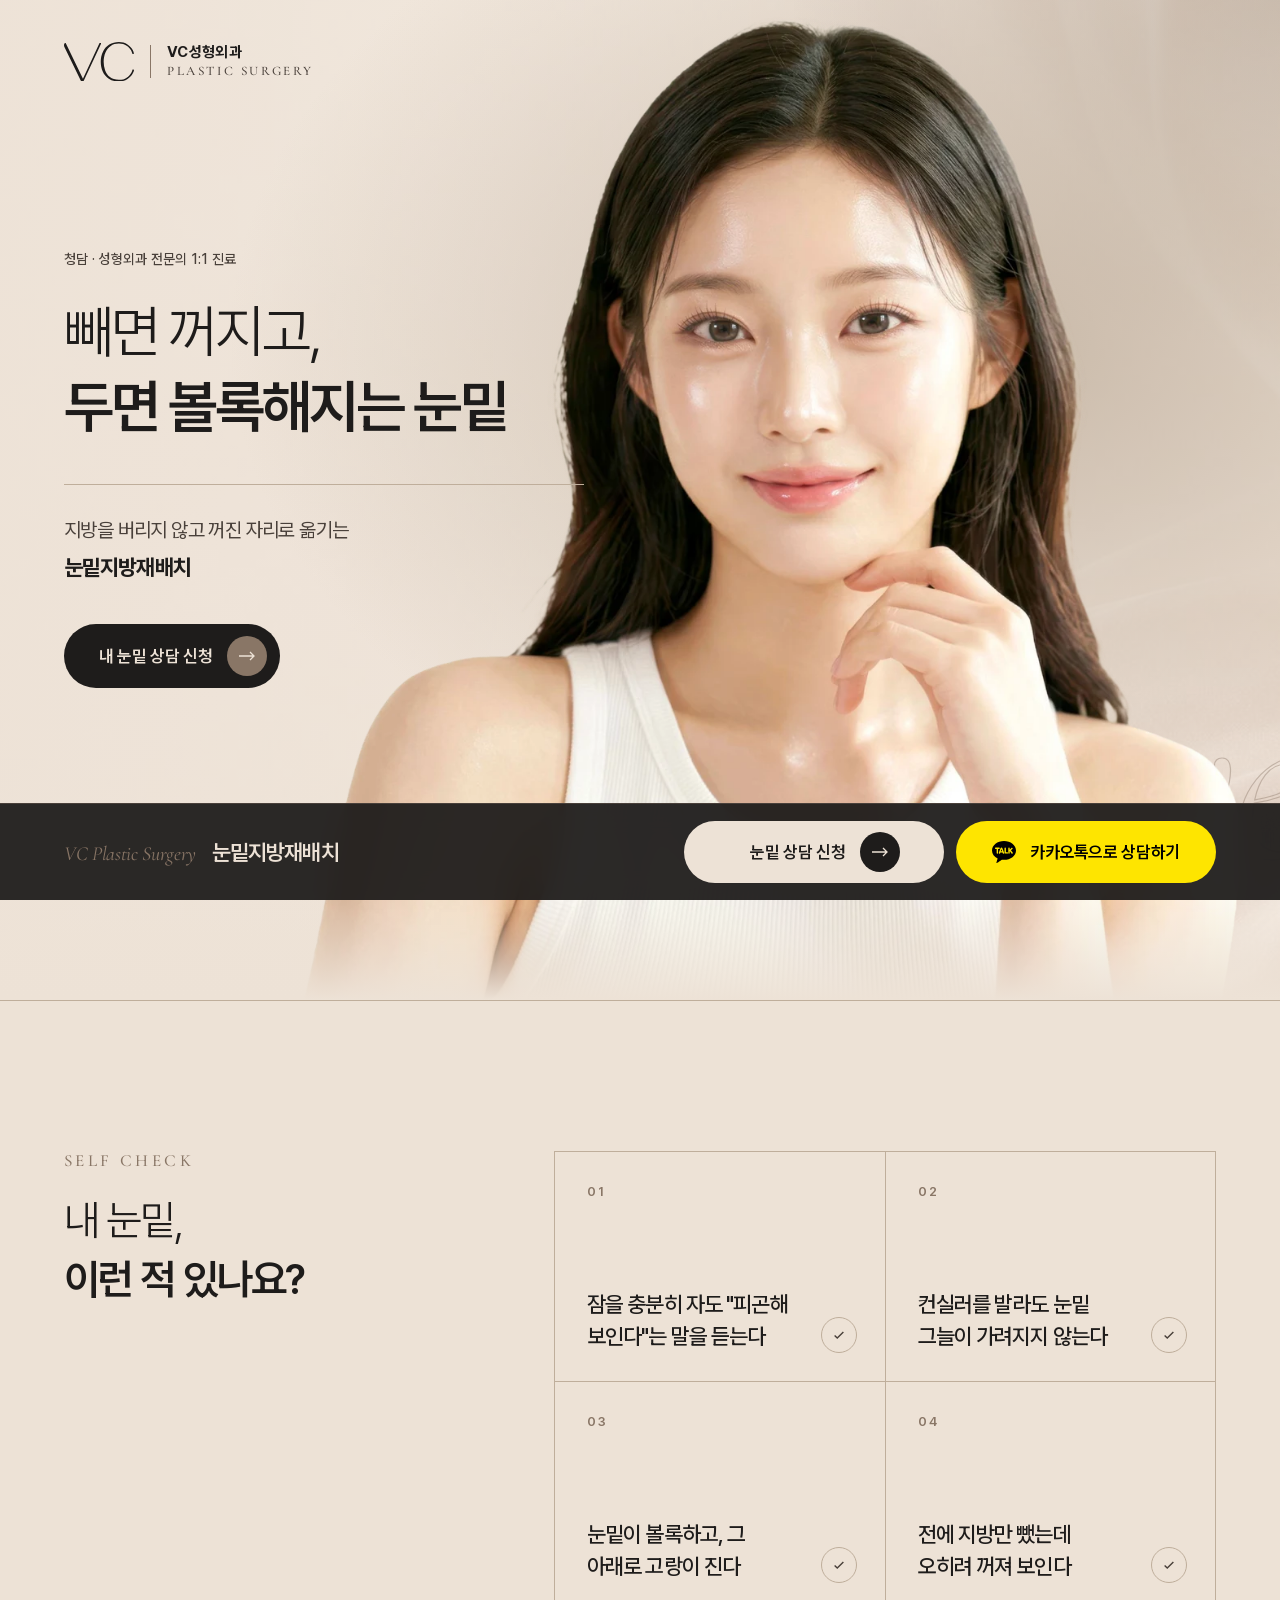
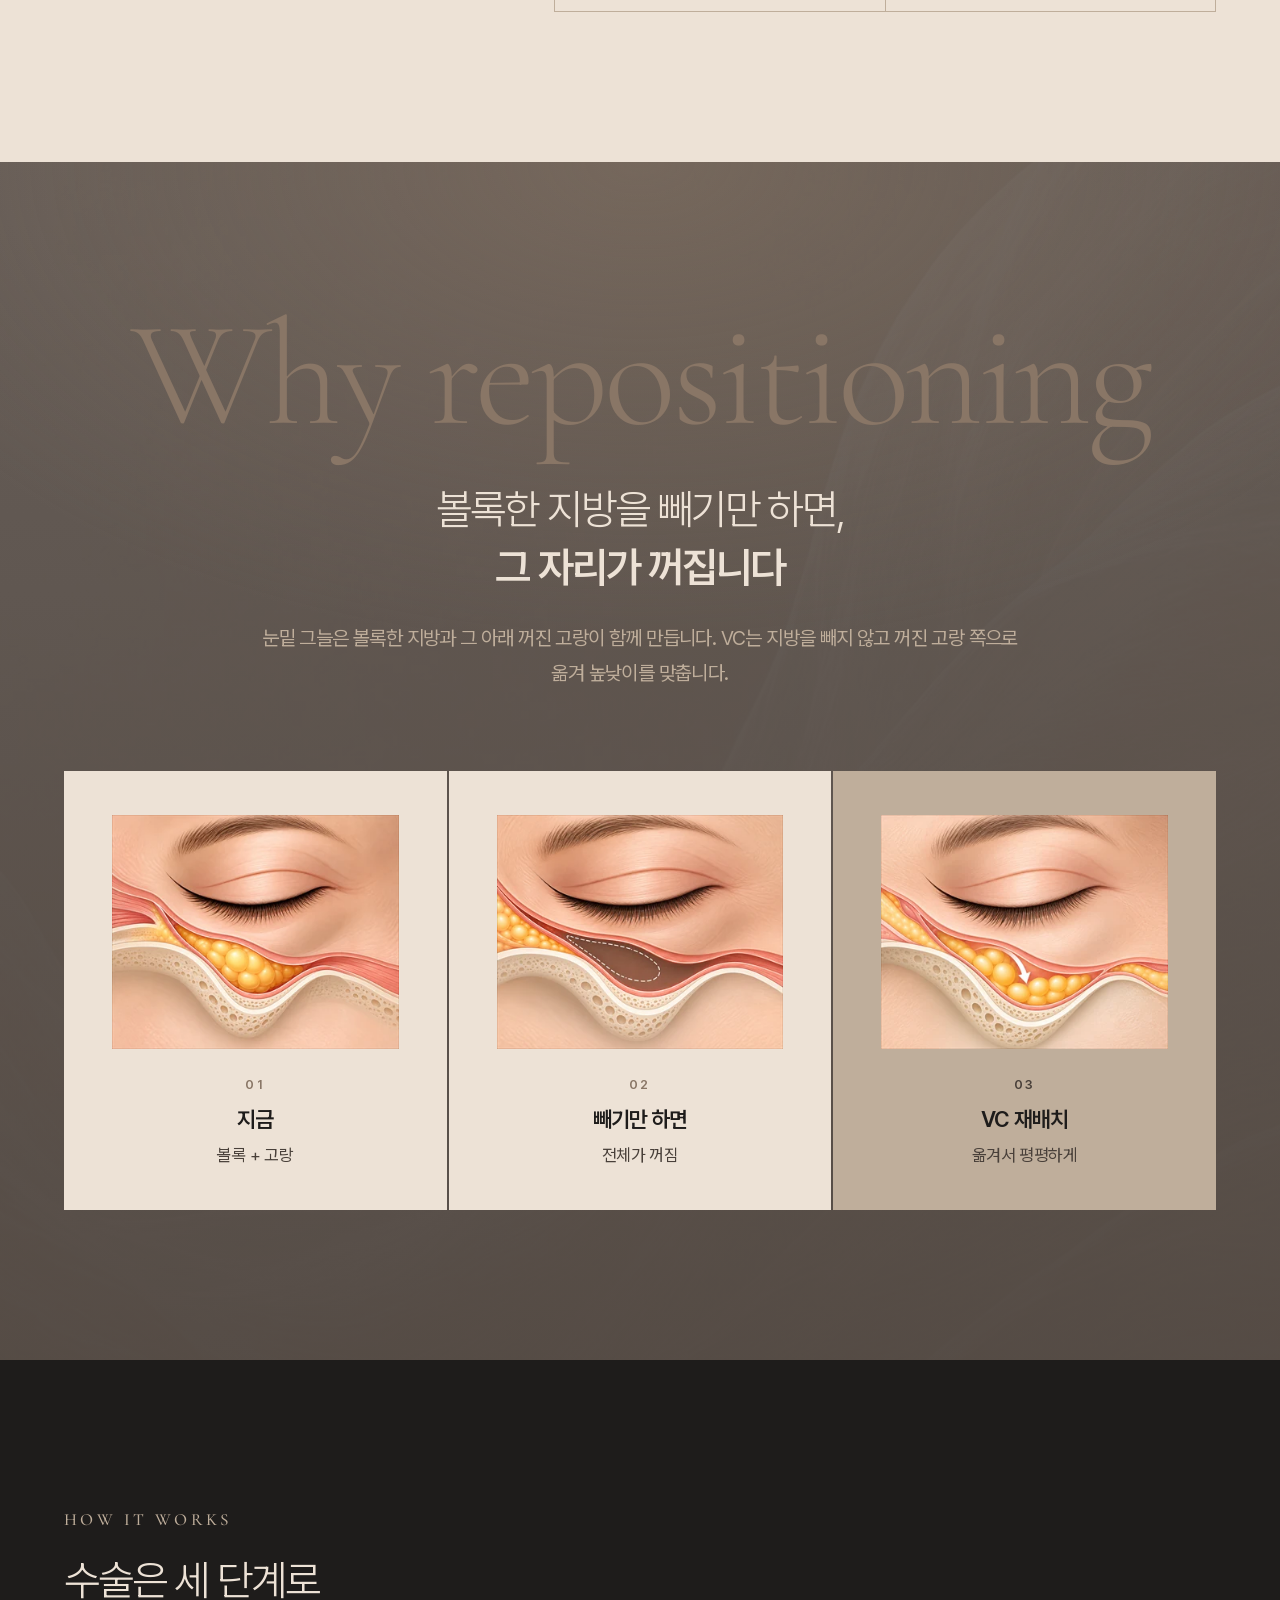
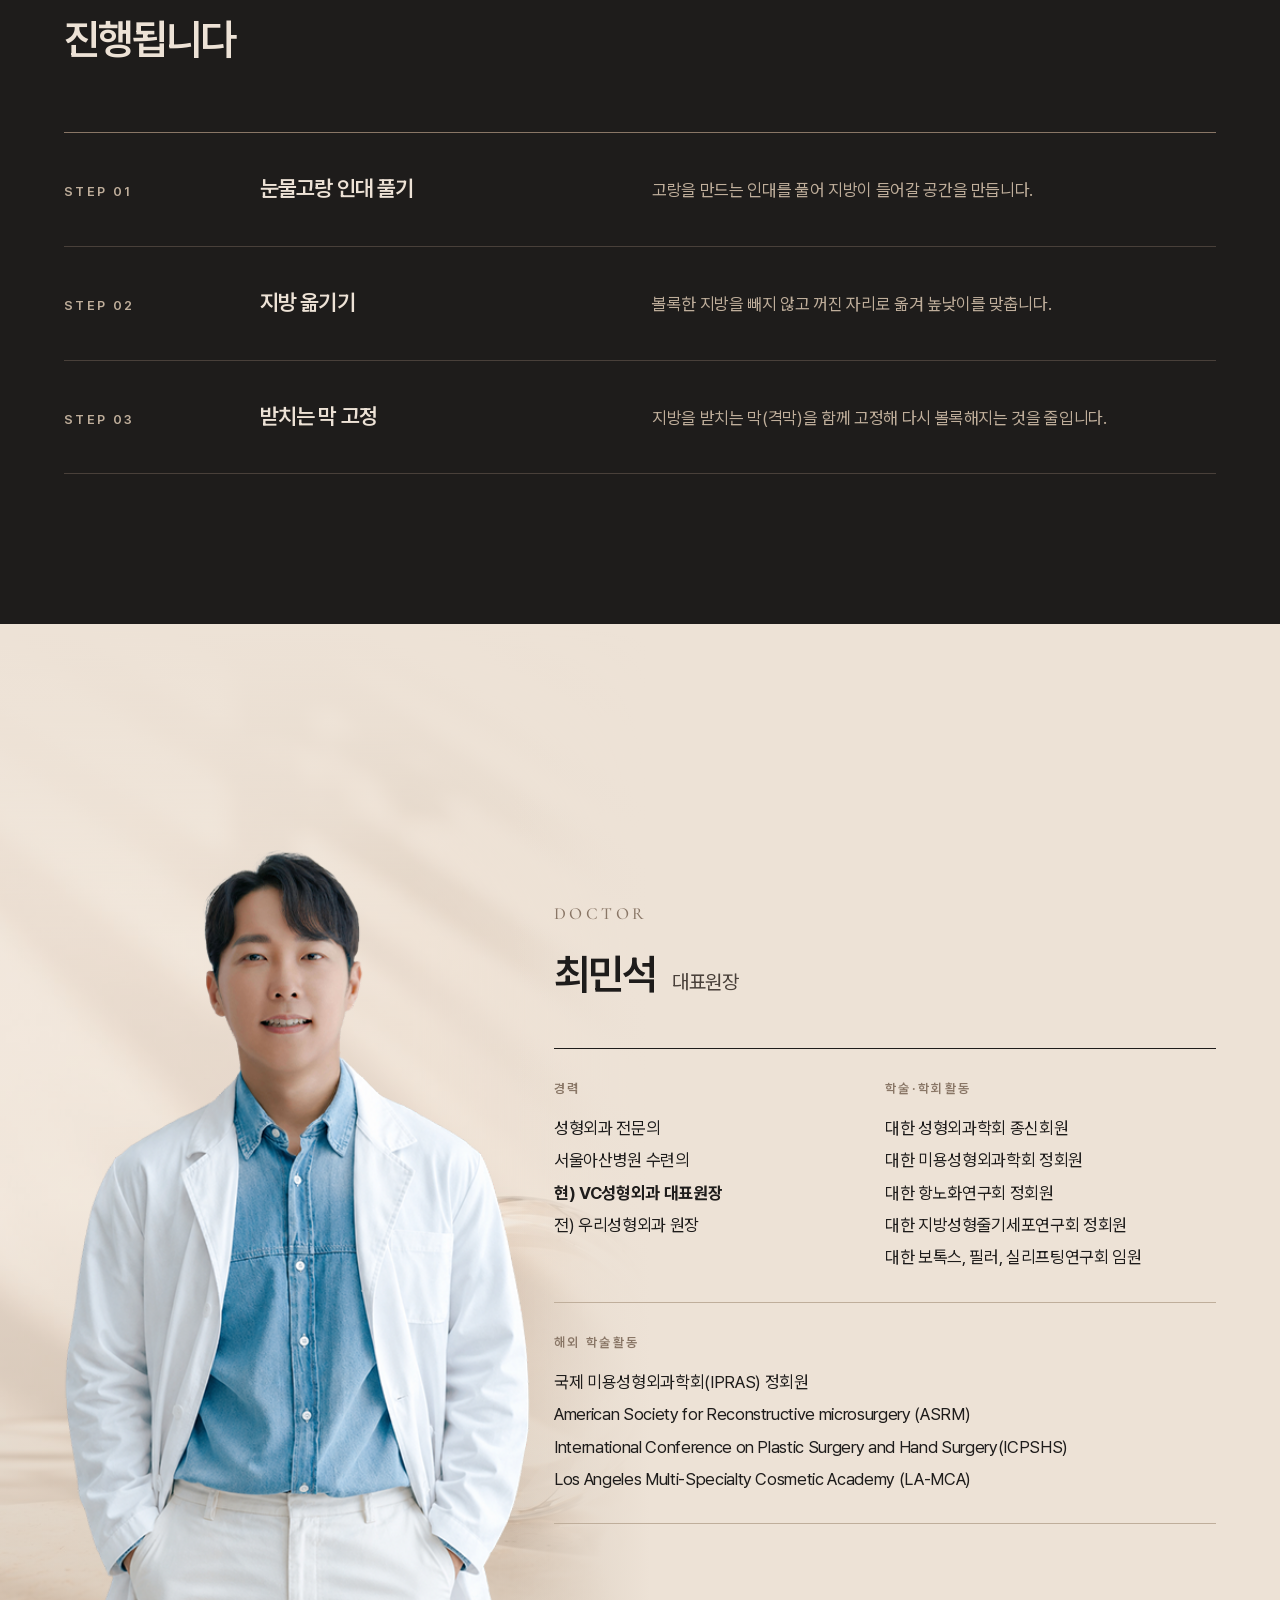
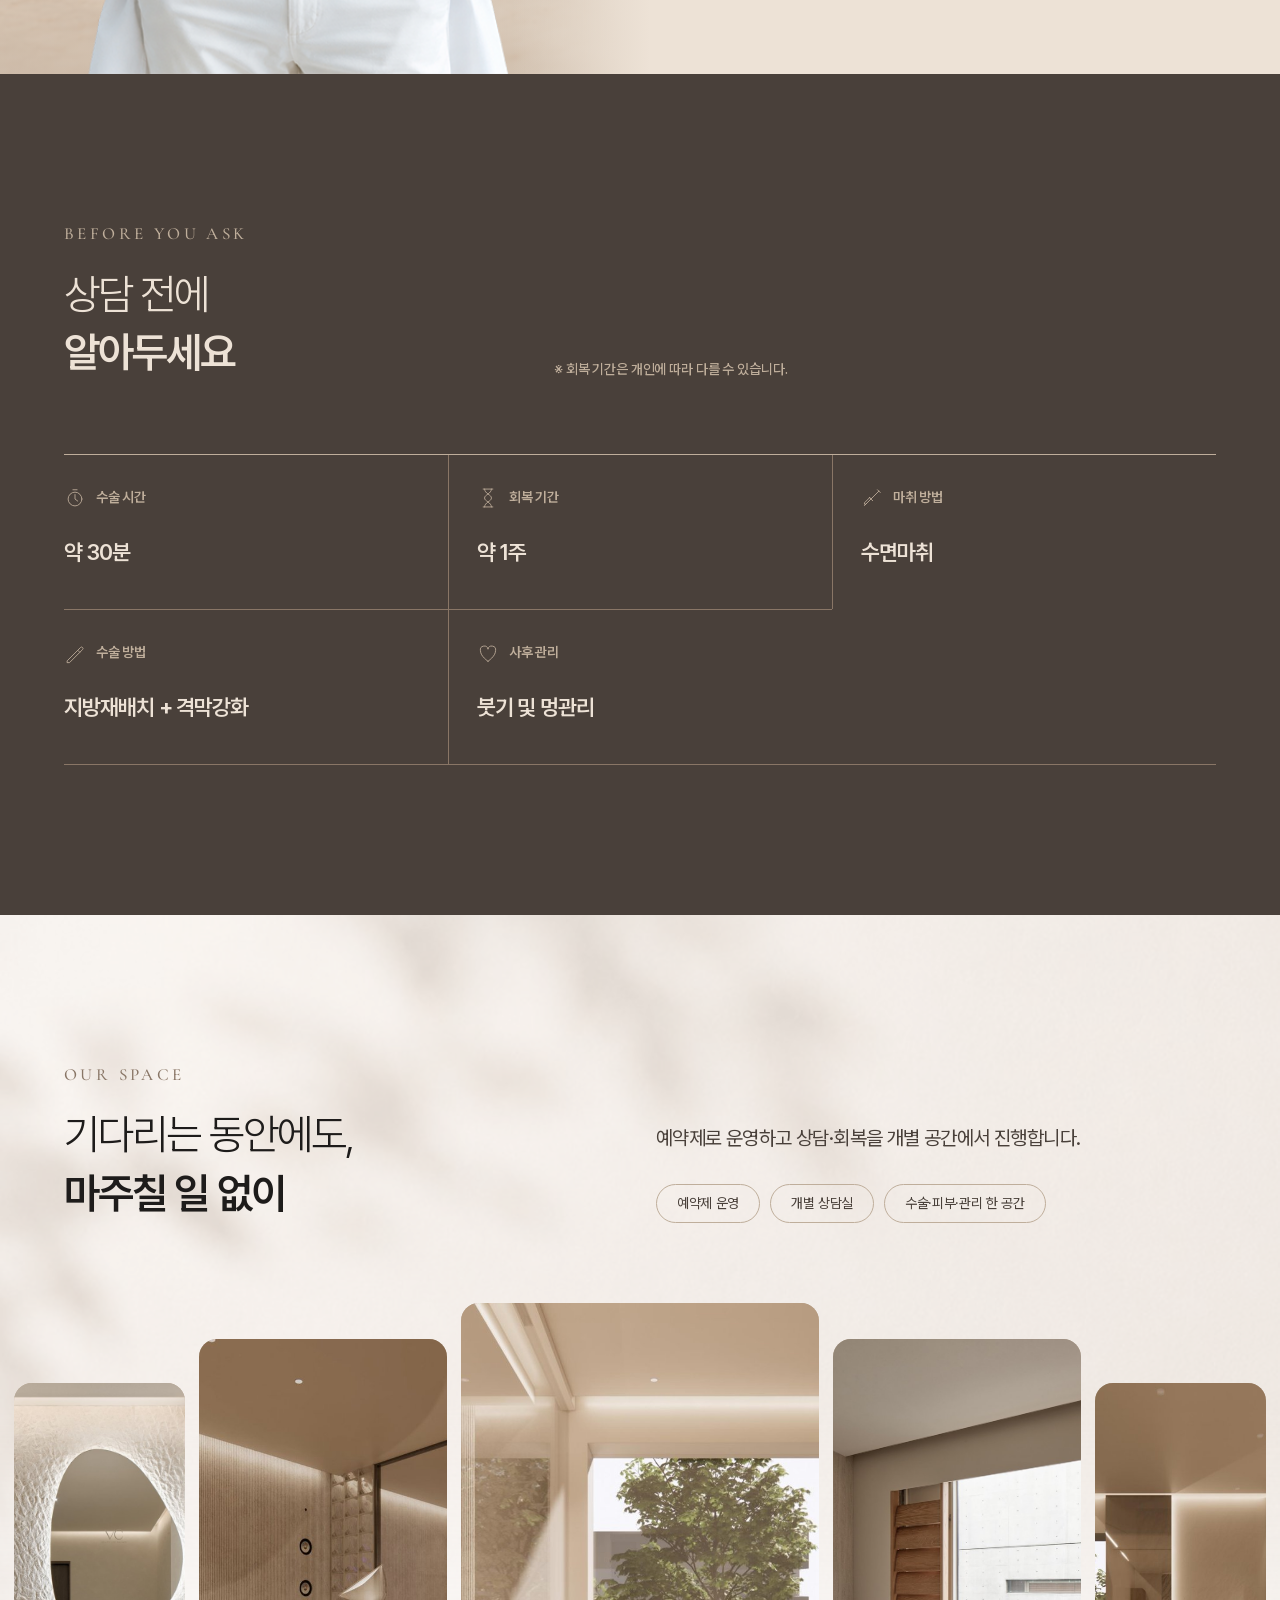
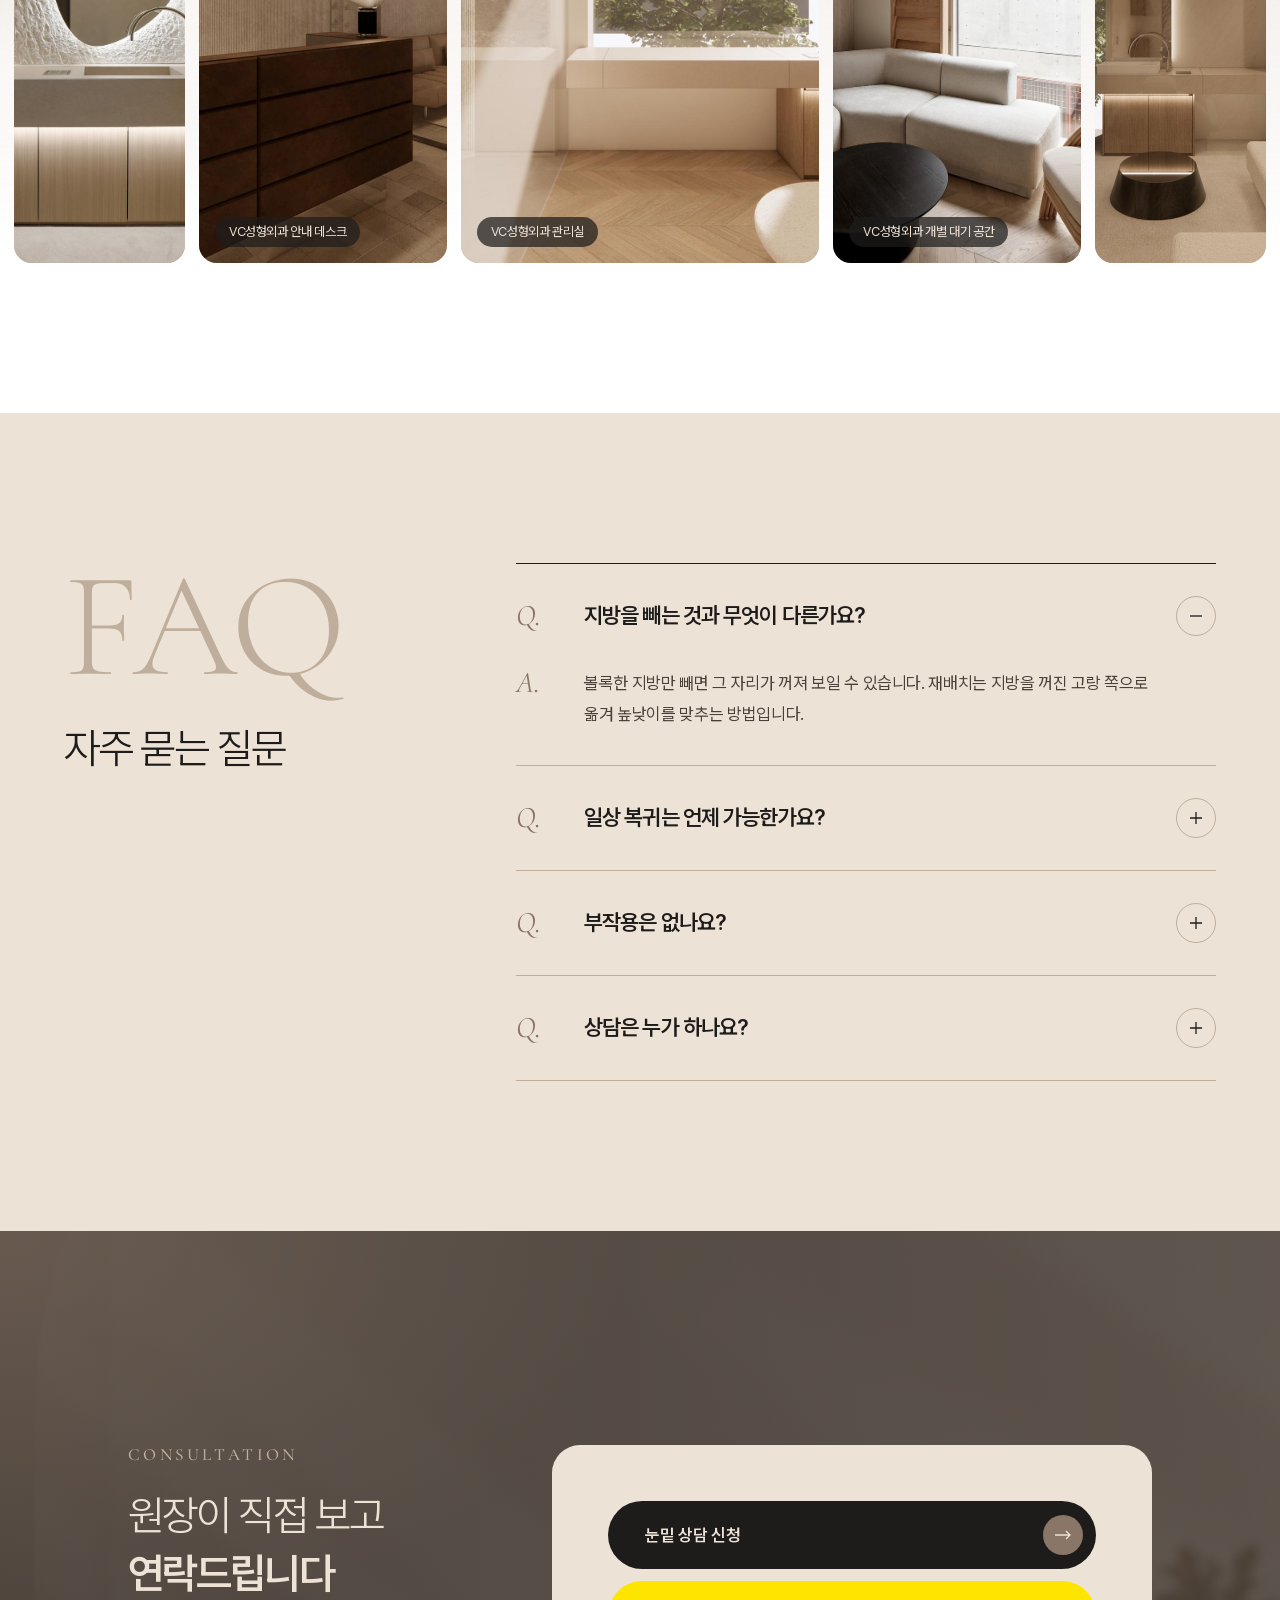
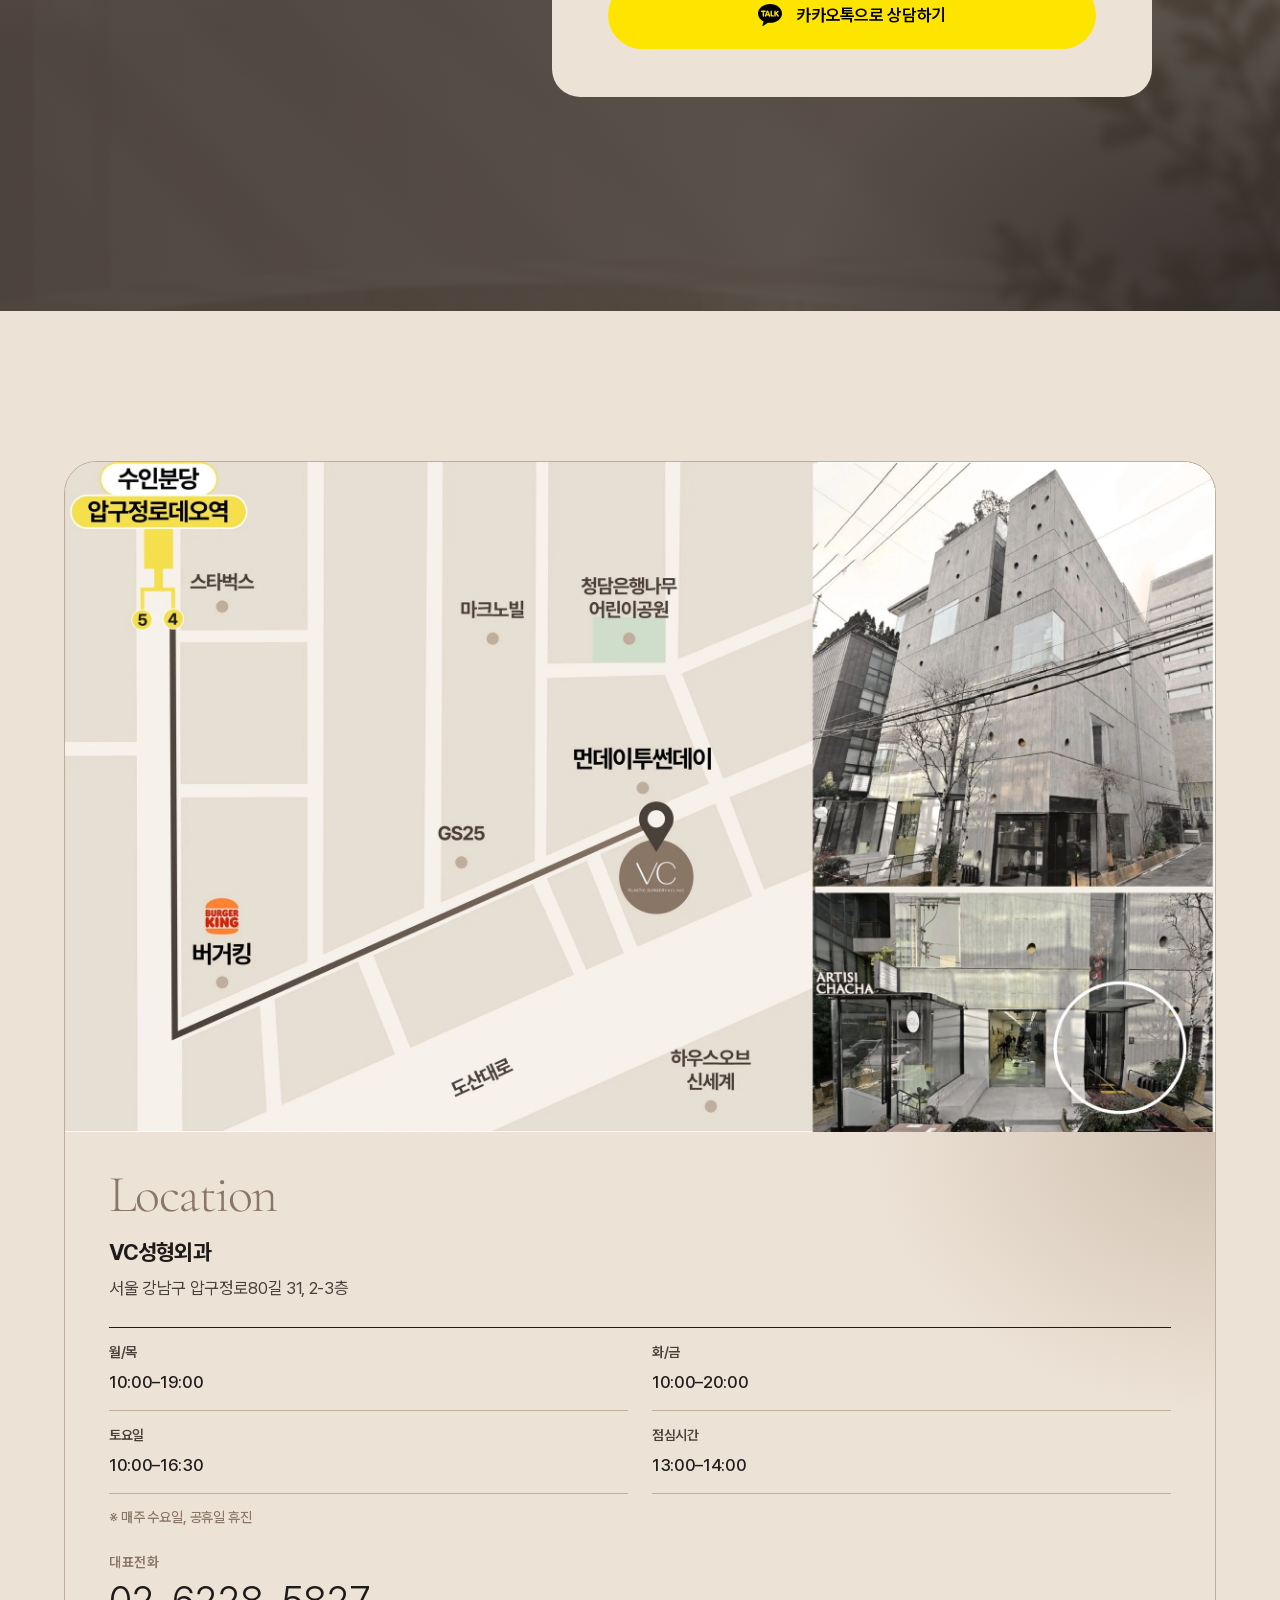
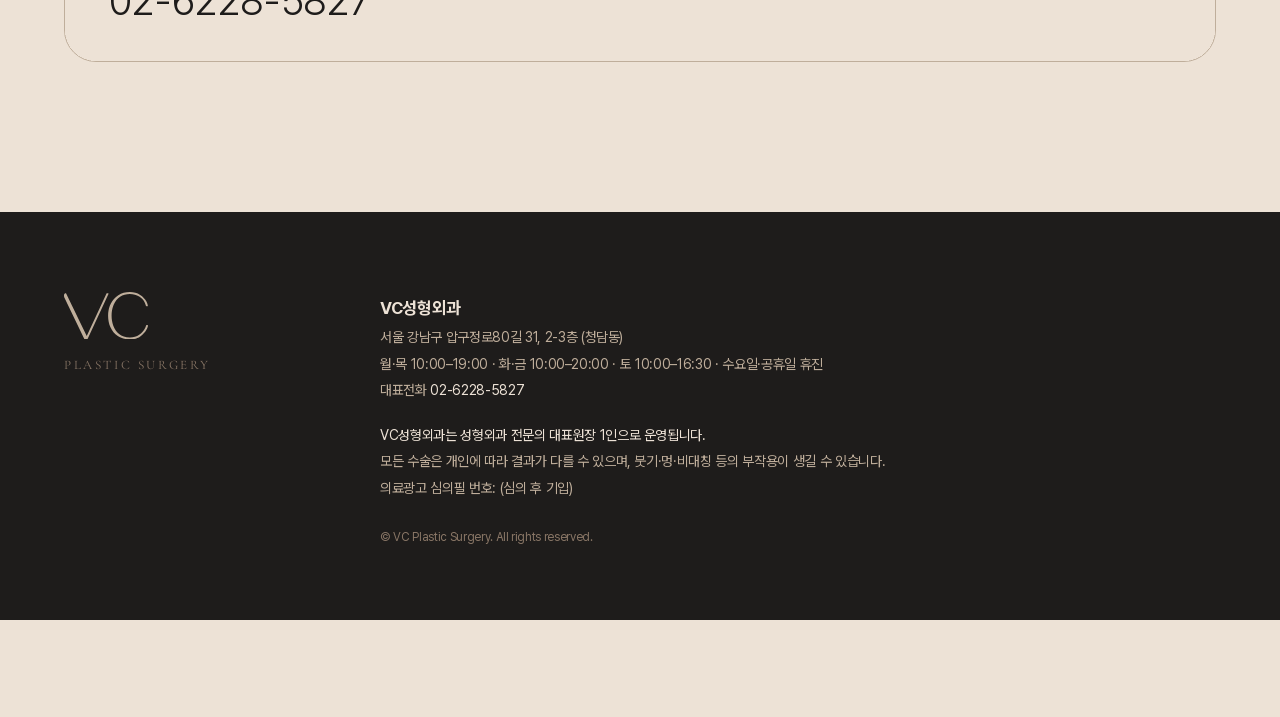
==== eye/index.html @ 8ec16e5f "Add files via upload" ====
<!doctype html>
<html lang="ko">
<head>
<meta charset="utf-8">
<meta name="viewport" content="width=device-width,initial-scale=1,viewport-fit=cover">
<title>VC성형외과 눈밑지방재배치</title>
<meta name="description" content="빼면 꺼지고, 두면 볼록해지는 눈밑. 지방을 버리지 않고 꺼진 자리로 옮기는 눈밑지방재배치 — 청담 · 성형외과 전문의 1:1 진료.">
<meta property="og:type" content="website">
<meta property="og:title" content="VC성형외과 눈밑지방재배치">
<meta property="og:description" content="빼면 꺼지고, 두면 볼록해지는 눈밑. 지방을 버리지 않고 꺼진 자리로 옮기는 눈밑지방재배치 — 청담 · 성형외과 전문의 1:1 진료.">
<meta name="theme-color" content="#EDE2D6">
<link rel="icon" href="../assets/img/favicon.svg" type="image/svg+xml">
<link rel="preload" href="../assets/fonts/PretendardVariable-subset.woff2" as="font" type="font/woff2" crossorigin>
<link rel="stylesheet" href="../assets/css/landing.css">
</head>
<body>
<div class="lf" data-proc="eye">

<section class="hero h-eye" id="eye-top" data-anchor="top">
<img decoding="async" class="bgi" src="../assets/img/bg-hero-veil.jpg" alt="" aria-hidden="true">
<div class="hero-glow" aria-hidden="true"></div>
<p class="hero-wm deco" aria-hidden="true">Under-eye</p>
<div class="hero-media">
<img decoding="async" class="hero-img" src="../assets/img/hero-eye.webp" alt="눈밑이 매끈한 여성 모델 사진">
<div class="hero-fade" aria-hidden="true"></div>
</div>
<div class="in">
<div class="top"><a class="logo" href="#eye-top"><svg class="vcm" viewBox="0 0 246.95 139.24" role="img" aria-label="VC"><g fill="currentColor"><path d="M130.55,4.26c-.35-.54-.94-.87-1.59-.87h-2.28c-.73,0-1.4.43-1.71,1.09l-58.13,125.22L6.28,4.45c-.31-.65-.98-1.06-1.7-1.06-.93,0-2.64.37-3.7,2.82-.58,1.35-.88,2.99-.88,4.87,0,2.01.34,3.79,1.02,5.31l58.35,120.77c.31.65.98,1.06,1.7,1.06h6.85c.73,0,1.4-.43,1.71-1.09L130.67,6.06c.27-.59.23-1.26-.12-1.81Z"></path><path d="M245.06,96.93h-1.97c-.89,0-1.67.64-1.85,1.52-.45,2.28-.88,4.44-4.3,10.61-3.34,6.02-8.69,11.69-15.93,16.87-7.14,5.11-16.33,7.7-27.32,7.7-13.17,0-23.85-3.31-31.76-9.84-7.98-6.59-13.69-14.81-16.98-24.42-3.34-9.74-5.03-19.75-5.03-29.74,0-12.15,2.17-23.19,6.45-32.83,4.24-9.57,10.46-17.24,18.49-22.82,7.99-5.55,17.69-8.36,28.82-8.36s19.1,2.39,27.39,7.75c7.05,4.55,12.52,10.35,15.83,16.77,1.74,3.38,3.26,7.9,3.86,10.6.19.86.96,1.48,1.84,1.48h1.97c1.04,0,1.88-.84,1.88-1.88,0-3.11-2.78-9.54-4.53-12.86-3.92-7.42-10.08-13.94-17.83-18.85-9.41-5.96-18.79-8.62-30.41-8.62-12.93,0-24.36,3.09-33.96,9.18-9.6,6.08-17.1,14.53-22.29,25.1-5.17,10.51-7.79,22.41-7.79,35.35,0,12.18,2.34,23.68,6.97,34.17,4.66,10.59,11.89,19.23,21.49,25.7,9.61,6.48,21.58,9.76,35.58,9.76,12.19,0,22.45-2.92,30.5-8.68,7.95-5.69,13.91-12,17.71-18.74,3.72-6.6,5.04-10.01,5.04-13.01,0-1.04-.84-1.88-1.88-1.88Z"></path></g></svg><span class="logo-t"><span class="logo-k">VC성형외과</span><span class="logo-e">PLASTIC SURGERY</span></span></a></div>
<div class="hero-tx">
<p class="hero-pre">청담 · 성형외과 전문의 1:1 진료</p>
<h1 class="h1">빼면 꺼지고, <span class="t2">두면 볼록해지는 눈밑</span></h1>
<p class="hero-sub"><span class="r-sub">지방을 버리지 않고 꺼진 자리로 옮기는</span><b class="hs-n">눈밑지방재배치</b></p>
<div class="cta"><a class="btn b-ink" href="https://vcps.kr/contact">내 눈밑 상담 신청<span class="arw" aria-hidden="true"><svg viewBox="0 0 16 10" fill="none" stroke="currentColor" stroke-width="1.3"><path d="M0 5h15M11 1l4 4-4 4"></path></svg></span></a></div>
</div>
</div>
</section>



<section class="sec rule" id="eye-check" data-anchor="check">
<div class="in g12">
<div class="c-l"><p class="r-label">Self check</p><h2 class="r-h2">내 눈밑, <span class="t2">이런 적 있나요?</span></h2></div>
<div class="c-r">
<div class="chks" role="group" aria-label="자가 체크">

<button type="button" class="chk" aria-pressed="false">
<span class="r-num">01</span>
<span class="chk-t r-card">잠을 충분히 자도 &quot;피곤해 보인다&quot;는 말을 듣는다</span>
<span class="chk-i" aria-hidden="true"><svg viewBox="0 0 16 16" fill="none" stroke="#49403A" stroke-width="1.6"><path d="M3 8.5l3 3 7-7"></path></svg></span>
</button>

<button type="button" class="chk" aria-pressed="false">
<span class="r-num">02</span>
<span class="chk-t r-card">컨실러를 발라도 눈밑 그늘이 가려지지 않는다</span>
<span class="chk-i" aria-hidden="true"><svg viewBox="0 0 16 16" fill="none" stroke="#49403A" stroke-width="1.6"><path d="M3 8.5l3 3 7-7"></path></svg></span>
</button>

<button type="button" class="chk" aria-pressed="false">
<span class="r-num">03</span>
<span class="chk-t r-card">눈밑이 볼록하고, 그 아래로 고랑이 진다</span>
<span class="chk-i" aria-hidden="true"><svg viewBox="0 0 16 16" fill="none" stroke="#49403A" stroke-width="1.6"><path d="M3 8.5l3 3 7-7"></path></svg></span>
</button>

<button type="button" class="chk" aria-pressed="false">
<span class="r-num">04</span>
<span class="chk-t r-card">전에 지방만 뺐는데 오히려 꺼져 보인다</span>
<span class="chk-i" aria-hidden="true"><svg viewBox="0 0 16 16" fill="none" stroke="#49403A" stroke-width="1.6"><path d="M3 8.5l3 3 7-7"></path></svg></span>
</button>

</div>
<div data-if="checkCta" hidden class="chk-cta"><a class="btn b-ink" href="https://vcps.kr/contact">내 눈밑 상담 신청<span class="arw" aria-hidden="true"><svg viewBox="0 0 16 10" fill="none" stroke="currentColor" stroke-width="1.3"><path d="M0 5h15M11 1l4 4-4 4"></path></svg></span></a></div>
</div>
</div>
</section>

<section class="why-s on-dk ctr" id="eye-principle" data-anchor="principle">
<img loading="lazy" decoding="async" class="bgi" src="../assets/img/bg-why-silk.jpg" alt="" aria-hidden="true">
<div class="in">
<p class="giant deco">Why repositioning</p>
<h2 class="r-h2">볼록한 지방을 빼기만 하면, <span class="t2">그 자리가 꺼집니다</span></h2>
<p class="r-sub">눈밑 그늘은 볼록한 지방과 그 아래 꺼진 고랑이 함께 만듭니다. VC는 지방을 빼지 않고 꺼진 고랑 쪽으로 옮겨 높낮이를 맞춥니다.</p>
<div class="why">
<div class="wy"><img loading="lazy" decoding="async" class="wy-img" src="../assets/img/eye-diagram-01.webp" alt="설명 그림 01 지금 — 볼록한 눈밑 지방과 그 아래 꺼진 고랑" width="356" height="290"><div class="wy-tx"><span class="r-num">01</span><p class="r-card">지금</p><p class="r-body">볼록 + 고랑</p></div></div>
<div class="wy"><img loading="lazy" decoding="async" class="wy-img" src="../assets/img/eye-diagram-02.webp" alt="설명 그림 02 빼기만 하면 — 지방을 뺀 자리가 꺼진 모습" width="356" height="290"><div class="wy-tx"><span class="r-num">02</span><p class="r-card">빼기만 하면</p><p class="r-body">전체가 꺼짐</p></div></div>
<div class="wy on"><img loading="lazy" decoding="async" class="wy-img" src="../assets/img/eye-diagram-03.webp" alt="설명 그림 03 VC 재배치 — 지방을 꺼진 고랑 쪽으로 옮겨 평평하게" width="356" height="290"><div class="wy-tx"><span class="r-num">03</span><p class="r-card">VC 재배치</p><p class="r-body">옮겨서 평평하게</p></div></div>
</div>
</div>
</section>

<section class="sec bg-ink on-dk" id="eye-steps" data-anchor="steps">
<div class="in g12">
<div class="c-l"><p class="r-label">How it works</p><h2 class="r-h2">수술은 세 단계로 <span class="t2">진행됩니다</span></h2></div>
</div>
<div class="in">
<ol class="steps">

<li class="stp"><p class="stp-no r-num">STEP 01</p><h3 class="stp-t r-card">눈물고랑 인대 풀기</h3><p class="stp-d r-body">고랑을 만드는 인대를 풀어 지방이 들어갈 공간을 만듭니다.</p></li>

<li class="stp"><p class="stp-no r-num">STEP 02</p><h3 class="stp-t r-card">지방 옮기기</h3><p class="stp-d r-body">볼록한 지방을 빼지 않고 꺼진 자리로 옮겨 높낮이를 맞춥니다.</p></li>

<li class="stp"><p class="stp-no r-num">STEP 03</p><h3 class="stp-t r-card">받치는 막 고정</h3><p class="stp-d r-body">지방을 받치는 막(격막)을 함께 고정해 다시 볼록해지는 것을 줄입니다.</p></li>

</ol>
</div>
</section>

<section class="doc" id="eye-doctor" data-anchor="doctor">
<img loading="lazy" decoding="async" class="bgi" src="../assets/img/bg-doctor-wall.jpg" alt="" aria-hidden="true">
<div class="in g12">
<div class="doc-ph"><img loading="lazy" decoding="async" src="../assets/img/doctor.png" alt="최민석 대표원장"></div>
<div class="doc-tx">
<p class="r-label">Doctor</p>
<h2 class="doc-name"><span class="doc-nm">최민석</span><span class="r-sub">대표원장</span></h2>
<div class="cvg">

<div class="cvb">
<h3 class="cv-h r-num">경력</h3>
<ul class="cv">
<li><span class="">성형외과 전문의</span></li><li><span class="">서울아산병원 수련의</span></li><li><span class="cv-b">현) VC성형외과 대표원장</span></li><li><span class="">전) 우리성형외과 원장</span></li>
</ul>
</div>

<div class="cvb">
<h3 class="cv-h r-num">학술·학회활동</h3>
<ul class="cv">
<li><span class="">대한 성형외과학회 종신회원</span></li><li><span class="">대한 미용성형외과학회 정회원</span></li><li><span class="">대한 항노화연구회 정회원</span></li><li><span class="">대한 지방성형줄기세포연구회 정회원</span></li><li><span class="">대한 보톡스, 필러, 실리프팅연구회 임원</span></li>
</ul>
</div>

<div class="cvb cvb-w">
<h3 class="cv-h r-num">해외 학술활동</h3>
<ul class="cv">
<li><span class="">국제 미용성형외과학회(IPRAS) 정회원</span></li><li><span class="">American Society for Reconstructive microsurgery (ASRM)</span></li><li><span class="">International Conference on Plastic Surgery and Hand Surgery(ICPSHS)</span></li><li><span class="">Los Angeles Multi-Specialty Cosmetic Academy (LA-MCA)</span></li>
</ul>
</div>

</div>
</div>
</div>
</section>

<section class="sec info-s on-dk" id="eye-info" data-anchor="info">
<div class="in g12">
<div class="c-l"><p class="r-label">Before you ask</p><h2 class="r-h2">상담 전에 <span class="t2">알아두세요</span></h2></div>
<div class="c-r" style="align-self: end"><p class="r-cau">※ 회복 기간은 개인에 따라 다를 수 있습니다.</p></div>
</div>
<div class="in">
<div class="spec">
<div class="sp-c"><p class="sp-k"><svg viewBox="0 0 64 64" fill="none" stroke="#BFAE9B" stroke-width="2.5" stroke-linecap="round" aria-hidden="true"><circle cx="32" cy="35" r="20"></circle><path d="M32 22v13l8 6M26 8h12"></path></svg>수술 시간</p><p class="sp-v">약 30분</p></div>
<div class="sp-c"><p class="sp-k"><svg viewBox="0 0 64 64" fill="none" stroke="#BFAE9B" stroke-width="2.5" stroke-linecap="round" aria-hidden="true"><path d="M18 6h28M18 58h28M22 6c0 14 20 16 20 26S22 44 22 58M42 6c0 14-20 16-20 26s20 12 20 26"></path></svg>회복 기간</p><p class="sp-v">약 1주</p></div>
<div class="sp-c"><p class="sp-k"><svg viewBox="0 0 64 64" fill="none" stroke="#BFAE9B" stroke-width="2.5" stroke-linecap="round" aria-hidden="true"><path d="M48 8l8 8M52 12L28 36M24 30l10 10M30 34L14 50l-4 0 0-4 16-16M10 54l6-6"></path></svg>마취 방법</p><p class="sp-v">수면마취</p></div>
<div class="sp-c"><p class="sp-k"><svg viewBox="0 0 64 64" fill="none" stroke="#BFAE9B" stroke-width="2.5" stroke-linecap="round" aria-hidden="true"><path d="M10 54L40 24l6 6-30 30H10z"></path><path d="M40 24l8-8a4 4 0 0 1 6 6l-8 8"></path></svg>수술 방법</p><p class="sp-v">지방재배치 + 격막강화</p></div>
<div class="sp-c"><p class="sp-k"><svg viewBox="0 0 64 64" fill="none" stroke="#BFAE9B" stroke-width="2.5" stroke-linecap="round" aria-hidden="true"><path d="M32 56S10 42 10 25a11 11 0 0 1 22-4 11 11 0 0 1 22 4c0 17-22 31-22 31z"></path></svg>사후 관리</p><p class="sp-v">붓기 및 멍관리</p></div>
</div>
</div>
</section>

<section class="sp-s" id="eye-space" data-anchor="space">
<img loading="lazy" decoding="async" class="bgi sp-bg" src="../assets/img/bg-space-leaf.jpg" alt="" aria-hidden="true">
<div class="in hrow">
<div><p class="r-label">Our space</p><h2 class="r-h2">기다리는 동안에도, <span class="t2">마주칠 일 없이</span></h2></div>
<div>
<p class="r-sub">예약제로 운영하고 상담·회복을 개별 공간에서 진행합니다.</p>
<ul class="sp-list"><li>예약제 운영</li><li>개별 상담실</li><li>수술·피부·관리 한 공간</li></ul>
</div>
</div>
<div class="strip">
<figure><img loading="lazy" decoding="async" src="../assets/img/space-interior-1.jpg" alt="VC성형외과 내부 공간"></figure>
<figure><img loading="lazy" decoding="async" src="../assets/img/space-desk.jpg" alt="VC성형외과 안내 데스크"><figcaption>VC성형외과 안내 데스크</figcaption></figure>
<figure><img loading="lazy" decoding="async" src="../assets/img/space-care-room.jpg" alt="VC성형외과 관리실"><figcaption>VC성형외과 관리실</figcaption></figure>
<figure><img loading="lazy" decoding="async" src="../assets/img/space-waiting.jpg" alt="VC성형외과 개별 대기 공간"><figcaption>VC성형외과 개별 대기 공간</figcaption></figure>
<figure><img loading="lazy" decoding="async" src="../assets/img/space-interior-2.jpg" alt="VC성형외과 내부 공간"></figure>
</div>
</section>



<section class="sec" id="eye-faq" data-anchor="faq">
<div class="in faq-g">
<div><p class="faq-d deco" aria-hidden="true">FAQ</p><h2 class="r-h2">자주 묻는 질문</h2></div>
<div class="faqs">

<div class="fqi">
<h3 style="margin: 0; font-size: inherit"><button type="button" class="fq" aria-expanded="true" aria-controls="eye-faq-0"><span class="qa" aria-hidden="true">Q.</span><span class="r-card">지방을 빼는 것과 무엇이 다른가요?</span><span class="pm" aria-hidden="true">
<svg data-if="f.open:0" viewBox="0 0 16 16" fill="none" stroke="#1E1C1B" stroke-width="1.3"><path d="M2 8h12"></path></svg>
<svg data-if="f.closed:0" hidden viewBox="0 0 16 16" fill="none" stroke="#1E1C1B" stroke-width="1.3"><path d="M2 8h12M8 2v12"></path></svg>
</span></button></h3>
<div data-if="f.open:0" class="fa" id="eye-faq-0"><span class="qa" aria-hidden="true">A.</span><p class="r-body">볼록한 지방만 빼면 그 자리가 꺼져 보일 수 있습니다. 재배치는 지방을 꺼진 고랑 쪽으로 옮겨 높낮이를 맞추는 방법입니다.</p></div>
</div>

<div class="fqi">
<h3 style="margin: 0; font-size: inherit"><button type="button" class="fq" aria-expanded="false" aria-controls="eye-faq-1"><span class="qa" aria-hidden="true">Q.</span><span class="r-card">일상 복귀는 언제 가능한가요?</span><span class="pm" aria-hidden="true">
<svg data-if="f.open:1" hidden viewBox="0 0 16 16" fill="none" stroke="#1E1C1B" stroke-width="1.3"><path d="M2 8h12"></path></svg>
<svg data-if="f.closed:1" viewBox="0 0 16 16" fill="none" stroke="#1E1C1B" stroke-width="1.3"><path d="M2 8h12M8 2v12"></path></svg>
</span></button></h3>
<div data-if="f.open:1" hidden class="fa" id="eye-faq-1"><span class="qa" aria-hidden="true">A.</span><p class="r-body">회복 기간은 보통 1주 안팎이며 개인에 따라 다릅니다. 중요한 일정이 있다면 상담 때 날짜를 알려주세요.</p></div>
</div>

<div class="fqi">
<h3 style="margin: 0; font-size: inherit"><button type="button" class="fq" aria-expanded="false" aria-controls="eye-faq-2"><span class="qa" aria-hidden="true">Q.</span><span class="r-card">부작용은 없나요?</span><span class="pm" aria-hidden="true">
<svg data-if="f.open:2" hidden viewBox="0 0 16 16" fill="none" stroke="#1E1C1B" stroke-width="1.3"><path d="M2 8h12"></path></svg>
<svg data-if="f.closed:2" viewBox="0 0 16 16" fill="none" stroke="#1E1C1B" stroke-width="1.3"><path d="M2 8h12M8 2v12"></path></svg>
</span></button></h3>
<div data-if="f.open:2" hidden class="fa" id="eye-faq-2"><span class="qa" aria-hidden="true">A.</span><p class="r-body">붓기와 멍이 생길 수 있고, 드물게 비대칭 등이 나타날 수 있습니다. 상담 때 원장이 직접 자세히 안내드립니다.</p></div>
</div>

<div class="fqi">
<h3 style="margin: 0; font-size: inherit"><button type="button" class="fq" aria-expanded="false" aria-controls="eye-faq-3"><span class="qa" aria-hidden="true">Q.</span><span class="r-card">상담은 누가 하나요?</span><span class="pm" aria-hidden="true">
<svg data-if="f.open:3" hidden viewBox="0 0 16 16" fill="none" stroke="#1E1C1B" stroke-width="1.3"><path d="M2 8h12"></path></svg>
<svg data-if="f.closed:3" viewBox="0 0 16 16" fill="none" stroke="#1E1C1B" stroke-width="1.3"><path d="M2 8h12M8 2v12"></path></svg>
</span></button></h3>
<div data-if="f.open:3" hidden class="fa" id="eye-faq-3"><span class="qa" aria-hidden="true">A.</span><p class="r-body">성형외과 전문의 대표원장이 상담부터 수술, 경과 확인까지 직접 진행합니다.</p></div>
</div>

</div>
</div>
</section>

<section class="form-s" id="eye-consult" data-anchor="consult">
<img loading="lazy" decoding="async" class="bgi" src="../assets/img/bg-consult-arch.jpg" alt="" aria-hidden="true">
<div class="in">
<div class="fcard on-dk">
<div class="fcard-g">
<div>
<p class="r-label">Consultation</p>
<h2 class="r-h2">원장이 직접 보고 <span class="t2">연락드립니다</span></h2>
</div>
<div class="fpanel">
<div class="form form-links">
<a class="btn b-ink submit" href="https://vcps.kr/contact">눈밑 상담 신청<span class="arw" aria-hidden="true"><svg viewBox="0 0 16 10" fill="none" stroke="currentColor" stroke-width="1.3"><path d="M0 5h15M11 1l4 4-4 4"></path></svg></span></a>
<a class="btn b-kakao f-kakao" href="https://pf.kakao.com/_YVGfX" target="_blank" rel="noopener noreferrer"><svg class="kk" viewBox="0 0 208 191.94" aria-hidden="true"><g fill="#000000"><polygon points="76.01 89.49 87.99 89.49 87.99 89.49 82 72.47 76.01 89.49"></polygon><path d="M104,0C46.56,0,0,36.71,0,82c0,29.28,19.47,55,48.75,69.48-1.59,5.49-10.24,35.34-10.58,37.69,0,0-.21,1.76.93,2.43a3.14,3.14,0,0,0,2.48.15c3.28-.46,38-24.81,44-29A131.56,131.56,0,0,0,104,164c57.44,0,104-36.71,104-82S161.44,0,104,0ZM52.53,69.27c-.13,11.6.1,23.8-.09,35.22-.06,3.65-2.16,4.74-5,5.78a1.88,1.88,0,0,1-1,.07c-3.25-.64-5.84-1.8-5.92-5.84-.23-11.41.07-23.63-.09-35.23-2.75-.11-6.67.11-9.22,0-3.54-.23-6-2.48-5.85-5.83s1.94-5.76,5.91-5.82c9.38-.14,21-.14,30.38,0,4,.06,5.78,2.48,5.9,5.82s-2.3,5.6-5.83,5.83C59.2,69.38,55.29,69.16,52.53,69.27Zm50.4,40.45a9.24,9.24,0,0,1-3.82.83c-2.5,0-4.41-1-5-2.65l-3-7.78H72.85l-3,7.78c-.58,1.63-2.49,2.65-5,2.65a9.16,9.16,0,0,1-3.81-.83c-1.66-.76-3.25-2.86-1.43-8.52L74,63.42a9,9,0,0,1,8-5.92,9.07,9.07,0,0,1,8,5.93l14.34,37.76C106.17,106.86,104.58,109,102.93,109.72Zm30.32,0H114a5.64,5.64,0,0,1-5.75-5.5V63.5a6.13,6.13,0,0,1,12.25,0V98.75h12.75a5.51,5.51,0,1,1,0,11Zm47-4.52A6,6,0,0,1,169.49,108L155.42,89.37l-2.08,2.08v13.09a6,6,0,0,1-12,0v-41a6,6,0,0,1,12,0V76.4l16.74-16.74a4.64,4.64,0,0,1,3.33-1.34,6.08,6.08,0,0,1,5.9,5.58A4.7,4.7,0,0,1,178,67.55L164.3,81.22l14.77,19.57A6,6,0,0,1,180.22,105.23Z"></path></g></svg>카카오톡으로 상담하기</a>
</div>
</div>
</div>
</div>
</div>
</section>

<section class="loc-s" id="eye-location" data-anchor="location">
<div class="in">
<div class="loc-g">
<div class="map"><img loading="lazy" decoding="async" src="../assets/img/map.webp" alt="VC성형외과 위치 지도 — 압구정로데오역 4번 출구에서 도보, 서울 강남구 압구정로80길 31"></div>
<div class="loc-tx">
<p class="loc-d deco" aria-hidden="true">Location</p>
<h2 class="loc-nm">VC성형외과</h2>
<p class="addr r-body">서울 강남구 압구정로80길 31, 2-3층</p>
<dl class="hrs">
<div class="hr"><dt class="hr-l">월/목</dt><dd>10:00–19:00</dd></div>
<div class="hr"><dt class="hr-l">화/금</dt><dd>10:00–20:00</dd></div>
<div class="hr"><dt class="hr-l">토요일</dt><dd>10:00–16:30</dd></div>
<div class="hr"><dt class="hr-l">점심시간</dt><dd>13:00–14:00</dd></div>
</dl>
<p class="closed r-cau">※ 매주 수요일, 공휴일 휴진</p>
<div class="telw"><p class="tel-l">대표전화</p><a class="tel" href="tel:02-6228-5827">02-6228-5827</a></div>
</div>
</div>
</div>
</section>

<footer class="foot">
<div class="in foot-g">
<div><svg class="vcm" viewBox="0 0 246.95 139.24" role="img" aria-label="VC"><g fill="currentColor"><path d="M130.55,4.26c-.35-.54-.94-.87-1.59-.87h-2.28c-.73,0-1.4.43-1.71,1.09l-58.13,125.22L6.28,4.45c-.31-.65-.98-1.06-1.7-1.06-.93,0-2.64.37-3.7,2.82-.58,1.35-.88,2.99-.88,4.87,0,2.01.34,3.79,1.02,5.31l58.35,120.77c.31.65.98,1.06,1.7,1.06h6.85c.73,0,1.4-.43,1.71-1.09L130.67,6.06c.27-.59.23-1.26-.12-1.81Z"></path><path d="M245.06,96.93h-1.97c-.89,0-1.67.64-1.85,1.52-.45,2.28-.88,4.44-4.3,10.61-3.34,6.02-8.69,11.69-15.93,16.87-7.14,5.11-16.33,7.7-27.32,7.7-13.17,0-23.85-3.31-31.76-9.84-7.98-6.59-13.69-14.81-16.98-24.42-3.34-9.74-5.03-19.75-5.03-29.74,0-12.15,2.17-23.19,6.45-32.83,4.24-9.57,10.46-17.24,18.49-22.82,7.99-5.55,17.69-8.36,28.82-8.36s19.1,2.39,27.39,7.75c7.05,4.55,12.52,10.35,15.83,16.77,1.74,3.38,3.26,7.9,3.86,10.6.19.86.96,1.48,1.84,1.48h1.97c1.04,0,1.88-.84,1.88-1.88,0-3.11-2.78-9.54-4.53-12.86-3.92-7.42-10.08-13.94-17.83-18.85-9.41-5.96-18.79-8.62-30.41-8.62-12.93,0-24.36,3.09-33.96,9.18-9.6,6.08-17.1,14.53-22.29,25.1-5.17,10.51-7.79,22.41-7.79,35.35,0,12.18,2.34,23.68,6.97,34.17,4.66,10.59,11.89,19.23,21.49,25.7,9.61,6.48,21.58,9.76,35.58,9.76,12.19,0,22.45-2.92,30.5-8.68,7.95-5.69,13.91-12,17.71-18.74,3.72-6.6,5.04-10.01,5.04-13.01,0-1.04-.84-1.88-1.88-1.88Z"></path></g></svg><p class="foot-e">PLASTIC SURGERY</p></div>
<div>
<p><b class="foot-nm">VC성형외과</b><br>서울 강남구 압구정로80길 31, 2-3층 (청담동)<br>월·목 10:00–19:00 · 화·금 10:00–20:00 · 토 10:00–16:30 · 수요일·공휴일 휴진<br>대표전화 <a href="tel:02-6228-5827">02-6228-5827</a></p>
<p style="margin-top: 18px"><span class="foot-one">VC성형외과는 성형외과 전문의 대표원장 1인으로 운영됩니다.</span><br>모든 수술은 개인에 따라 결과가 다를 수 있으며, 붓기·멍·비대칭 등의 부작용이 생길 수 있습니다.<br>의료광고 심의필 번호: (심의 후 기입)</p>
<p class="copy">© VC Plastic Surgery. All rights reserved.</p>
</div>
</div>
</footer>

<div class="bar">
<div class="in bar-in">
<p class="bar-nm"><span class="bar-e">VC Plastic Surgery</span><span class="bar-k">눈밑지방재배치</span></p>
<a class="btn b-cr" href="https://vcps.kr/contact">눈밑 상담 신청<span class="arw" aria-hidden="true"><svg viewBox="0 0 16 10" fill="none" stroke="currentColor" stroke-width="1.3"><path d="M0 5h15M11 1l4 4-4 4"></path></svg></span></a>
<a class="btn b-kakao" href="https://pf.kakao.com/_YVGfX" target="_blank" rel="noopener noreferrer"><svg class="kk" viewBox="0 0 208 191.94" aria-hidden="true"><g fill="#000000"><polygon points="76.01 89.49 87.99 89.49 87.99 89.49 82 72.47 76.01 89.49"></polygon><path d="M104,0C46.56,0,0,36.71,0,82c0,29.28,19.47,55,48.75,69.48-1.59,5.49-10.24,35.34-10.58,37.69,0,0-.21,1.76.93,2.43a3.14,3.14,0,0,0,2.48.15c3.28-.46,38-24.81,44-29A131.56,131.56,0,0,0,104,164c57.44,0,104-36.71,104-82S161.44,0,104,0ZM52.53,69.27c-.13,11.6.1,23.8-.09,35.22-.06,3.65-2.16,4.74-5,5.78a1.88,1.88,0,0,1-1,.07c-3.25-.64-5.84-1.8-5.92-5.84-.23-11.41.07-23.63-.09-35.23-2.75-.11-6.67.11-9.22,0-3.54-.23-6-2.48-5.85-5.83s1.94-5.76,5.91-5.82c9.38-.14,21-.14,30.38,0,4,.06,5.78,2.48,5.9,5.82s-2.3,5.6-5.83,5.83C59.2,69.38,55.29,69.16,52.53,69.27Zm50.4,40.45a9.24,9.24,0,0,1-3.82.83c-2.5,0-4.41-1-5-2.65l-3-7.78H72.85l-3,7.78c-.58,1.63-2.49,2.65-5,2.65a9.16,9.16,0,0,1-3.81-.83c-1.66-.76-3.25-2.86-1.43-8.52L74,63.42a9,9,0,0,1,8-5.92,9.07,9.07,0,0,1,8,5.93l14.34,37.76C106.17,106.86,104.58,109,102.93,109.72Zm30.32,0H114a5.64,5.64,0,0,1-5.75-5.5V63.5a6.13,6.13,0,0,1,12.25,0V98.75h12.75a5.51,5.51,0,1,1,0,11Zm47-4.52A6,6,0,0,1,169.49,108L155.42,89.37l-2.08,2.08v13.09a6,6,0,0,1-12,0v-41a6,6,0,0,1,12,0V76.4l16.74-16.74a4.64,4.64,0,0,1,3.33-1.34,6.08,6.08,0,0,1,5.9,5.58A4.7,4.7,0,0,1,178,67.55L164.3,81.22l14.77,19.57A6,6,0,0,1,180.22,105.23Z"></path></g></svg><span class="k-l">카카오톡으로 상담하기</span><span class="k-s">카카오톡 상담</span></a>
</div>
</div>

</div>
<script src="../assets/js/landing.js"></script>
</body>
</html>
---- assets/css/landing.css ----
/* VC성형외과 시술 랜딩 — 확정 시안(디자인 캔버스 LandingFinal)에서 생성. 색상: #1E1C1B #49403A #897666 #BFAE9B #EDE2D6 (+ 카카오 공식 #FEE500) */
@font-face{font-family:'Pretendard';font-weight:45 920;font-style:normal;font-display:swap;src:url(../fonts/PretendardVariable-subset.woff2) format('woff2-variations'),url(../fonts/PretendardVariable-subset.woff2) format('woff2')}
@font-face{font-family:'Cormorant Garamond';font-style:normal;font-weight:300;font-display:swap;src:url(../fonts/cormorant-garamond-latin-300-normal.woff2) format('woff2')}
@font-face{font-family:'Cormorant Garamond';font-style:normal;font-weight:400;font-display:swap;src:url(../fonts/cormorant-garamond-latin-400-normal.woff2) format('woff2')}
@font-face{font-family:'Cormorant Garamond';font-style:normal;font-weight:500;font-display:swap;src:url(../fonts/cormorant-garamond-latin-500-normal.woff2) format('woff2')}
@font-face{font-family:'Cormorant Garamond';font-style:italic;font-weight:300;font-display:swap;src:url(../fonts/cormorant-garamond-latin-300-italic.woff2) format('woff2')}
@font-face{font-family:'Cormorant Garamond';font-style:italic;font-weight:400;font-display:swap;src:url(../fonts/cormorant-garamond-latin-400-italic.woff2) format('woff2')}
html{-webkit-text-size-adjust:100%}
[hidden]{display:none!important}
@media (prefers-reduced-motion:no-preference){html{scroll-behavior:smooth}}
.lf .submit[disabled]{opacity:.6;cursor:progress}
.lf .hp{position:absolute!important;left:-9999px!important;width:1px;height:1px;overflow:hidden}


body{margin:0;background:#EDE2D6}
.lf{
--ink:#1E1C1B;--br:#49403A;--tp:#897666;--sd:#BFAE9B;--cr:#EDE2D6;
--kr:'Pretendard',-apple-system,'Apple SD Gothic Neo','Malgun Gothic',sans-serif;
--en:'Cormorant Garamond','Pretendard',serif;
/* type roles — PC */
--hero-fs:68px;--hero-lh:1.3;--hero-ls:-.055em;
--h2-fs:46px;--h2-lh:1.4;--h2-ls:-.045em;
--lb-fs:17px;--lb-ls:.2em;
--sub-fs:20px;--sub-lh:1.75;
--card-fs:22px;--card-lh:1.45;
--body-fs:17px;--body-lh:1.8;
--aux-fs:14px;--aux-lh:1.6;
--cau-fs:14px;--cau-lh:1.7;
--btn-fs:17px;
--form-fs:14px;
--sec-pad:150px;--gut:100px;--deco-fs:150px;
/* line roles: strong = list top rule, hair = dividers & card borders, field = input underline, ring = chip/icon outline, dark = dividers on dark bg */
--ln-strong:1px solid #1E1C1B;--ln-hair:1px solid #BFAE9B;--ln-field:1px solid #897666;--ln-ring:1px solid #BFAE9B;--ln-dark:1px solid #49403A;--ln-dark-strong:1px solid #897666;--ln-onbr:1px solid #897666;--ln-onbr-strong:1px solid #BFAE9B;
container-type:inline-size;position:relative;overflow-x:clip;font-family:var(--kr);color:var(--ink);background:var(--cr);font-size:var(--body-fs);line-height:var(--body-lh);word-break:keep-all;overflow-wrap:break-word;-webkit-font-smoothing:antialiased;letter-spacing:-.02em}
.lf *{box-sizing:border-box}
:where(.lf) :where(p,h1,h2,h3,ul,ol,figure,dl,dd){margin:0}
:where(.lf) :where(ul,ol){padding:0;list-style:none}
.lf a{color:inherit}
.lf .in{position:relative;z-index:2;width:100%;max-width:1560px;margin:0 auto;padding:0 var(--gut)}
.lf .sec{position:relative;overflow:hidden;padding:var(--sec-pad) 0}
.lf .g12{display:grid;grid-template-columns:repeat(12,minmax(0,1fr));column-gap:24px}
.lf .c-l{grid-column:1 / span 5}
.lf .c-r{grid-column:6 / span 7}
.lf .ctr{text-align:center}
.lf .bg-w{background:#FFFFFF}
.lf .bg-ink{background:var(--ink);color:var(--cr)}
.lf .on-dk .steps{border-top:var(--ln-dark-strong)}
.lf .on-dk .stp{border-bottom:var(--ln-dark)}
.lf .bgi{position:absolute;inset:0;width:100%;height:100%;object-fit:cover;z-index:0;pointer-events:none}


.lf .r-label{font-family:var(--en);font-weight:500;font-size:var(--lb-fs);line-height:1.2;letter-spacing:var(--lb-ls);text-transform:uppercase;color:var(--tp)}
.lf .on-dk .r-label{color:var(--sd)}
.lf .r-sub,.lf .r-body,.lf .r-card,.lf .r-cau,.lf .r-aux,.lf .cv li{text-wrap:pretty}
.lf .r-h2{margin-top:20px;font-family:var(--kr);font-weight:300;font-size:var(--h2-fs);line-height:var(--h2-lh);letter-spacing:var(--h2-ls);color:var(--ink);text-wrap:balance}
.lf .t2{display:block;font-weight:600}
.lf .on-dk .r-h2{color:var(--cr)}
.lf .r-sub{font-size:var(--sub-fs);line-height:var(--sub-lh);font-weight:400;letter-spacing:-.03em;color:var(--br)}
.lf .on-dk .r-sub{color:var(--sd)}
.lf .r-card{font-size:var(--card-fs);line-height:var(--card-lh);font-weight:600;letter-spacing:-.04em;color:var(--ink)}
.lf .on-dk .r-card{color:var(--cr)}
.lf .r-body{font-size:var(--body-fs);line-height:var(--body-lh);font-weight:400;color:var(--br)}
.lf .on-dk .r-body{color:var(--sd)}
.lf .r-aux{font-size:var(--aux-fs);line-height:var(--aux-lh);font-weight:400;letter-spacing:-.01em;color:var(--tp)}
.lf .on-dk .r-aux{color:var(--sd)}
.lf .r-cau{font-size:var(--cau-fs);line-height:var(--cau-lh);font-weight:500;letter-spacing:-.01em;color:var(--tp)}
.lf .on-dk .r-cau{color:var(--sd)}
.lf .r-num{font-family:var(--kr);font-size:13px;font-weight:600;letter-spacing:.18em;color:var(--tp)}
.lf .on-dk .r-num{color:var(--sd)}
.lf .deco{font-family:var(--en);font-weight:300;line-height:.9;letter-spacing:-.03em;white-space:nowrap;pointer-events:none;user-select:none}


.lf .btn{display:inline-flex;align-items:center;justify-content:center;gap:14px;min-height:64px;padding:0 12px 0 34px;border:1px solid transparent;border-radius:999px;font-family:var(--kr);font-size:var(--btn-fs);font-weight:600;line-height:1.2;letter-spacing:-.02em;text-decoration:none;cursor:pointer;white-space:nowrap}
.lf .arw{display:inline-flex;align-items:center;justify-content:center;width:40px;height:40px;border-radius:50%;background:var(--tp);color:var(--cr);flex:none}
.lf .arw svg{width:16px;height:10px}
.lf .b-ink{background:var(--ink);color:var(--cr)}.lf .b-ink:hover{background:var(--br)}
.lf .b-cr{background:var(--cr);color:var(--ink)}.lf .b-cr:hover{background:var(--sd)}
.lf .b-cr .arw{background:var(--ink)}
.lf .b-kakao{background:#FEE500;color:#000000;padding:0 32px}.lf .b-kakao:hover{filter:brightness(.96)}
.lf .kk{width:24px;height:24px;flex:none}
.lf .k-s{display:none}
.lf .btn:focus-visible,.lf .chk:focus-visible,.lf .fq:focus-visible,.lf .terms-btn:focus-visible,.lf .tel:focus-visible{outline:3px solid var(--tp);outline-offset:3px}


.lf .hero{position:relative;overflow:hidden;height:1000px;background:var(--cr)}
.lf .hero .bgi{opacity:.55}
.lf .hero-glow{position:absolute;inset:0;z-index:0;background:radial-gradient(1100px 760px at 78% 34%,rgba(191,174,155,.8) 0%,rgba(191,174,155,0) 70%),radial-gradient(700px 500px at 100% 0%,rgba(137,118,102,.35) 0%,rgba(137,118,102,0) 70%),linear-gradient(90deg,rgba(237,226,214,.85) 0%,rgba(237,226,214,.4) 45%,rgba(237,226,214,0) 70%)}
.lf .hero-wm{position:absolute;z-index:1;right:-30px;bottom:110px;font-size:250px;font-style:italic;color:transparent;-webkit-text-stroke:1.2px rgba(137,118,102,.4)}
.lf .hero-media{position:absolute;inset:0;z-index:2}
.lf .hero-img{position:absolute;bottom:0;width:auto;max-width:none}
.lf .h-eye .hero-img{height:100%;left:calc(70cqw - 1060px)}
.lf .h-arm .hero-img{height:114%;bottom:-14%;left:calc(60cqw - 300px)}
.lf .hero-fade{position:absolute;left:0;right:0;bottom:0;height:120px;z-index:3;background:linear-gradient(0deg,var(--cr),rgba(237,226,214,0))}
.lf .hero .in{height:100%;z-index:4}
.lf .top{position:absolute;left:var(--gut);right:var(--gut);top:42px;display:flex;align-items:center}
.lf .logo{display:flex;align-items:center;gap:16px;text-decoration:none;color:var(--ink)}
.lf .vcm{display:block;width:70px;height:auto}
.lf .logo-t{display:flex;flex-direction:column;gap:5px;line-height:1;padding-left:16px;border-left:1px solid var(--tp)}
.lf .logo-k{font-size:15px;font-weight:700;letter-spacing:.02em}
.lf .logo-e{font-family:var(--en);font-size:13px;font-weight:500;letter-spacing:.2em;color:var(--br)}
.lf .hero-tx{position:absolute;left:var(--gut);top:250px;width:min(760px,46cqw)}
.lf .hero-pre{font-size:var(--aux-fs);font-weight:500;letter-spacing:.02em;line-height:1.4;color:var(--br)}
.lf .h1{text-wrap:balance;margin-top:24px;font-family:var(--kr);font-weight:300;font-size:var(--hero-fs);line-height:var(--hero-lh);letter-spacing:var(--hero-ls);color:var(--ink)}
.lf .h1 .t2{font-weight:600}
.lf .hero-sub{margin-top:40px;padding-top:28px;border-top:var(--ln-hair);max-width:520px}
.lf .hs-n{display:block;margin-top:4px;font-size:var(--card-fs);line-height:var(--card-lh);font-weight:700;letter-spacing:-.04em;color:var(--ink)}
.lf .cta{margin-top:40px}


.lf .cases-s{position:relative;z-index:5;margin-top:-64px;border-radius:64px 64px 0 0;background:var(--ink);color:var(--cr);padding:var(--sec-pad) 0}
.lf .cases{display:grid;grid-template-columns:repeat(3,minmax(0,1fr));margin-top:72px;border-top:var(--ln-dark);border-left:var(--ln-dark)}
.lf .cases.c-arm{grid-template-columns:repeat(2,minmax(0,1fr))}
.lf .case{padding:24px;border-right:var(--ln-dark);border-bottom:var(--ln-dark)}
.lf .case .stack{display:grid;gap:4px}
.lf .ph{position:relative;overflow:hidden;background:var(--br)}
.lf .ph img{position:absolute;inset:0;width:100%;height:100%;object-fit:cover}
.lf .ph-in{position:absolute;inset:0;display:flex;align-items:flex-end;padding:14px}
.lf .c-eye .ph{aspect-ratio:26/9}
.lf .c-arm .stack{grid-template-columns:repeat(2,minmax(0,1fr))}
.lf .c-arm .ph{aspect-ratio:3/4}
.lf .case-cap{display:flex;justify-content:space-between;align-items:baseline;gap:8px;flex-wrap:wrap;padding-top:18px}


.lf .rule{border-top:var(--ln-hair)}
.lf .chks{display:grid;grid-template-columns:repeat(2,minmax(0,1fr));border-top:var(--ln-hair);border-left:var(--ln-hair)}
.lf .chk{position:relative;display:flex;flex-direction:column;justify-content:space-between;align-items:flex-start;gap:28px;min-height:230px;padding:32px 32px 28px;background:none;border:0;border-right:var(--ln-hair);border-bottom:var(--ln-hair);font-family:var(--kr);text-align:left;cursor:pointer}
.lf .chk-t{padding-right:56px;font-weight:500}
.lf .chk-i{position:absolute;right:28px;bottom:28px;width:36px;height:36px;border-radius:50%;border:var(--ln-ring);display:flex;align-items:center;justify-content:center}
.lf .chk-i svg{width:14px;height:14px}
.lf .chk[aria-pressed="true"]{background:rgba(191,174,155,.35)}
.lf .chk[aria-pressed="true"] .chk-i{background:var(--ink);border-color:var(--ink)}
.lf .chk[aria-pressed="true"] .chk-t{font-weight:700}
.lf .chk-cta{margin-top:36px}


.lf .why-s{position:relative;overflow:hidden;background:var(--br);color:var(--cr);padding:var(--sec-pad) 0}
.lf .why-s .bgi{opacity:.22;mix-blend-mode:screen}
.lf .why-s::before{content:'';position:absolute;inset:0;z-index:1;background:radial-gradient(1200px 700px at 50% 0%,rgba(137,118,102,.45),rgba(137,118,102,0) 70%),linear-gradient(180deg,rgba(73,64,58,.2),rgba(73,64,58,.65))}
.lf .giant{font-size:var(--deco-fs);line-height:.85;color:var(--tp);text-align:center}
.lf .why-s .r-h2{margin-top:40px}
.lf .why-s .r-sub{max-width:780px;margin:24px auto 0}
.lf .why{display:grid;grid-template-columns:repeat(3,minmax(0,1fr));gap:2px;margin-top:80px}
.lf .wy{background:var(--cr);color:var(--ink);padding:44px 48px 40px;text-align:center}
.lf .wy.on{background:var(--sd)}
.lf .wy-img{display:block;width:100%;max-width:356px;height:auto;aspect-ratio:356/290;margin:0 auto;object-fit:contain}
.lf .wy-tx{margin-top:24px}
.lf .wy-tx .r-num{display:block;margin-bottom:8px}
.lf .wy .r-body{margin-top:4px;color:var(--br)}
.lf .wy .r-card{color:var(--ink)}
.lf .wy .r-num{color:var(--tp)}
.lf .wy.on .r-num{color:var(--br)}


.lf .steps{border-top:var(--ln-strong);margin-top:64px}
.lf .stp{display:grid;grid-template-columns:repeat(12,minmax(0,1fr));column-gap:24px;align-items:baseline;padding:40px 0;border-bottom:var(--ln-hair)}
.lf .stp-no{grid-column:1 / span 2}
.lf .stp-t{grid-column:3 / span 4}
.lf .stp-d{grid-column:7 / span 6}


.lf .doc{position:relative;overflow:hidden;background:var(--cr);padding-top:var(--sec-pad)}
.lf .doc .bgi{opacity:.55;width:52%;object-position:72% 60%;-webkit-mask-image:linear-gradient(90deg,#000 0%,#000 62%,transparent 100%),linear-gradient(0deg,#000 70%,transparent 100%);-webkit-mask-composite:source-in;mask-image:linear-gradient(90deg,#000 0%,#000 62%,transparent 100%),linear-gradient(0deg,#000 70%,transparent 100%);mask-composite:intersect}
.lf .doc::before{content:'';position:absolute;inset:0;z-index:1;background:linear-gradient(180deg,rgba(237,226,214,.75) 0%,rgba(237,226,214,.25) 55%,rgba(191,174,155,.55) 100%)}
.lf .doc::after{content:'';position:absolute;top:0;bottom:0;right:0;left:40%;z-index:1;background:linear-gradient(90deg,rgba(237,226,214,0) 0%,var(--cr) 18%,var(--cr) 100%)}
.lf .doc .g12{align-items:end}
.lf .doc-ph{grid-column:1 / span 5;position:relative;height:900px}
.lf .doc-ph img{position:absolute;left:50%;bottom:0;height:100%;width:auto;max-width:none;aspect-ratio:600/841;transform:translateX(-50%)}
.lf .doc-tx{grid-column:7 / span 6;padding:0 0 var(--sec-pad)}
.lf .doc-name{margin-top:24px;display:flex;align-items:baseline;gap:16px;flex-wrap:wrap}
.lf .doc-nm{font-size:var(--h2-fs);font-weight:600;line-height:1.2;letter-spacing:var(--h2-ls)}
.lf .cvg{margin-top:48px;display:grid;grid-template-columns:repeat(2,minmax(0,1fr));border-top:var(--ln-strong)}
.lf .cvg > div{padding:28px 24px 28px 0;border-bottom:var(--ln-hair)}
.lf .cvb-w{grid-column:1 / -1}
.lf .cv-h{margin-bottom:12px}
.lf .cv li{font-size:var(--body-fs);line-height:1.9;color:var(--ink)}
.lf .cv-b{font-weight:700}


.lf .info-s{background:var(--br);color:var(--cr)}


.lf .spec{display:grid;grid-template-columns:repeat(5,minmax(0,1fr));margin-top:72px;border-top:var(--ln-onbr-strong);border-bottom:var(--ln-onbr)}
.lf .sp-c{padding:32px 28px 40px 0}
.lf .sp-c + .sp-c{padding-left:28px;border-left:var(--ln-onbr)}
.lf .sp-k{display:flex;align-items:center;gap:10px;font-size:var(--aux-fs);line-height:1.4;font-weight:600;color:var(--sd)}
.lf .sp-k svg{width:22px;height:22px;flex:none}
.lf .sp-k svg *{stroke:#BFAE9B}
.lf .sp-v{margin-top:28px;font-size:var(--card-fs);line-height:var(--card-lh);font-weight:600;letter-spacing:-.04em;color:var(--cr);text-wrap:pretty}
.lf .sp-s{position:relative;overflow:hidden;background:#FFFFFF;padding:var(--sec-pad) 0}
.lf .sp-s .sp-bg{opacity:.3;object-position:0% 0%;-webkit-mask-image:linear-gradient(180deg,#000 0%,#000 45%,transparent 85%);mask-image:linear-gradient(180deg,#000 0%,#000 45%,transparent 85%)}
.lf .sp-s .strip{position:relative;z-index:2}
.lf .hrow{display:grid;grid-template-columns:minmax(0,1fr) minmax(0,560px);gap:80px;align-items:end}
.lf .sp-list{margin-top:28px;display:flex;flex-wrap:wrap;gap:10px}
.lf .sp-list li{padding:8px 20px;border:var(--ln-ring);border-radius:999px;font-size:var(--aux-fs);line-height:1.5;color:var(--br)}
.lf .strip{display:grid;grid-template-columns:1fr 1.45fr 2.1fr 1.45fr 1fr;gap:14px;height:560px;margin-top:80px;padding:0 14px}
.lf .strip figure{position:relative;overflow:hidden;border-radius:18px;background:var(--sd)}
.lf .strip figure:nth-child(1),.lf .strip figure:nth-child(5){margin-top:80px}
.lf .strip figure:nth-child(2),.lf .strip figure:nth-child(4){margin-top:36px}
.lf .strip img{position:absolute;inset:0;width:100%;height:100%;object-fit:cover}
.lf .strip figcaption{position:absolute;left:16px;bottom:16px;padding:6px 14px;border-radius:999px;background:rgba(30,28,27,.72);color:var(--cr);font-size:13px;line-height:1.4}


.lf .alt{background:var(--sd);padding:var(--sec-pad) 0}
.lf .alt-g{display:grid;grid-template-columns:minmax(0,1fr) minmax(0,1fr);gap:80px;align-items:center}
.lf .alt .r-body{color:var(--ink)}


.lf .faq-g{display:grid;grid-template-columns:480px minmax(0,1fr);gap:120px;align-items:start}
.lf .faq-d{font-size:var(--deco-fs);line-height:.85;color:var(--sd)}
.lf .faq-g .r-h2{margin-top:28px}
.lf .faqs{border-top:var(--ln-strong)}
.lf .fqi{border-bottom:var(--ln-hair)}
.lf .fq{width:100%;display:grid;grid-template-columns:56px minmax(0,1fr) 40px;align-items:center;gap:12px;min-height:104px;padding:20px 0;background:none;border:0;font-family:var(--kr);text-align:left;cursor:pointer}
.lf .qa{font-family:var(--en);font-style:italic;font-size:30px;line-height:1;color:var(--tp)}
.lf .pm{width:40px;height:40px;border-radius:50%;border:var(--ln-ring);display:flex;align-items:center;justify-content:center}
.lf .pm svg{width:16px;height:16px}
.lf .fa{display:grid;grid-template-columns:56px minmax(0,1fr) 40px;gap:12px;padding:0 0 36px}


.lf .form-s{position:relative;overflow:hidden;background:var(--br);color:var(--cr);padding:var(--sec-pad) 0}
.lf .fcard{position:relative;color:var(--cr);padding:88px}
.lf .form-s > .bgi{opacity:.28}
.lf .form-s::before{content:'';position:absolute;inset:0;z-index:1;background:radial-gradient(900px 600px at 0% 0%,rgba(137,118,102,.45),rgba(137,118,102,0) 70%),radial-gradient(700px 500px at 100% 100%,rgba(30,28,27,.6),rgba(30,28,27,0) 70%),linear-gradient(90deg,rgba(73,64,58,.85),rgba(73,64,58,.55))}
.lf .fcard-g{position:relative;z-index:2;display:grid;grid-template-columns:minmax(0,1fr) 680px;gap:80px;align-items:start}
.lf .fpanel{background:var(--cr);color:var(--ink);border-radius:28px;padding:56px 56px 48px}
.lf .form{display:flex;flex-direction:column;gap:34px}
.lf .lbl{display:block;padding:0;margin-bottom:10px;font-size:var(--form-fs);line-height:1.4;font-weight:600;letter-spacing:.02em;color:var(--br)}
.lf .inp{display:block;width:100%;height:58px;padding:0 2px;background:transparent;border:0;border-bottom:var(--ln-field);border-radius:0;color:var(--ink);font-family:var(--kr);font-size:var(--body-fs);-webkit-appearance:none;appearance:none}
.lf .inp:focus{outline:none;border-bottom-color:var(--ink);box-shadow:0 1px 0 0 var(--ink)}
.lf .inp[aria-invalid="true"]{border-bottom:2px solid var(--ink);background:rgba(191,174,155,.5)}
.lf .fs{border:0;margin:0;padding:0;min-width:0}
.lf .chips{display:flex;flex-wrap:wrap;gap:10px}
.lf .chip{position:relative;display:inline-flex;align-items:center;min-height:50px;padding:0 22px;border:var(--ln-ring);border-radius:999px;color:var(--ink);font-size:var(--aux-fs);font-weight:500;cursor:pointer;user-select:none}
.lf .chip input{position:absolute;opacity:0;width:1px;height:1px;margin:0}
.lf .chip.on{background:var(--ink);border-color:var(--ink);color:var(--cr);font-weight:600}
.lf .chip:focus-within{outline:3px solid var(--tp);outline-offset:2px}
.lf .err{display:flex;align-items:center;gap:8px;margin-top:10px;font-size:var(--cau-fs);font-weight:600;color:var(--ink)}
.lf .err::before{content:'!';flex:none;width:20px;height:20px;border-radius:50%;background:var(--ink);color:var(--cr);font-size:12px;font-weight:800;display:flex;align-items:center;justify-content:center}
.lf .agree-row{display:flex;align-items:center;justify-content:space-between;gap:12px;flex-wrap:wrap;padding:14px 22px;border-radius:16px;background:rgba(191,174,155,.45)}
.lf .agree{display:flex;align-items:center;gap:12px;font-size:var(--aux-fs);font-weight:600;line-height:1.5;cursor:pointer;min-height:44px}
.lf .agree input{flex:none;width:22px;height:22px;margin:0;accent-color:var(--ink)}
.lf .terms-btn{background:none;border:0;padding:0 4px;min-height:44px;font-family:var(--kr);font-size:var(--aux-fs);font-weight:600;color:var(--ink);text-decoration:underline;text-underline-offset:4px;cursor:pointer}
.lf .terms{margin-top:12px;padding:20px 22px;background:var(--ink);color:var(--cr);border-radius:16px;font-size:var(--aux-fs);line-height:1.85;white-space:pre-line}
.lf .submit{width:100%;min-height:68px;justify-content:space-between;padding:0 12px 0 36px}
.lf .f-kakao{width:100%;min-height:68px;margin-top:-22px;justify-content:center}
.lf .status{padding:20px 22px;background:var(--ink);color:var(--cr);border-radius:16px;font-size:var(--aux-fs);line-height:1.7}
.lf .status-h{display:block;font-size:var(--body-fs);font-weight:700;margin-bottom:4px}


.lf .loc-s{background:var(--cr);padding:var(--sec-pad) 0}
.lf .loc-g{display:grid;grid-template-columns:minmax(0,1.9fr) minmax(0,1fr);border-radius:32px;overflow:hidden;border:var(--ln-ring);align-items:stretch}
.lf .map{position:relative;background:var(--cr);display:flex;align-items:center}
.lf .map{align-items:stretch}
.lf .map img{display:block;width:100%;height:100%;min-height:0;aspect-ratio:7349/4280;object-fit:contain}
.lf .loc-tx{padding:40px 44px 36px;background:radial-gradient(500px 400px at 100% 0%,rgba(191,174,155,.6),rgba(191,174,155,0) 70%),var(--cr)}
.lf .loc-d{font-size:52px;color:var(--tp)}
.lf .loc-nm{margin-top:18px;font-size:var(--card-fs);line-height:var(--card-lh);font-weight:700;letter-spacing:-.04em}
.lf .addr{margin-top:4px}
.lf .hrs{margin-top:24px;display:grid;grid-template-columns:repeat(2,minmax(0,1fr));column-gap:24px;border-top:var(--ln-strong)}
.lf .hr{display:flex;flex-direction:column;gap:2px;padding:12px 0;border-bottom:var(--ln-hair)}
.lf .hr-l{font-size:var(--aux-fs);font-weight:600;color:var(--br)}
.lf .hr dd{margin:0;font-size:var(--body-fs);font-weight:500;color:var(--ink)}
.lf .closed{margin-top:12px}
.lf .telw{margin-top:20px}
.lf .tel-l{font-size:var(--form-fs);font-weight:600;letter-spacing:.04em;color:var(--tp)}
.lf .tel{display:inline-block;margin-top:2px;font-family:var(--kr);font-weight:300;font-size:40px;line-height:1.2;letter-spacing:-.02em;color:var(--ink);text-decoration:none}


.lf .foot{background:var(--ink);color:var(--sd);padding:80px 0 72px;font-size:var(--aux-fs);line-height:1.9}
.lf .foot-g{display:grid;grid-template-columns:260px minmax(0,1fr);gap:56px}
.lf .foot .vcm{width:84px;color:var(--sd)}
.lf .foot-e{margin-top:14px;font-family:var(--en);font-size:13px;letter-spacing:.2em;color:var(--tp)}
.lf .foot-nm{color:var(--cr);font-size:var(--body-fs);font-weight:700}
.lf .foot-one{color:var(--cr)}
.lf .foot a{color:var(--cr);text-decoration:none}
.lf .copy{margin-top:24px;font-size:12px;color:var(--tp)}
.lf .bar{position:sticky;bottom:0;z-index:30;background:rgba(30,28,27,.94);backdrop-filter:blur(12px);-webkit-backdrop-filter:blur(12px);border-top:1px solid var(--br)}
.lf .bar-in{display:flex;align-items:center;justify-content:flex-end;gap:12px;min-height:96px;padding-top:14px;padding-bottom:calc(14px + env(safe-area-inset-bottom))}
.lf .bar-nm{margin-right:auto;display:flex;align-items:baseline;gap:16px;color:var(--cr)}
.lf .bar-e{font-family:var(--en);font-style:italic;font-size:20px;color:var(--tp)}
.lf .bar-k{font-size:var(--card-fs);font-weight:600;letter-spacing:-.04em}
.lf .bar .btn{min-height:62px;min-width:260px}


@container (max-width: 1500px){
.lf > *{--gut:64px;--hero-fs:58px;--h2-fs:42px}
.lf .h-eye .hero-img{left:calc(76cqw - 1060px)}
.lf .h-arm .hero-img{left:calc(62cqw - 300px)}
.lf .spec{grid-template-columns:repeat(3,minmax(0,1fr))}
.lf .fcard{padding:64px}
.lf .fcard-g{grid-template-columns:minmax(0,1fr) minmax(0,600px);gap:56px}
.lf .sp-c:nth-child(4){padding-left:0;border-left:0}
.lf .sp-c:nth-child(n+4){border-top:var(--ln-onbr)}
.lf .faq-g{grid-template-columns:380px minmax(0,1fr);gap:72px}
.lf .doc-tx{grid-column:6 / span 7}
.lf .loc-g{grid-template-columns:minmax(0,1fr)}
}
@container (max-width: 1100px){
.lf > *{--gut:40px}
.lf .c-l,.lf .c-r{grid-column:1 / -1}
.lf .c-r{margin-top:40px}
.lf .hero-tx{width:min(520px,52cqw)}
}


@container (max-width: 860px){
.lf > *{--deco-fs:clamp(50px,15.5cqw,62px);--hero-fs:clamp(29px,8.8cqw,38px);--h2-fs:clamp(25px,7.2cqw,31px);--lb-fs:13px;--lb-ls:.16em;--sub-fs:16px;--sub-lh:1.7;--card-fs:18px;--body-fs:15px;--body-lh:1.75;--aux-fs:13px;--cau-fs:12.5px;--btn-fs:16px;--form-fs:13px;--sec-pad:72px;--gut:20px}
.lf .g12{display:block}
.lf .btn{min-height:56px;padding:0 10px 0 24px}
.lf .arw{width:36px;height:36px}
.lf .r-h2{margin-top:12px}

.lf .hero{height:auto;display:flex;flex-direction:column}
.lf .hero .bgi{opacity:.45}
.lf .hero-glow{background:radial-gradient(420px 380px at 60% 30%,rgba(191,174,155,.85) 0%,rgba(191,174,155,0) 72%),linear-gradient(180deg,rgba(237,226,214,0) 0%,rgba(237,226,214,0) 50%,var(--cr) 66%)}
.lf .hero-wm{right:-14px;bottom:auto;top:84px;font-size:104px;-webkit-text-stroke:1px rgba(137,118,102,.5)}
.lf .hero-media{position:relative;inset:auto;height:460px;overflow:hidden}
.lf .h-eye .hero-img{height:460px;left:calc(50% - 424px)}
.lf .h-arm .hero-img{height:560px;bottom:-100px;left:calc(50% - 240px)}
.lf .hero-fade{height:150px}
.lf .hero .in{display:contents}
.lf .top{left:20px;right:20px;top:20px;z-index:5}
.lf .vcm{width:44px}
.lf .logo-t{display:none}
.lf .hero-tx{position:relative;left:auto;top:auto;width:auto;z-index:4;margin-top:-24px;padding:0 20px 56px}
.lf .h1{margin-top:12px}
.lf .hero-sub{margin-top:24px;padding-top:20px;max-width:none}
.lf .cta{margin-top:28px}
.lf .cta .btn{width:100%;justify-content:space-between}

.lf .cases-s{margin-top:0;border-radius:32px 32px 0 0}
.lf .cases-s .c-r{margin-top:16px}
.lf .cases,.lf .cases.c-arm{display:flex;overflow-x:auto;scroll-snap-type:x mandatory;gap:10px;margin:32px -20px 0;padding:0 20px 4px;border:0}
.lf .case{flex:0 0 86%;scroll-snap-align:center;padding:12px;border:var(--ln-dark)}
.lf .case-cap{padding-top:12px}

.lf .chks{grid-template-columns:minmax(0,1fr)}
.lf .chk{min-height:0;gap:8px;padding:18px 60px 18px 16px}
.lf .chk-t{padding-right:0}
.lf .chk-i{right:16px;top:50%;bottom:auto;transform:translateY(-50%);width:30px;height:30px}
.lf .chk-cta .btn{width:100%;justify-content:space-between}

.lf .giant{white-space:normal}
.lf .why-s .r-h2{margin-top:24px}
.lf .why-s .r-sub{margin-top:16px}
.lf .why{grid-template-columns:minmax(0,1fr);gap:2px;margin-top:36px}
.lf .wy{display:grid;grid-template-columns:minmax(0,1fr);gap:0;padding:16px 16px 22px;text-align:left}
.lf .wy-img{max-width:none}
.lf .wy-tx{margin-top:16px}
.lf .wy-tx .r-num{margin-bottom:2px}

.lf .steps{margin-top:32px}
.lf .stp{display:block;padding:24px 0}
.lf .stp-t{margin-top:8px}
.lf .stp-d{margin-top:6px}

.lf .doc .g12{display:flex;flex-direction:column}
.lf .doc .bgi{width:100%;height:calc(var(--sec-pad) + min(440px,112cqw));object-position:78% 70%;-webkit-mask-image:linear-gradient(180deg,#000 0%,#000 70%,transparent 100%);mask-image:linear-gradient(180deg,#000 0%,#000 70%,transparent 100%)}
.lf .doc::after{left:0;top:calc(var(--sec-pad) + min(440px,112cqw) - 60px);background:linear-gradient(180deg,rgba(237,226,214,0) 0%,var(--cr) 60px,var(--cr) 100%)}
.lf .doc-ph{height:min(440px,112cqw);width:100%}
.lf .doc-tx{padding:8px 0 var(--sec-pad);width:100%}
.lf .cvg{grid-template-columns:minmax(0,1fr);margin-top:24px}
.lf .cvg > div{padding:20px 0}
.lf .cv li{line-height:1.8}


.lf .spec{grid-template-columns:repeat(2,minmax(0,1fr));margin-top:32px}
.lf .sp-c,.lf .sp-c + .sp-c{padding:20px 14px 22px 0;border-left:0;border-top:var(--ln-onbr)}
.lf .sp-c:nth-child(1),.lf .sp-c:nth-child(2){border-top:0}
.lf .sp-c:nth-child(even){padding-left:14px;border-left:var(--ln-onbr)}
.lf .sp-c:last-child{grid-column:1 / -1}
.lf .sp-k svg{width:18px;height:18px}
.lf .sp-v{margin-top:12px}

.lf .hrow{grid-template-columns:minmax(0,1fr);gap:16px}
.lf .sp-list li{padding:6px 14px}
.lf .strip{display:flex;overflow-x:auto;scroll-snap-type:x mandatory;height:auto;gap:10px;margin-top:32px;padding:0 20px}
.lf .strip figure,.lf .strip figure:nth-child(n){flex:0 0 78%;height:280px;margin-top:0;scroll-snap-align:center;border-radius:16px}
.lf .strip figcaption{font-size:12px;left:12px;bottom:12px}
.lf .alt-g{grid-template-columns:minmax(0,1fr);gap:10px}

.lf .faq-g{grid-template-columns:minmax(0,1fr);gap:24px}

.lf .faq-g .r-h2{margin-top:14px}
.lf .fq{grid-template-columns:28px minmax(0,1fr) 30px;gap:10px;min-height:72px;padding:14px 0}
.lf .qa{font-size:21px}
.lf .pm{width:30px;height:30px}
.lf .fa{grid-template-columns:28px minmax(0,1fr);gap:10px;padding-bottom:22px}

.lf .fcard{padding:40px 14px 14px}
.lf .fcard-g{grid-template-columns:minmax(0,1fr);gap:28px}
.lf .fcard-g > div:first-child{padding:0 8px}
.lf .fpanel{padding:28px 18px 22px;border-radius:20px}
.lf .form{gap:26px}
.lf .inp{height:50px}
.lf .chip{min-height:44px;padding:0 14px}
.lf .agree-row{padding:10px 14px}
.lf .submit{min-height:58px;padding:0 10px 0 24px}
.lf .f-kakao{min-height:58px;margin-top:-16px}

.lf .loc-g{border-radius:22px}
.lf .loc-tx{padding:30px 20px 28px}
.lf .loc-d{font-size:44px}
.lf .hrs{grid-template-columns:minmax(0,1fr) minmax(0,1fr);column-gap:14px}
.lf .tel{font-size:32px}

.lf .foot{padding:48px 0 40px}
.lf .foot-g{grid-template-columns:minmax(0,1fr);gap:18px}
.lf .foot .vcm{width:52px}
.lf .bar-nm{display:none}
.lf .bar-in{min-height:76px;gap:8px}
.lf .bar .btn{flex:1 1 0;min-width:0;min-height:54px;padding:0 8px;font-size:15px;gap:6px}
.lf .bar .btn .arw{display:none}
.lf .bar .k-l{display:none}
.lf .bar .k-s{display:inline}
.lf .bar .kk{width:22px;height:22px}
}

/* 접수 연동 확인 전: 폼 대신 기존 상담 페이지 연결 버튼만 표시 */
.lf .form-links{gap:34px}
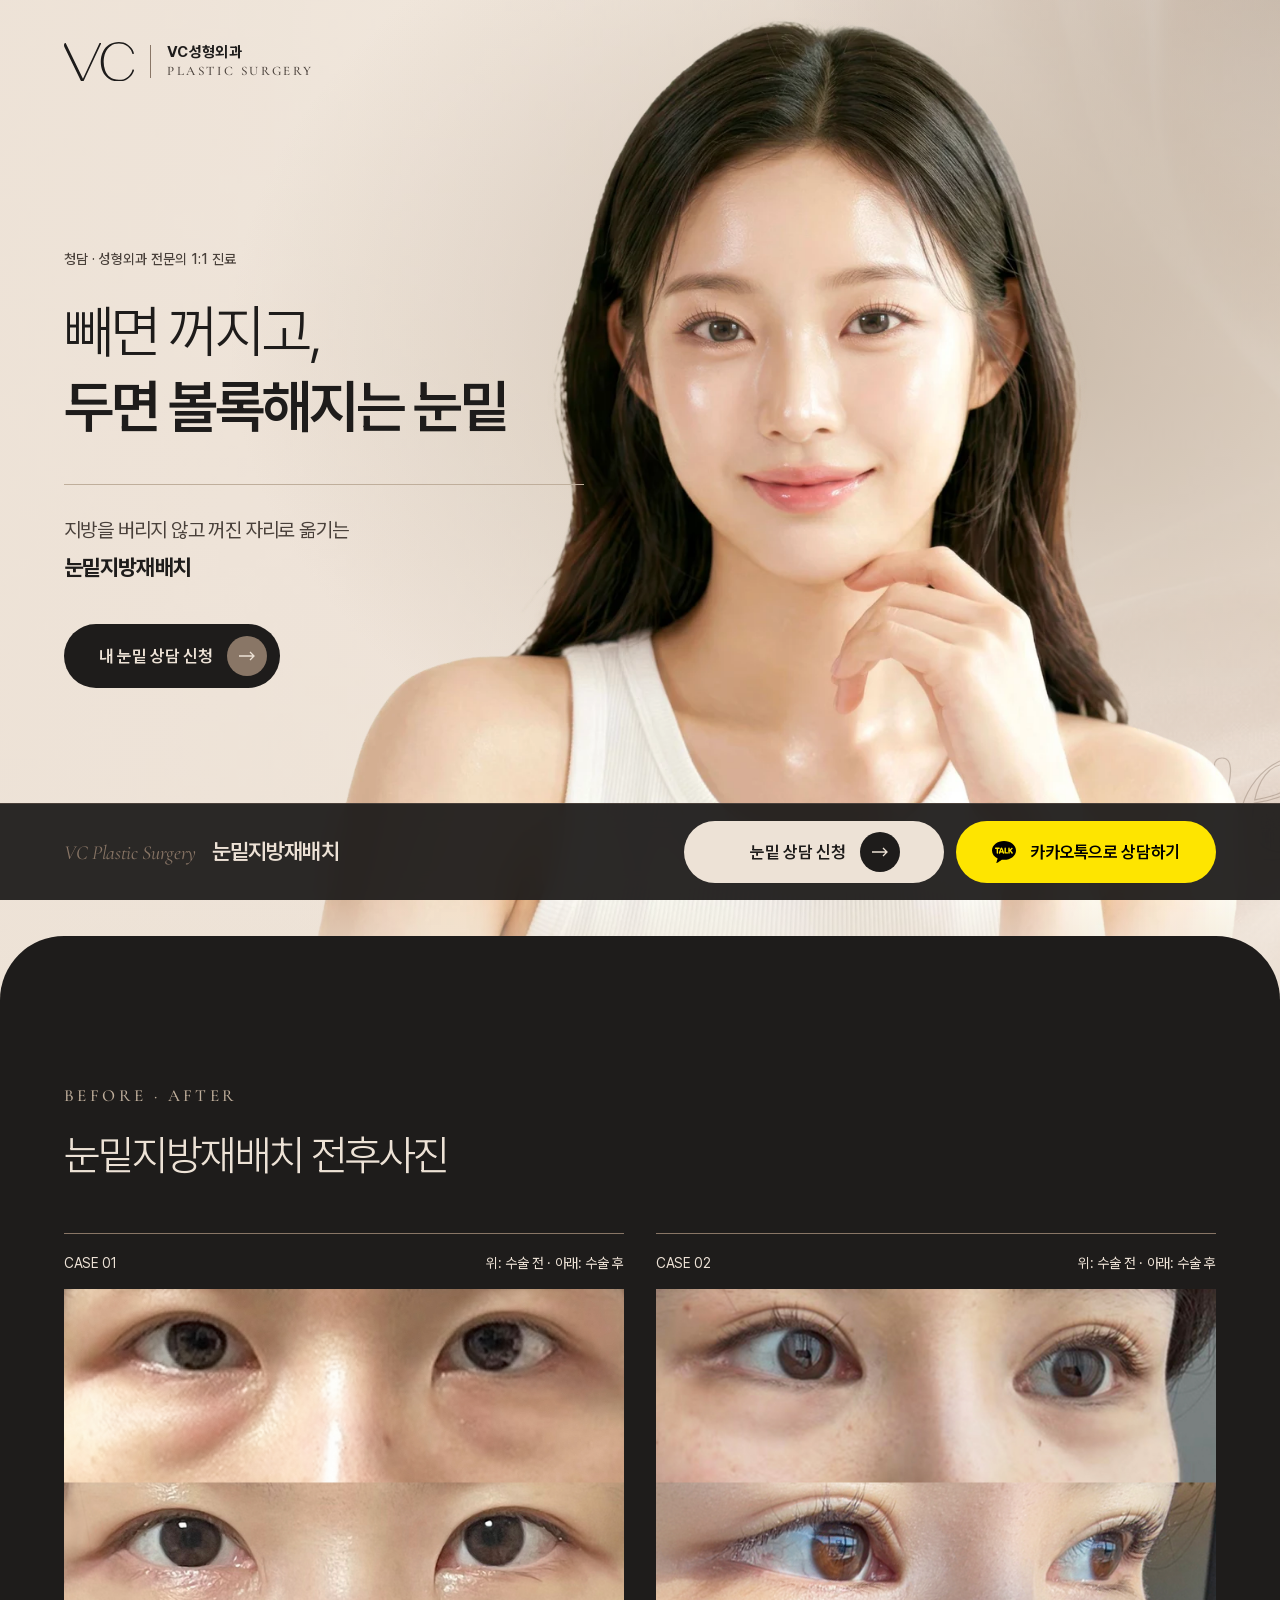
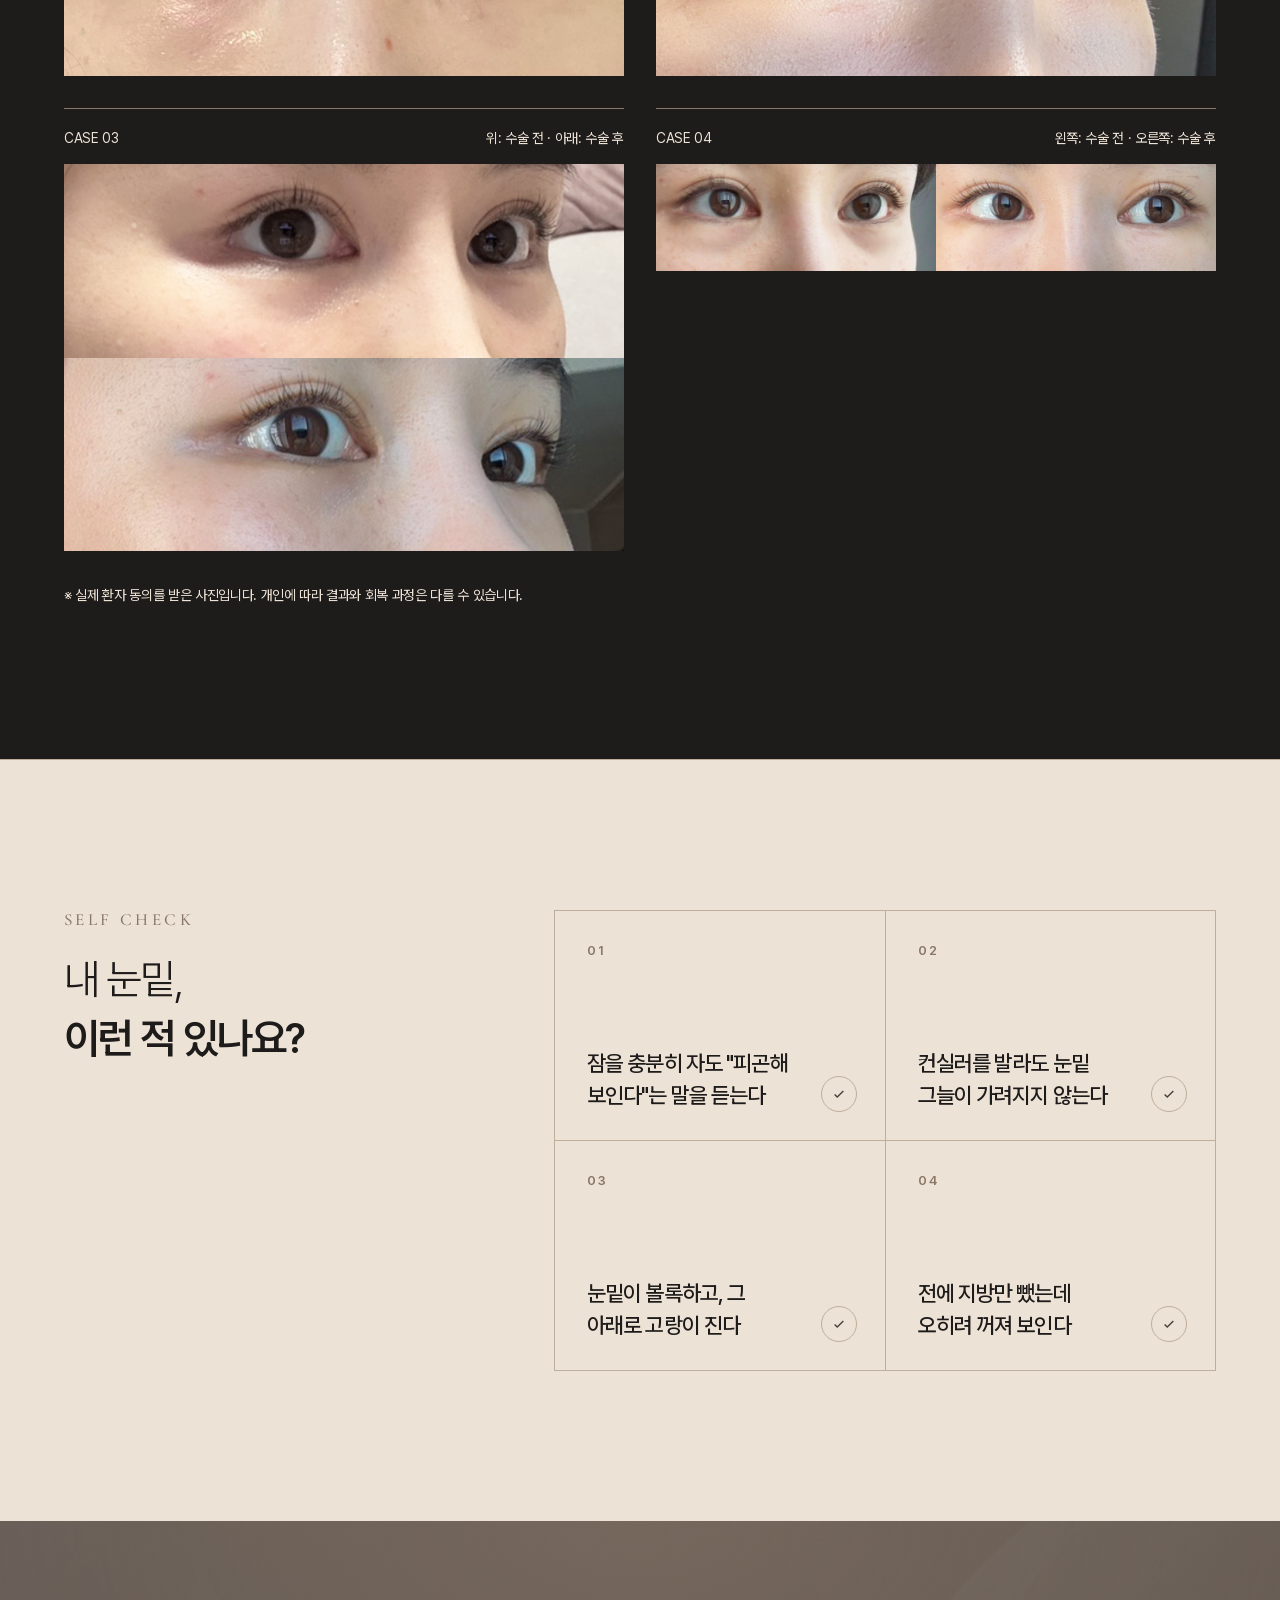
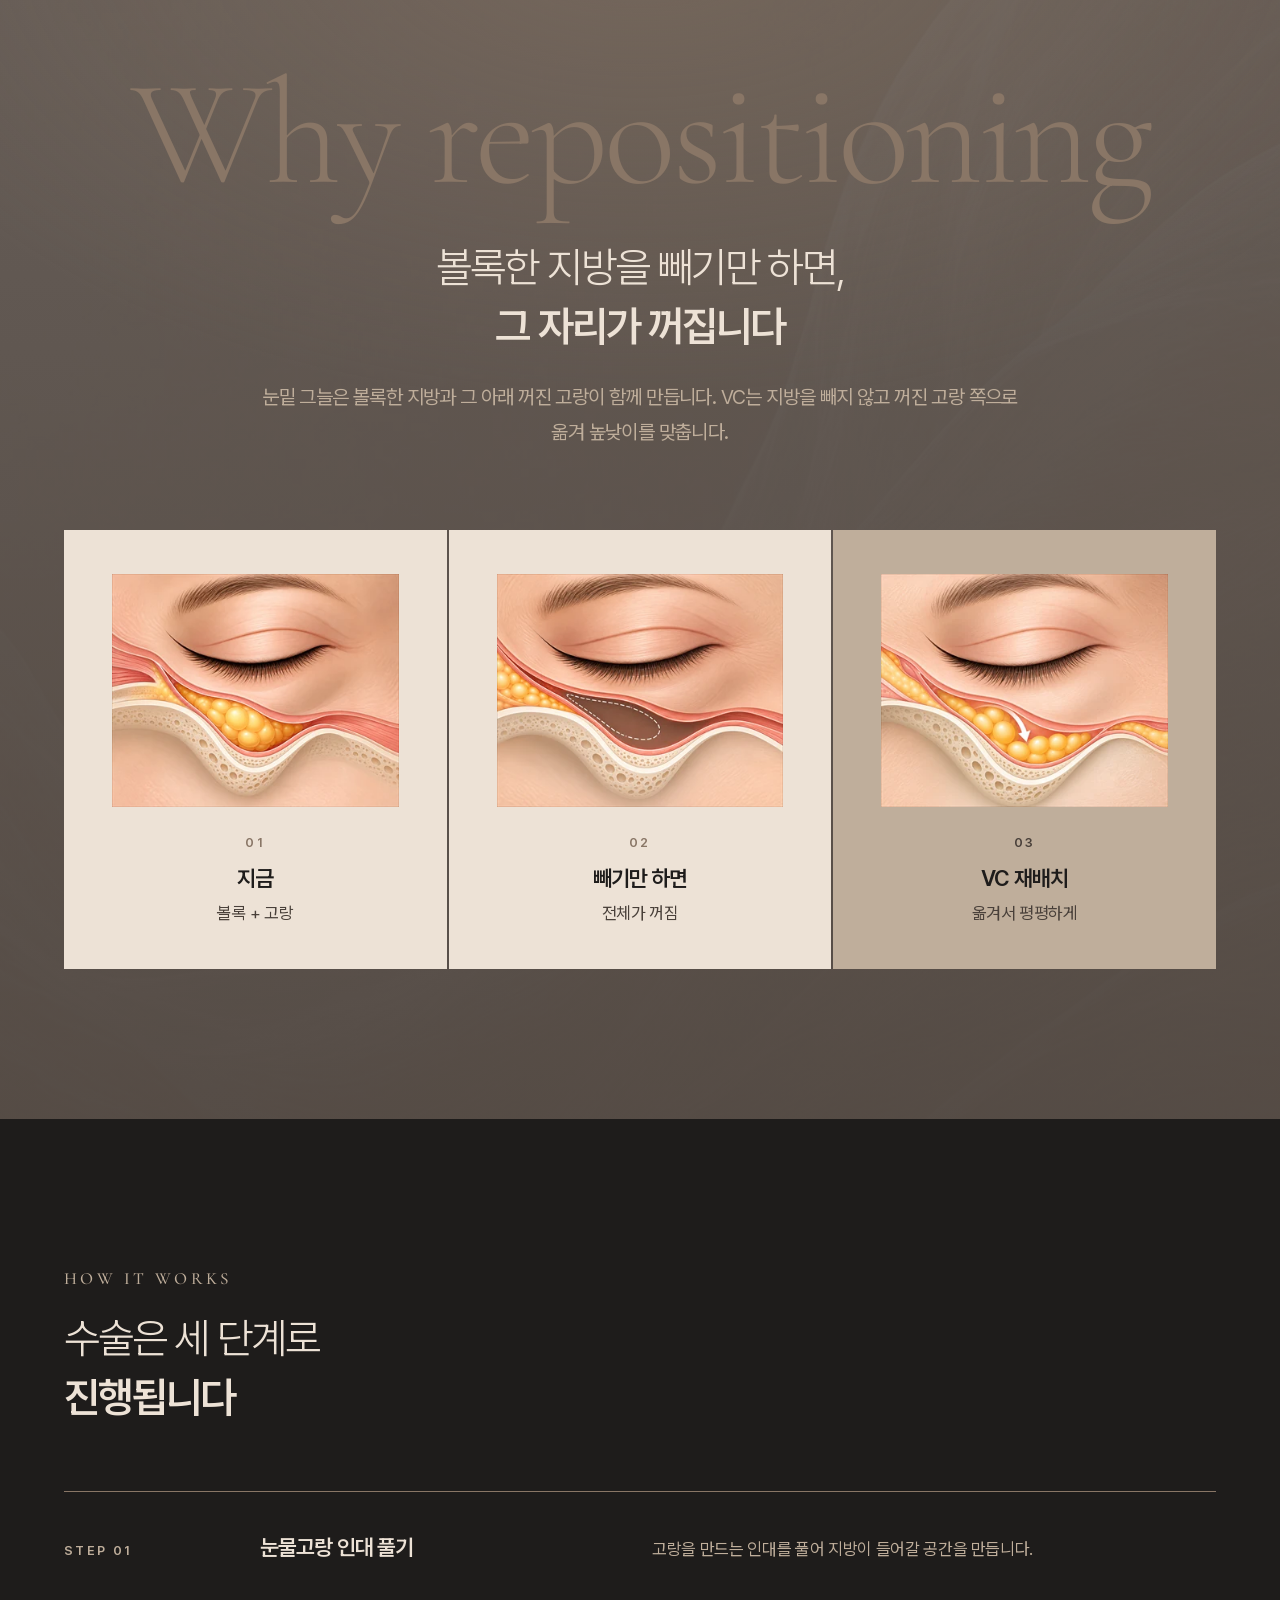
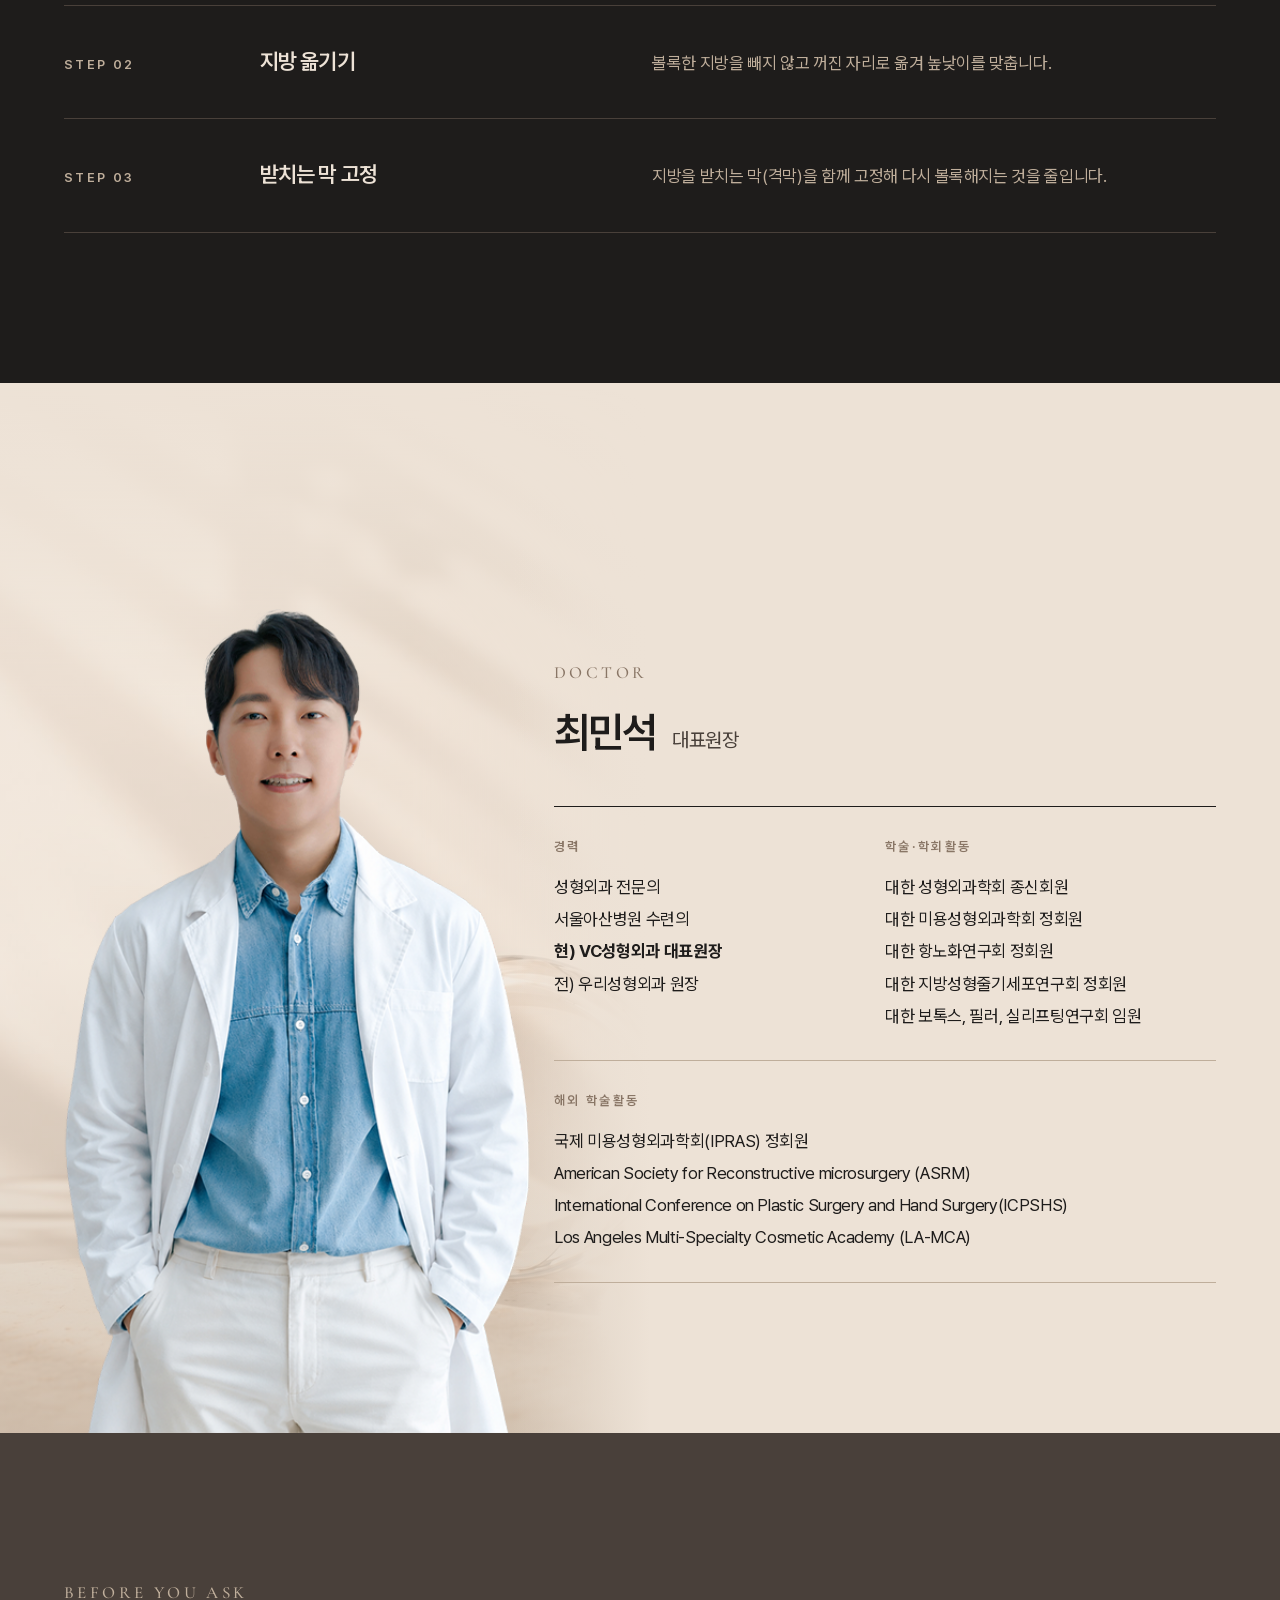
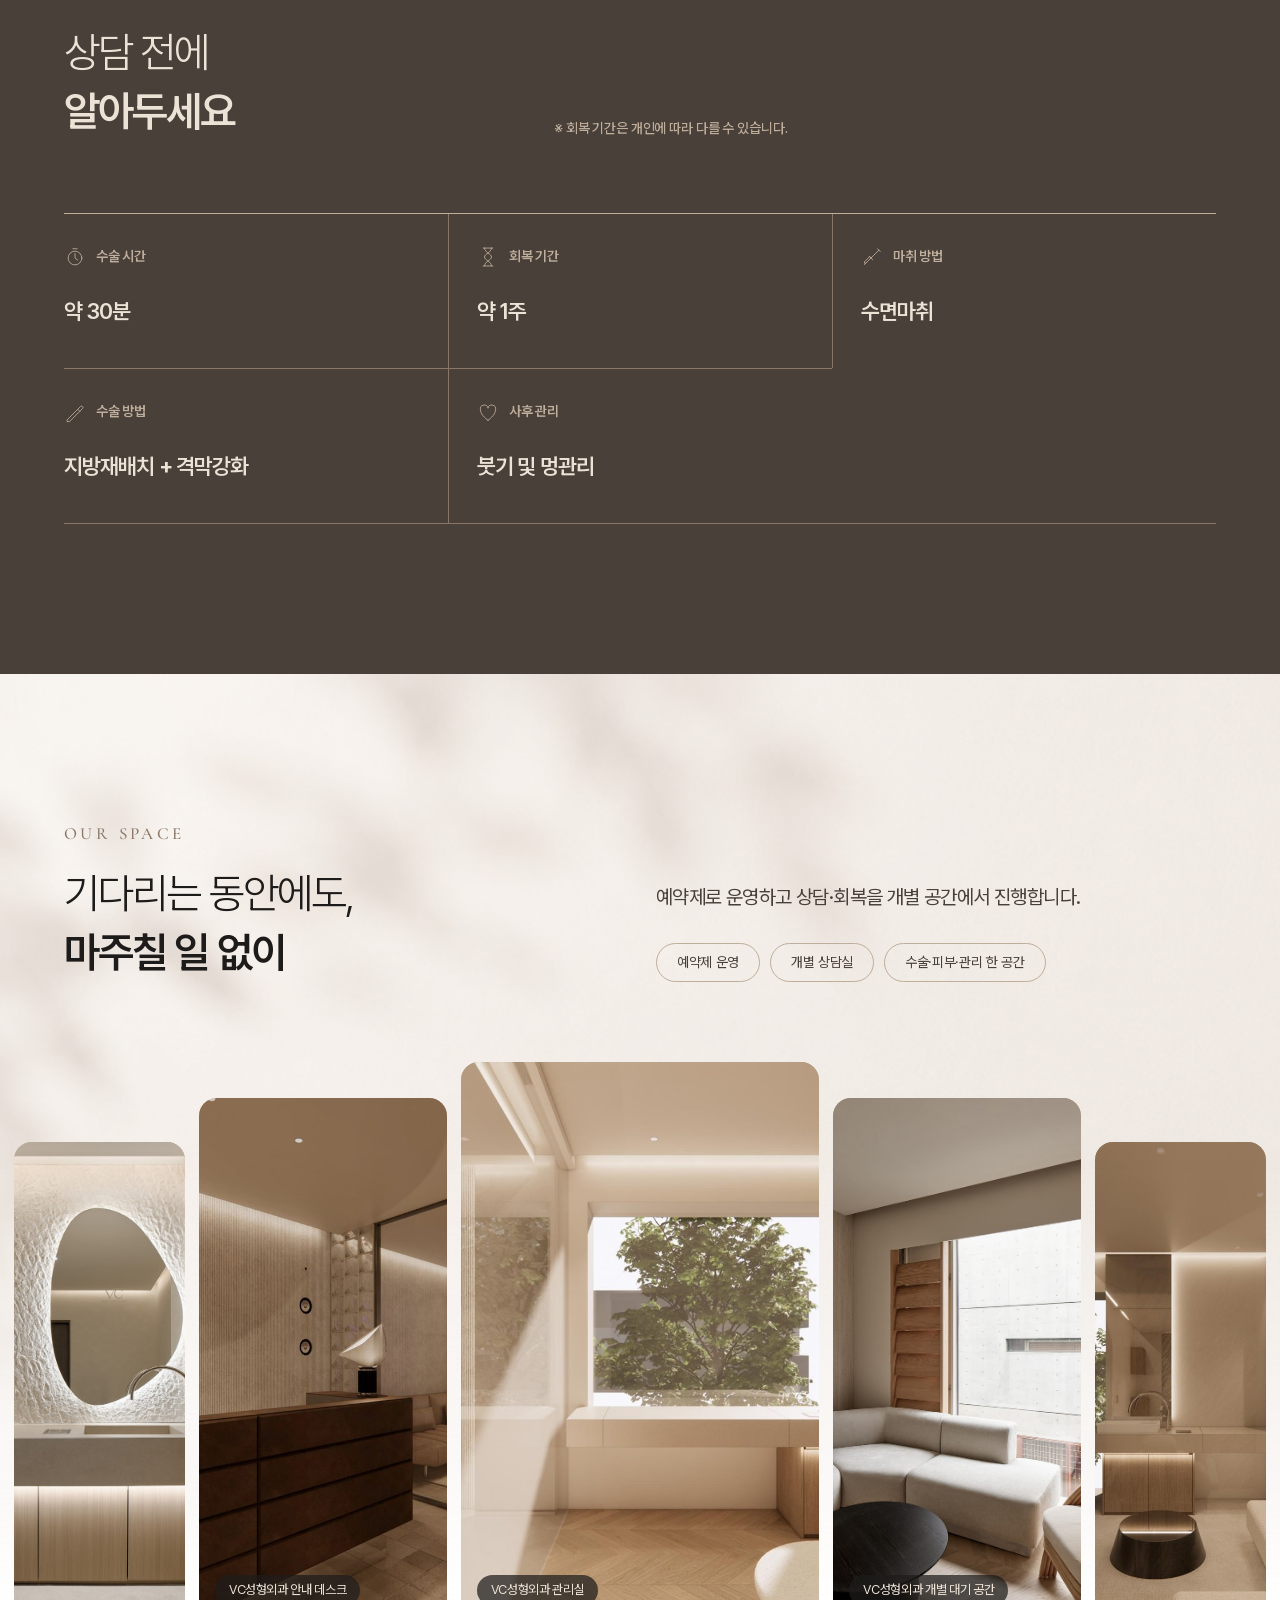
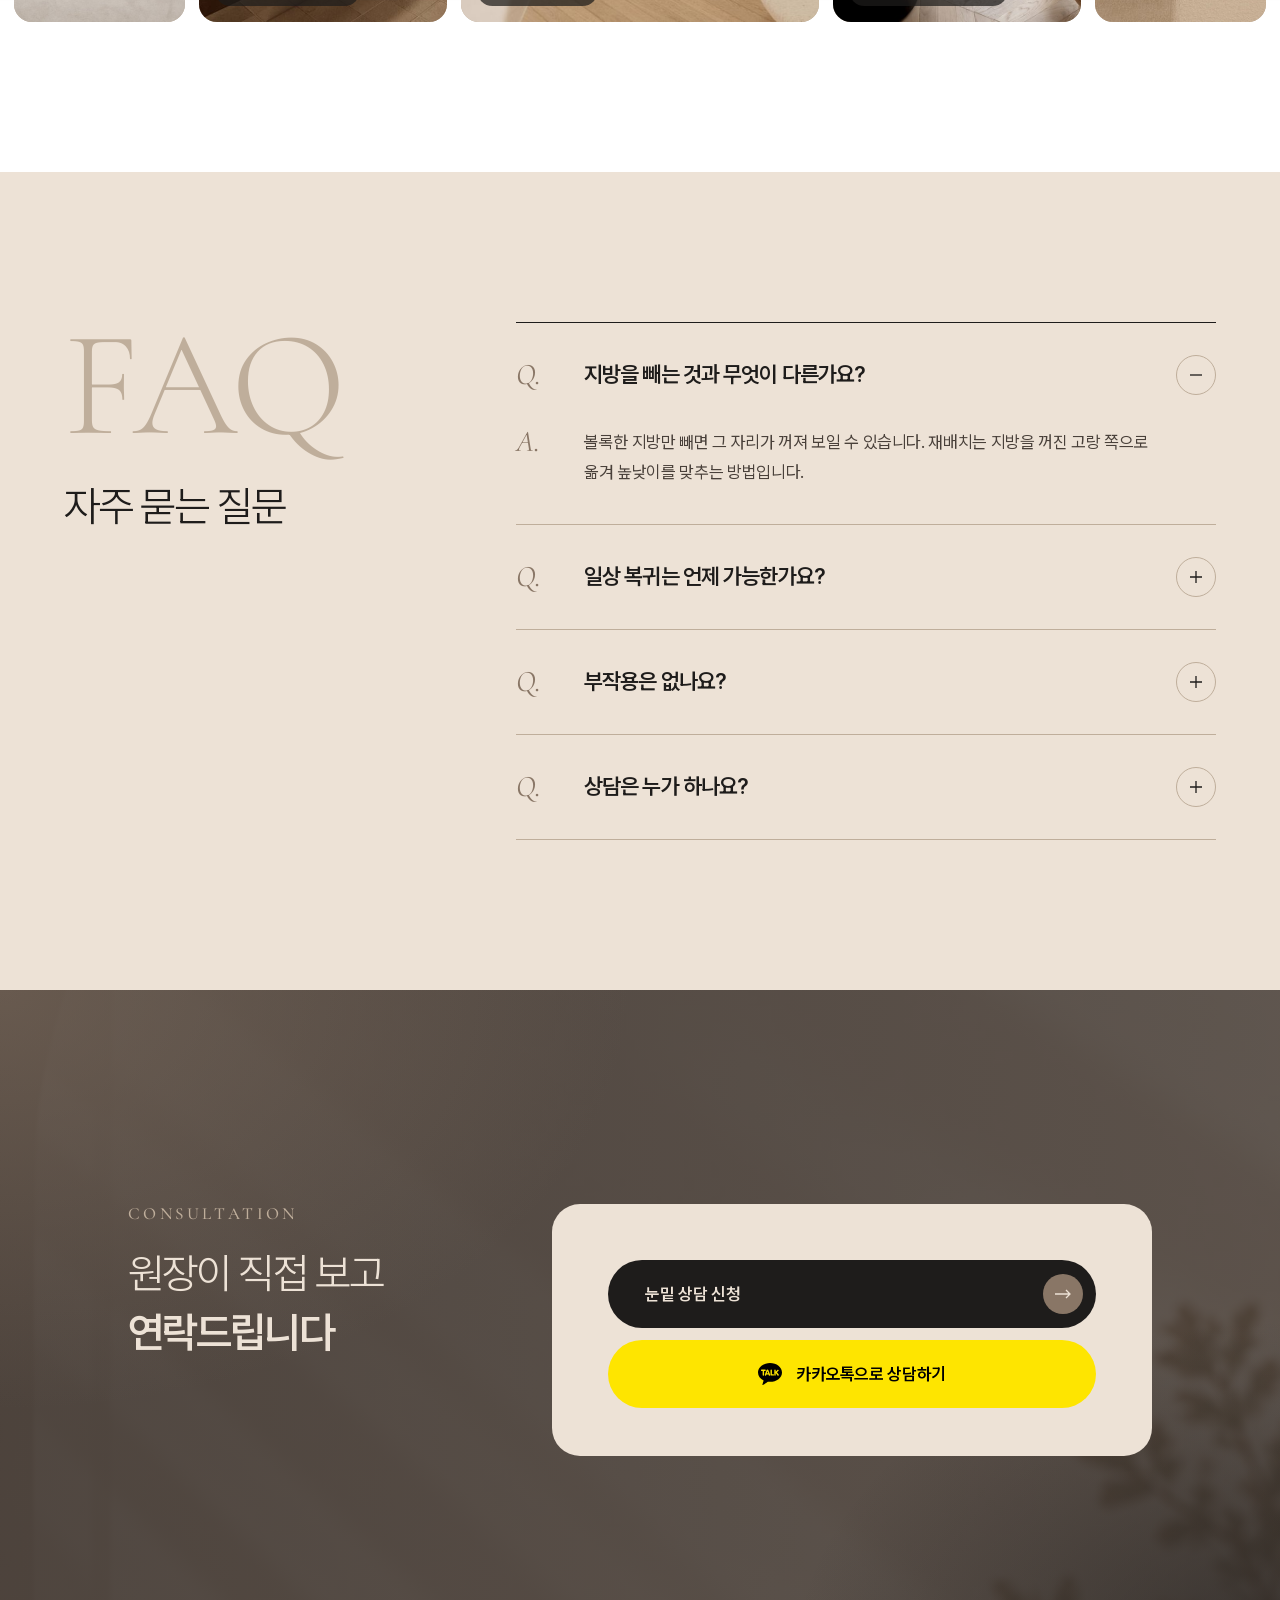
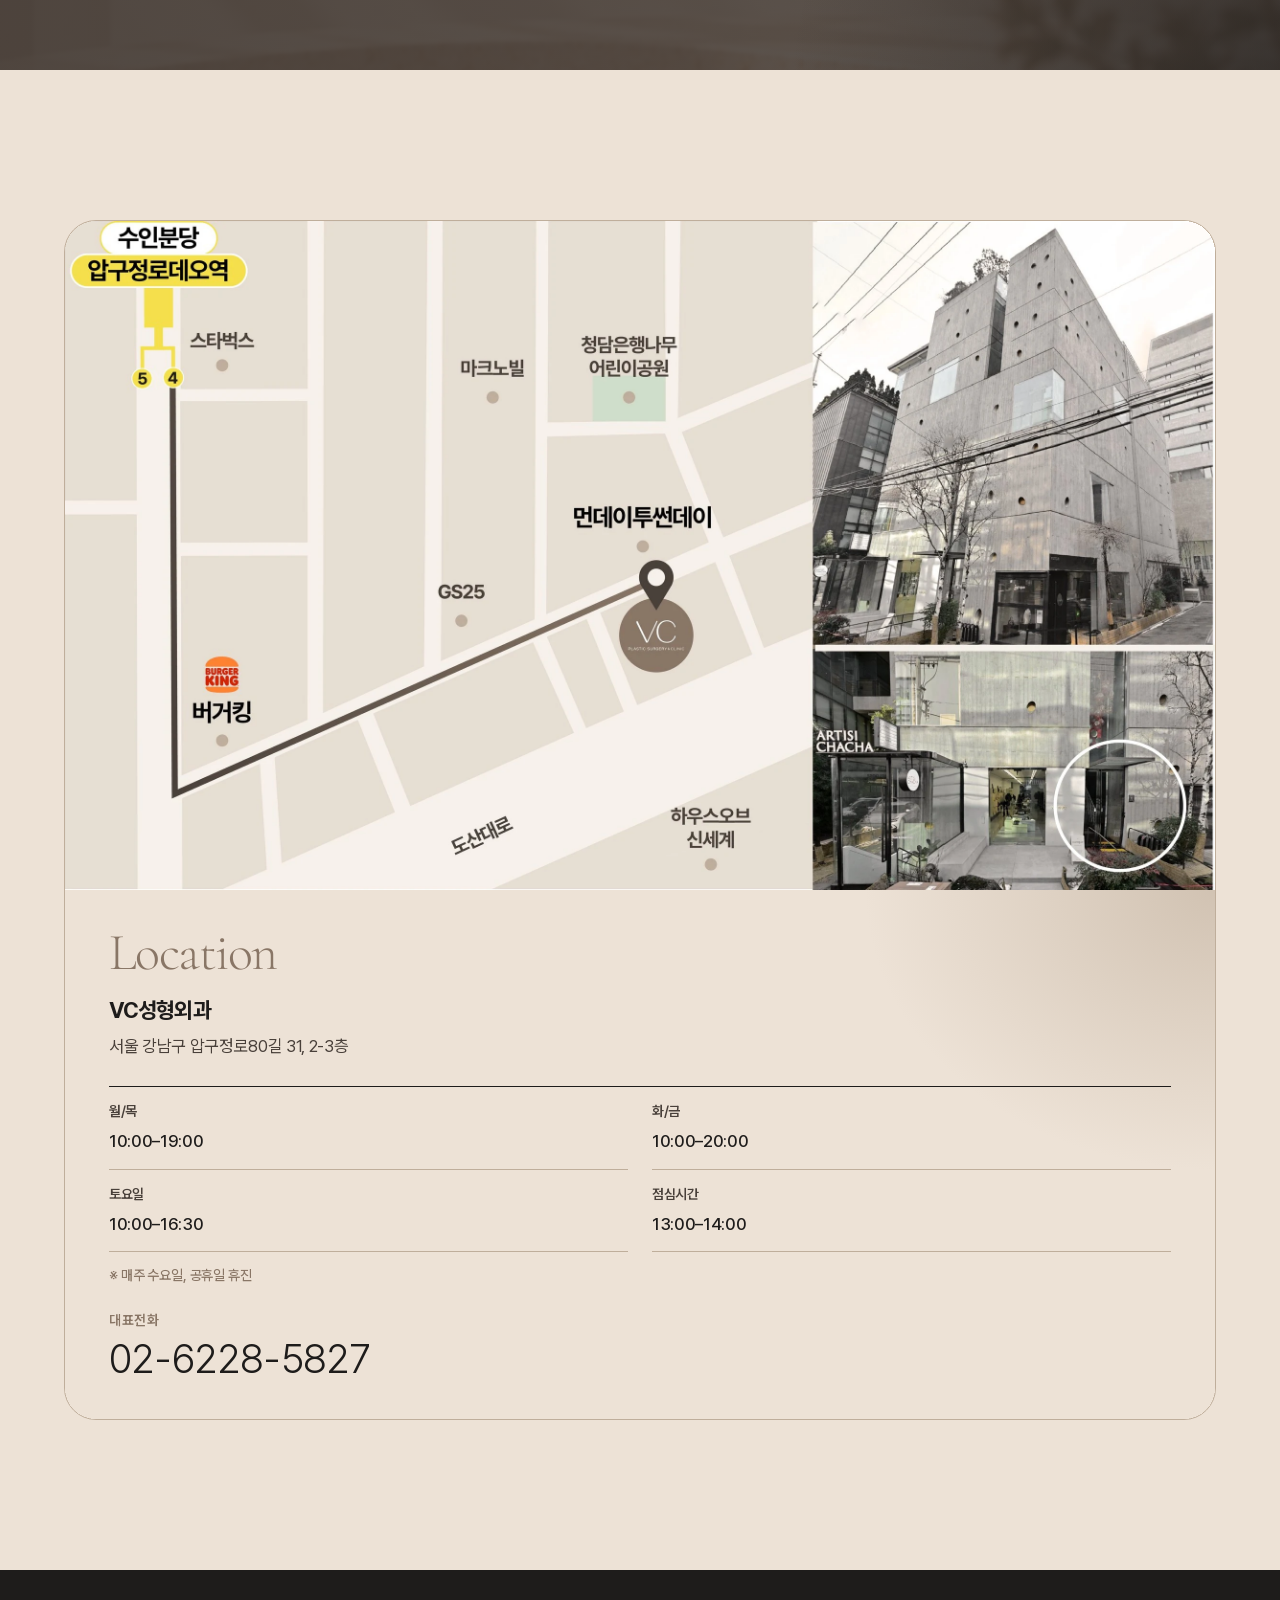
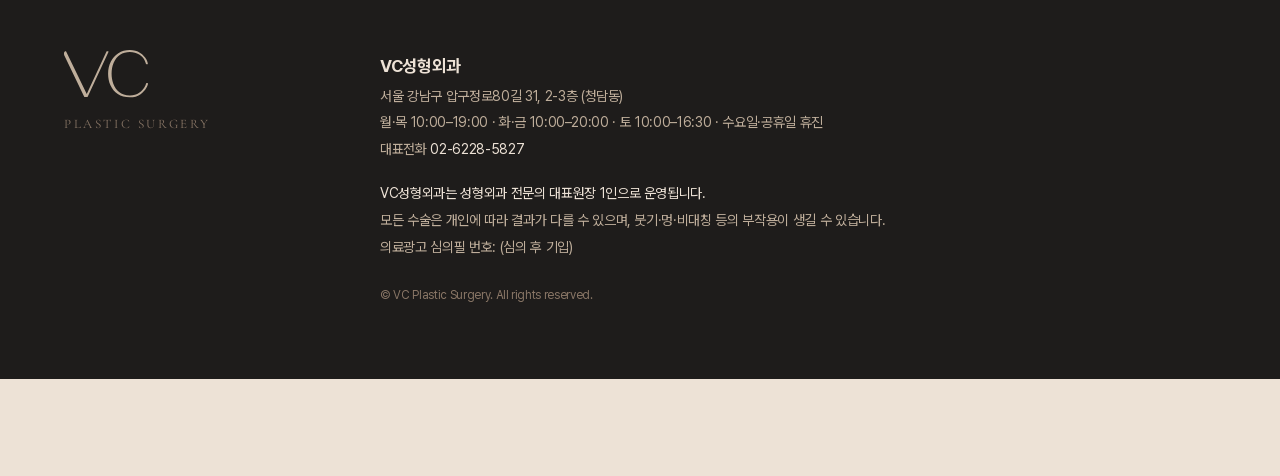
==== commit c15a19ed: "Restore eye before-and-after section with consent notice" ====
--- a/eye/index.html
+++ b/eye/index.html
@@ -37,6 +37,19 @@
 
 
 
+<section class="cases-s eye-cases" id="eye-cases" aria-labelledby="eye-cases-title">
+<div class="in">
+<p class="r-label">Before · After</p>
+<h2 class="r-h2" id="eye-cases-title">눈밑지방재배치 전후사진</h2>
+<div class="eye-case-grid">
+<figure class="eye-case"><figcaption><span>CASE 01</span><span>위: 수술 전 · 아래: 수술 후</span></figcaption><img src="../assets/img/eye-case-01.jpg" alt="눈밑지방재배치 사례 1, 위 수술 전과 아래 수술 후" width="1300" height="900" loading="lazy"></figure>
+<figure class="eye-case"><figcaption><span>CASE 02</span><span>위: 수술 전 · 아래: 수술 후</span></figcaption><img src="../assets/img/eye-case-02.jpg" alt="눈밑지방재배치 사례 2, 위 수술 전과 아래 수술 후" width="1300" height="900" loading="lazy"></figure>
+<figure class="eye-case"><figcaption><span>CASE 03</span><span>위: 수술 전 · 아래: 수술 후</span></figcaption><div class="eye-case-pair"><img src="../assets/img/eye-case-03-before.jpg" alt="눈밑지방재배치 사례 3 수술 전" width="1300" height="450" loading="lazy"><img src="../assets/img/eye-case-03-after.jpg" alt="눈밑지방재배치 사례 3 수술 후" width="1300" height="450" loading="lazy"></div></figure>
+<figure class="eye-case"><figcaption><span>CASE 04</span><span>왼쪽: 수술 전 · 오른쪽: 수술 후</span></figcaption><img src="../assets/img/eye-case-04.jpg" alt="눈밑지방재배치 사례 4, 왼쪽 수술 전과 오른쪽 수술 후" width="2600" height="500" loading="lazy"></figure>
+</div>
+<p class="eye-cases-note">※ 실제 환자 동의를 받은 사진입니다. 개인에 따라 결과와 회복 과정은 다를 수 있습니다.</p>
+</div>
+</section>
 <section class="sec rule" id="eye-check" data-anchor="check">
 <div class="in g12">
 <div class="c-l"><p class="r-label">Self check</p><h2 class="r-h2">내 눈밑, <span class="t2">이런 적 있나요?</span></h2></div>
--- a/assets/css/landing.css
+++ b/assets/css/landing.css
@@ -418,3 +418,14 @@
 
 /* 접수 연동 확인 전: 폼 대신 기존 상담 페이지 연결 버튼만 표시 */
 .lf .form-links{gap:34px}
+
+/* Eye patient cases: original photos, no elapsed-day labels. */
+.lf .eye-cases .r-label{color:var(--sd,#BFAE9B)}
+.lf .eye-cases .r-h2{color:var(--cr)}
+.lf .eye-case-grid{display:grid;grid-template-columns:repeat(2,minmax(0,1fr));gap:32px;margin-top:48px;align-items:start}
+.lf .eye-case{margin:0;min-width:0;border-top:1px solid #897666;padding-top:18px}
+.lf .eye-case figcaption{display:flex;justify-content:space-between;gap:12px;flex-wrap:wrap;margin-bottom:14px;font-size:14px;line-height:1.6;color:var(--cr)}
+.lf .eye-case img{display:block;width:100%;height:auto}
+.lf .eye-case-pair{display:grid;gap:0}
+.lf .eye-cases-note{margin:32px 0 0;font-size:14px;line-height:1.8;color:var(--cr);word-break:keep-all;overflow-wrap:break-word}
+@media(max-width:767px){.lf .eye-case-grid{grid-template-columns:1fr;gap:28px;margin-top:28px}.lf .eye-case figcaption{font-size:12px}.lf .eye-cases-note{font-size:13px;margin-top:28px}}
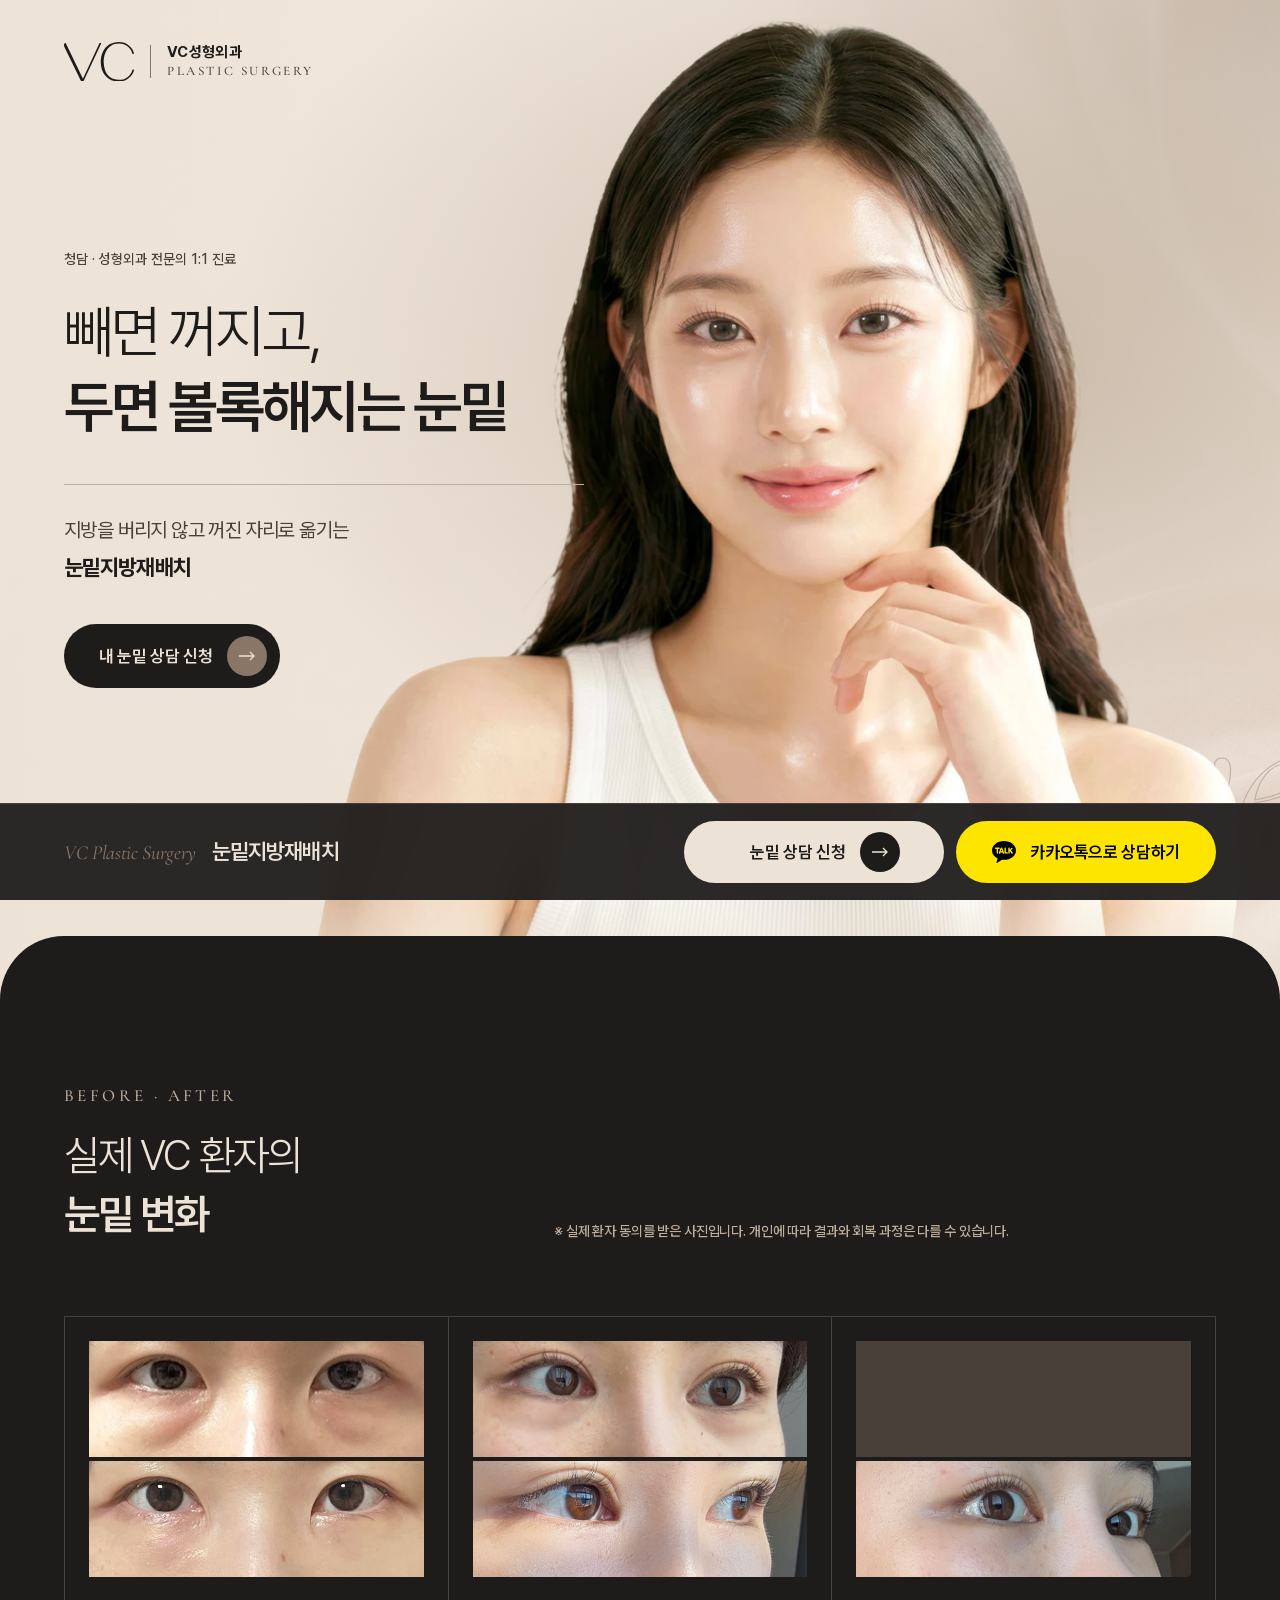
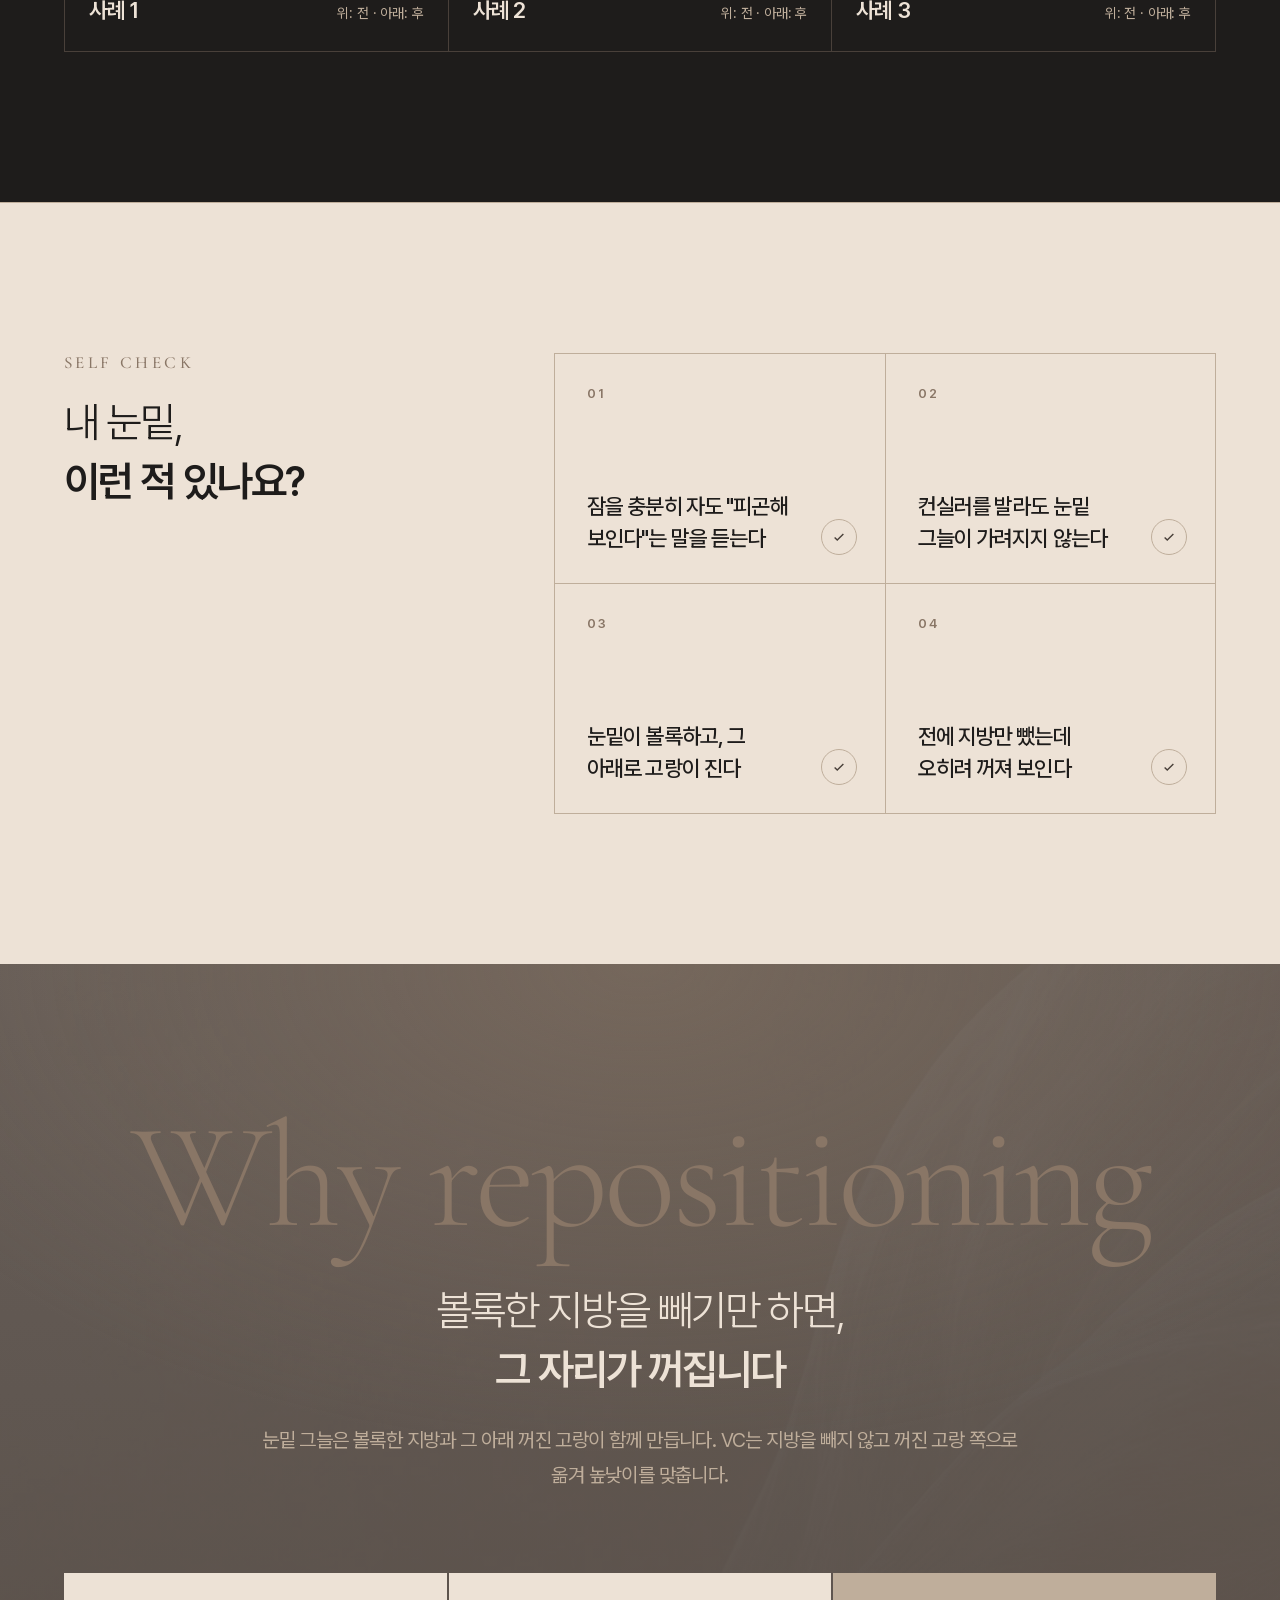
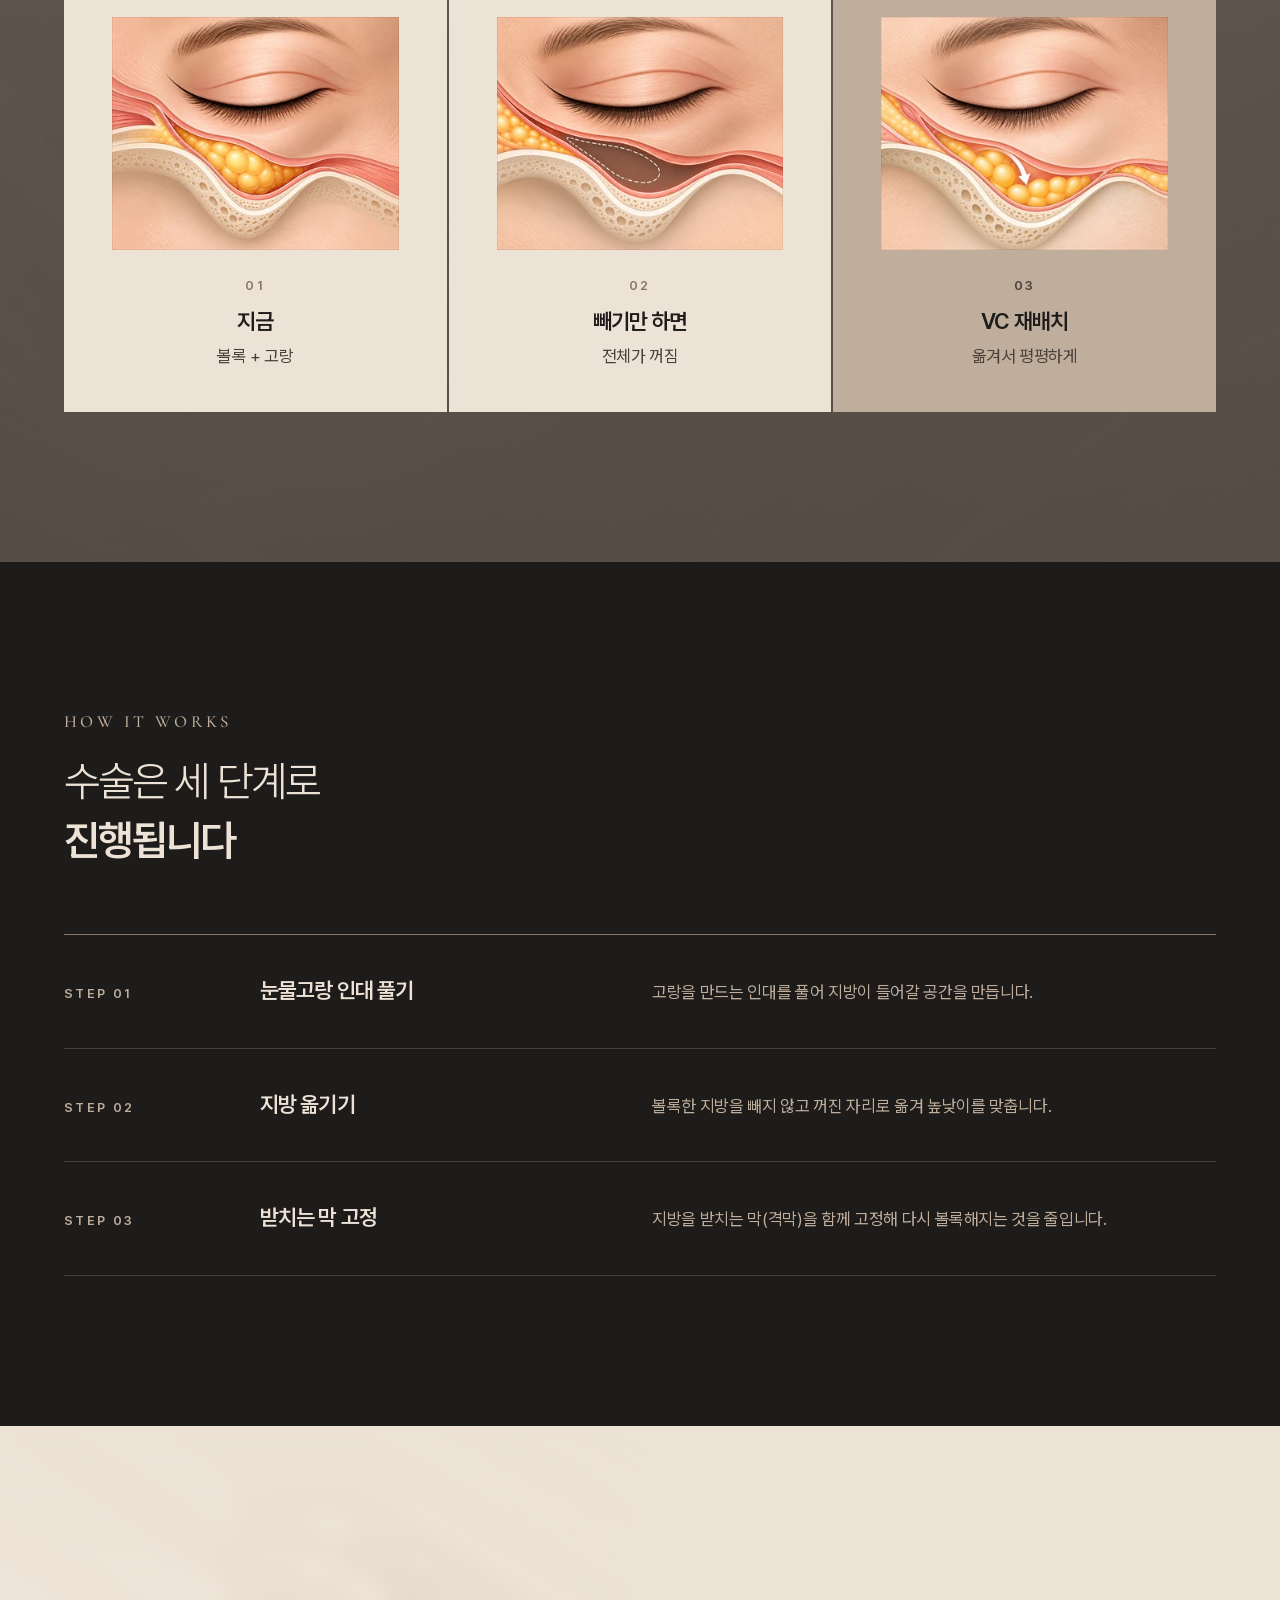
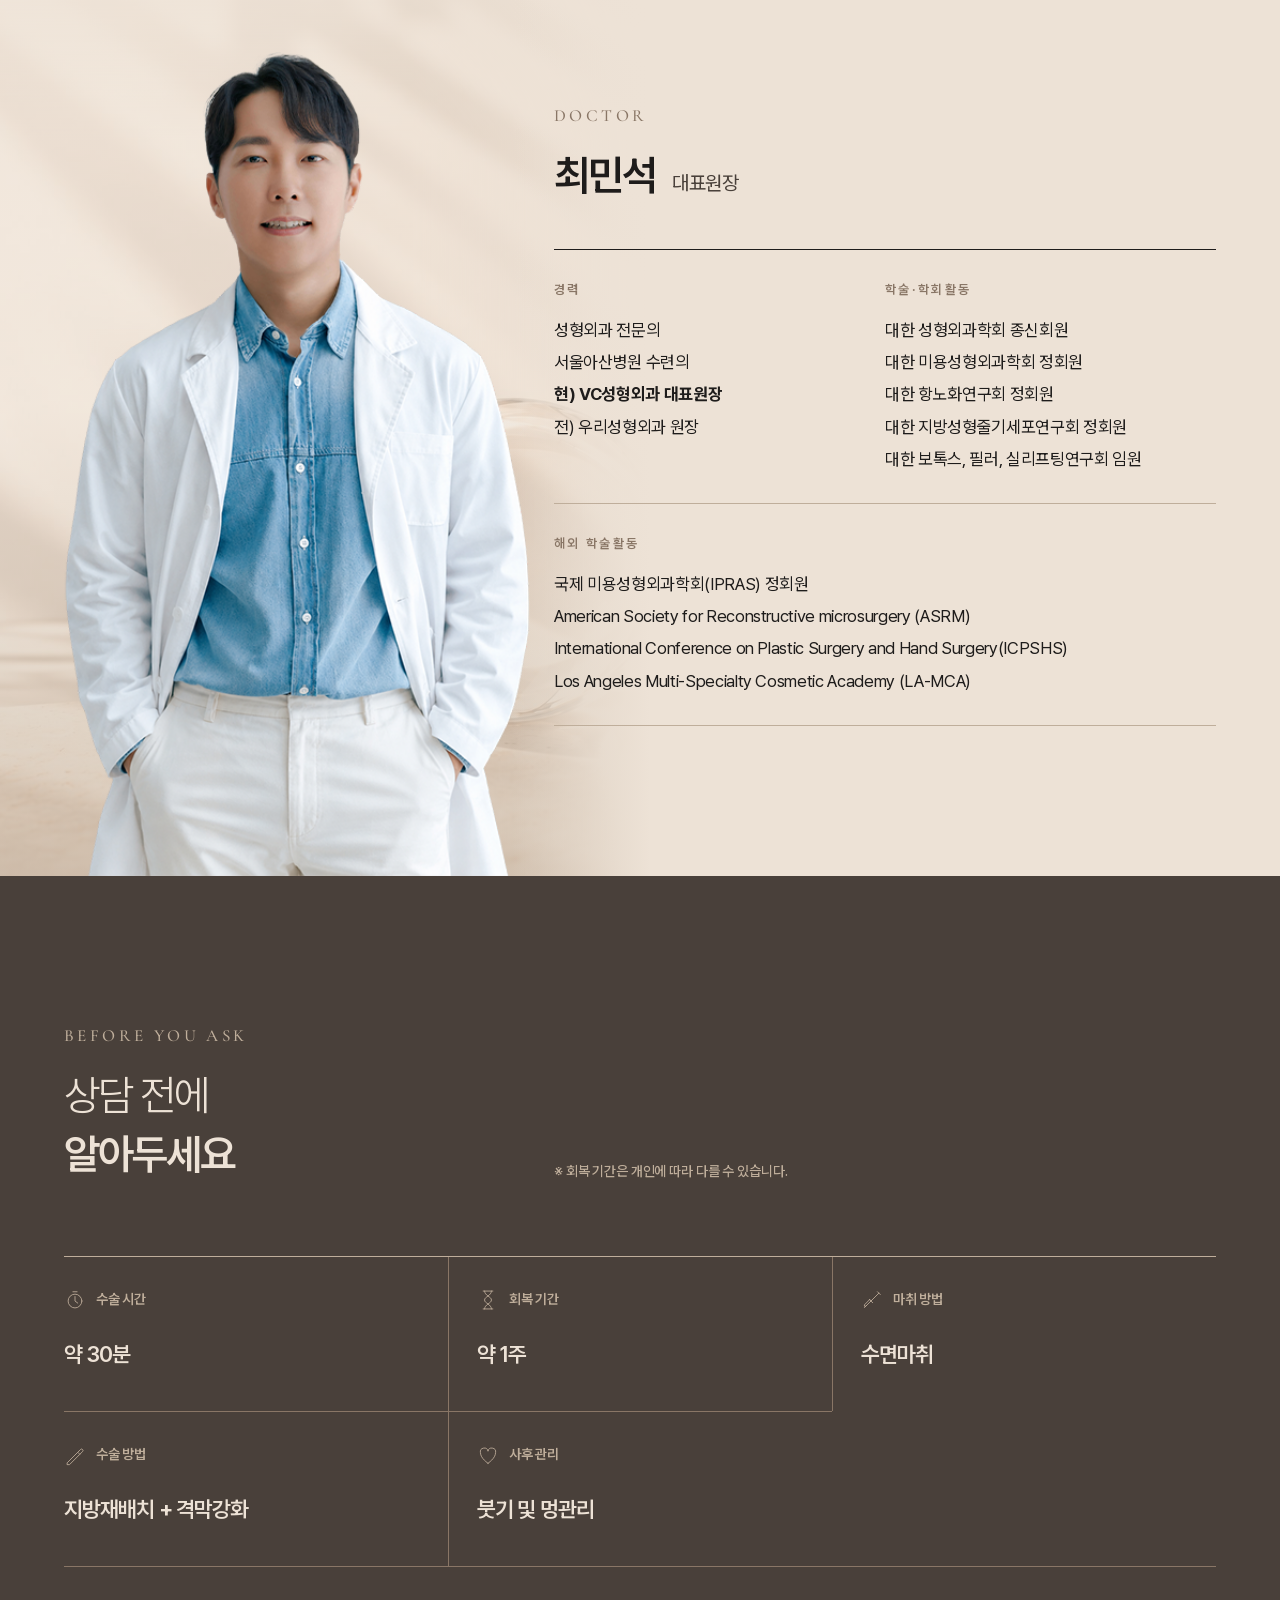
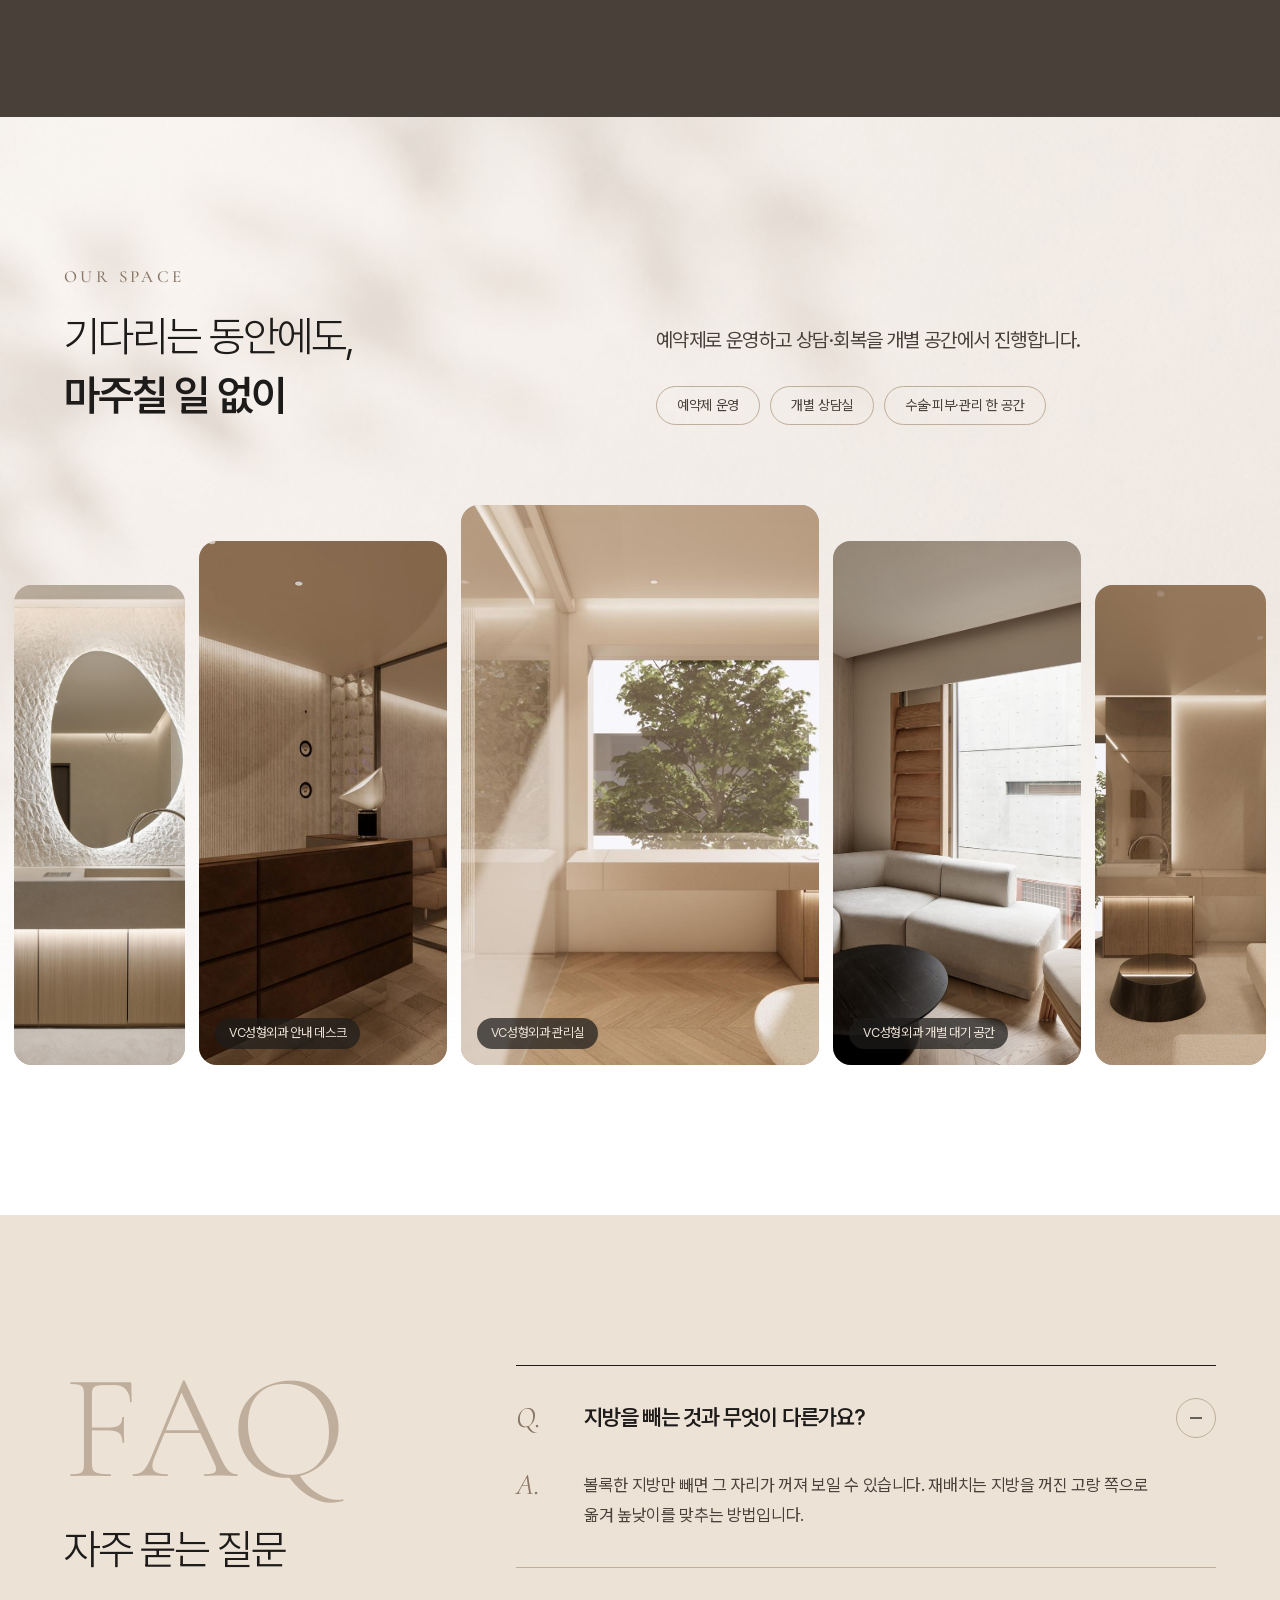
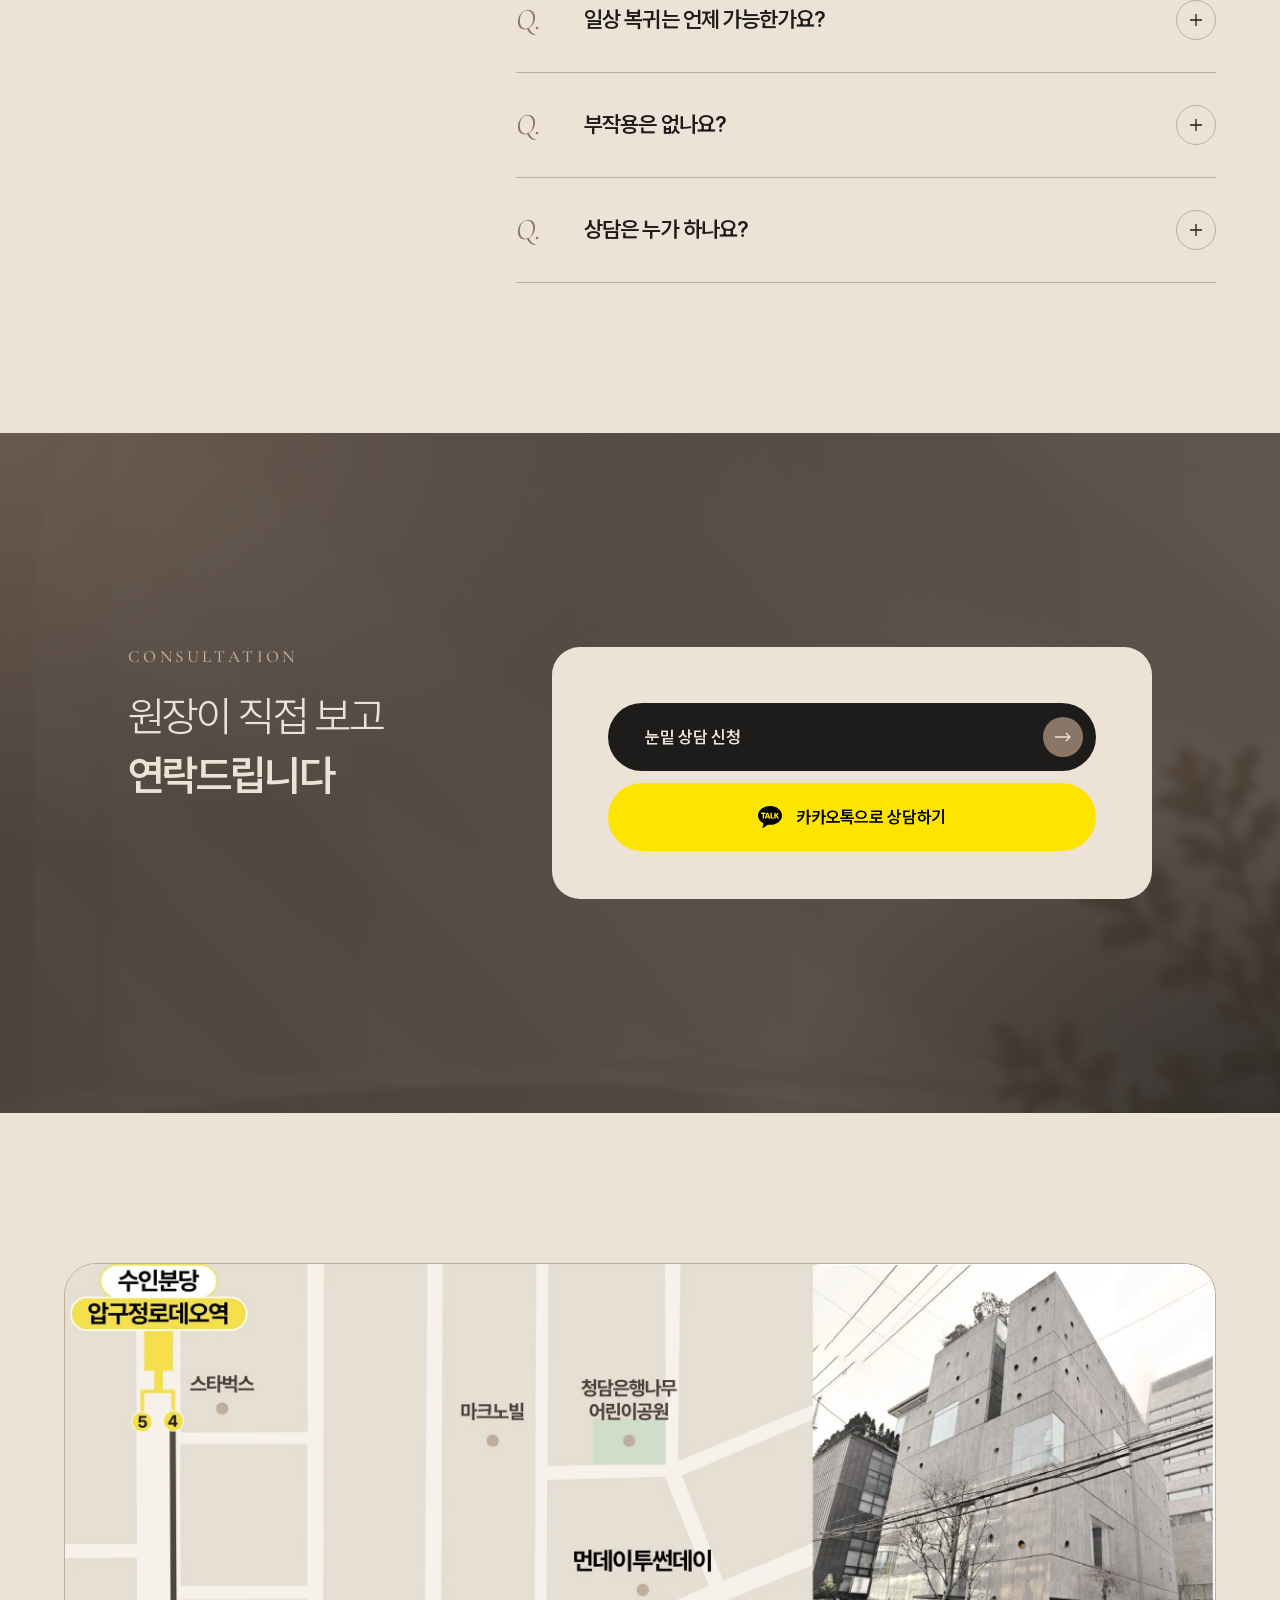
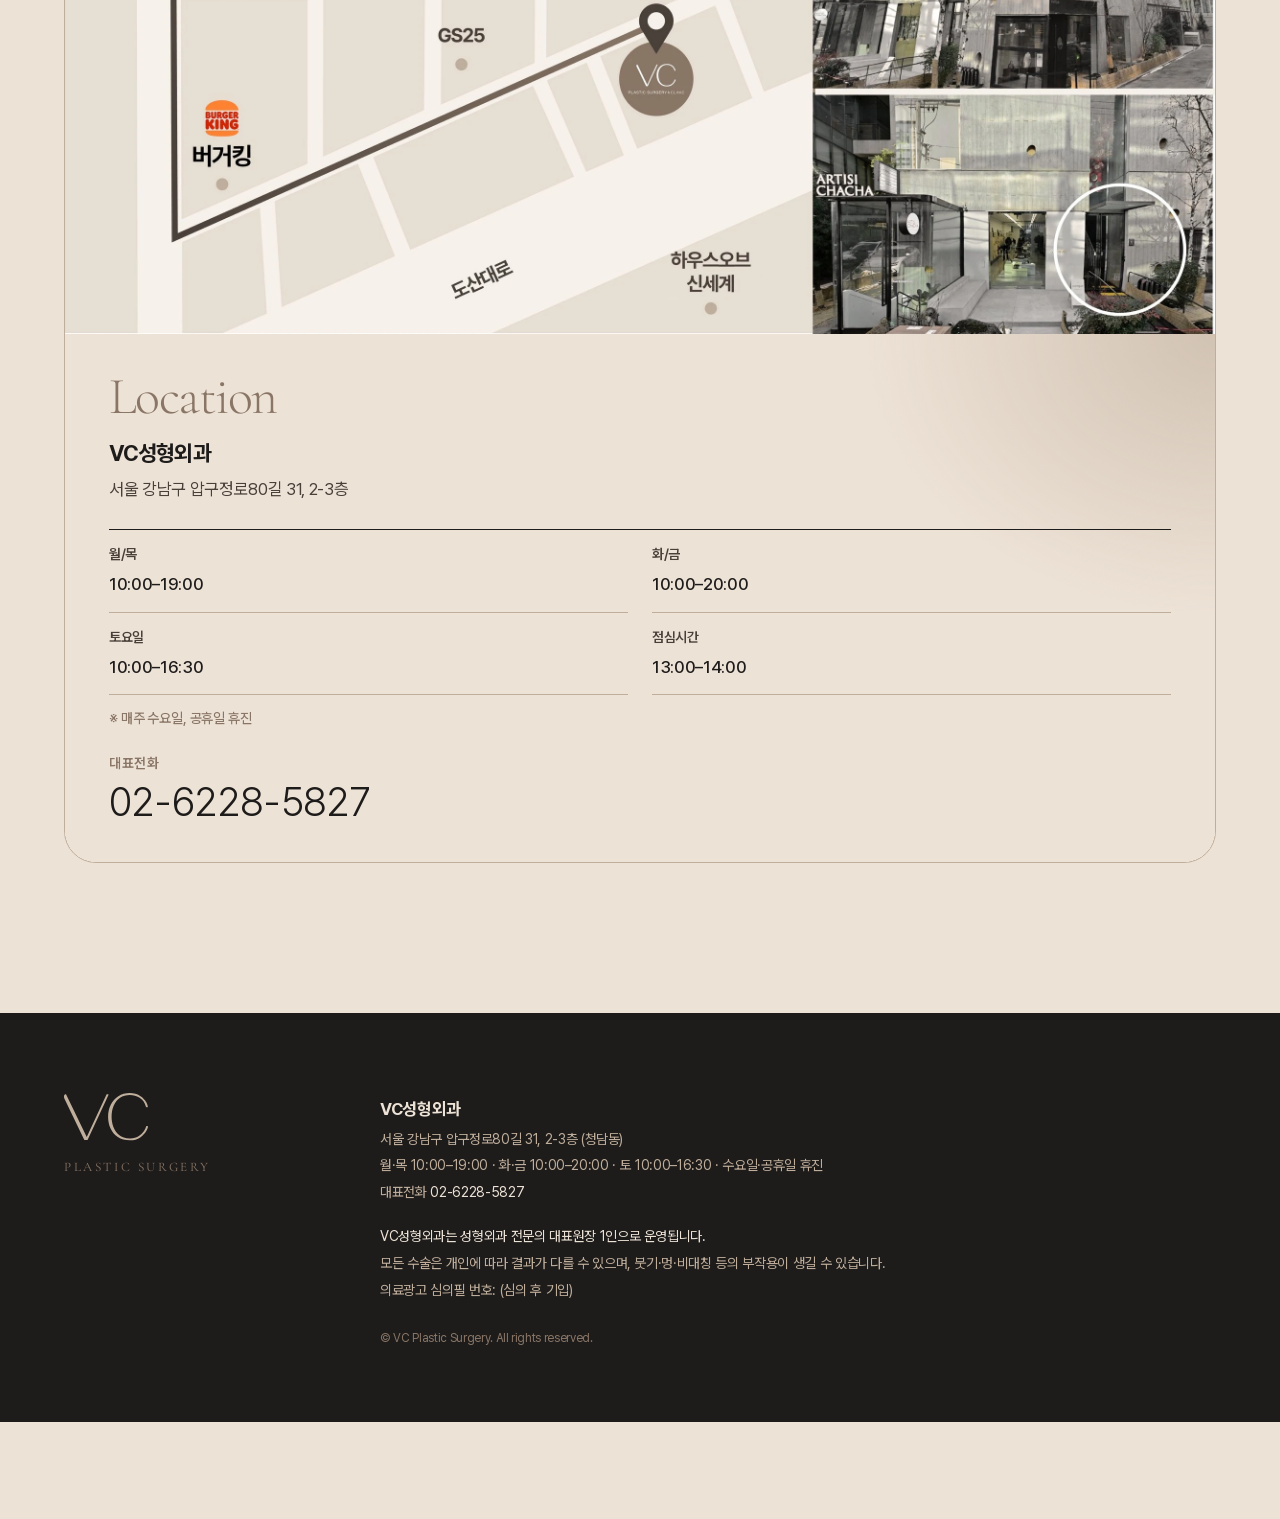
==== commit acb56724: "Publish latest Claude landing revisions" ====
--- a/eye/index.html
+++ b/eye/index.html
@@ -36,20 +36,52 @@
 </section>
 
 
-
-<section class="cases-s eye-cases" id="eye-cases" aria-labelledby="eye-cases-title">
-<div class="in">
-<p class="r-label">Before · After</p>
-<h2 class="r-h2" id="eye-cases-title">눈밑지방재배치 전후사진</h2>
-<div class="eye-case-grid">
-<figure class="eye-case"><figcaption><span>CASE 01</span><span>위: 수술 전 · 아래: 수술 후</span></figcaption><img src="../assets/img/eye-case-01.jpg" alt="눈밑지방재배치 사례 1, 위 수술 전과 아래 수술 후" width="1300" height="900" loading="lazy"></figure>
-<figure class="eye-case"><figcaption><span>CASE 02</span><span>위: 수술 전 · 아래: 수술 후</span></figcaption><img src="../assets/img/eye-case-02.jpg" alt="눈밑지방재배치 사례 2, 위 수술 전과 아래 수술 후" width="1300" height="900" loading="lazy"></figure>
-<figure class="eye-case"><figcaption><span>CASE 03</span><span>위: 수술 전 · 아래: 수술 후</span></figcaption><div class="eye-case-pair"><img src="../assets/img/eye-case-03-before.jpg" alt="눈밑지방재배치 사례 3 수술 전" width="1300" height="450" loading="lazy"><img src="../assets/img/eye-case-03-after.jpg" alt="눈밑지방재배치 사례 3 수술 후" width="1300" height="450" loading="lazy"></div></figure>
-<figure class="eye-case"><figcaption><span>CASE 04</span><span>왼쪽: 수술 전 · 오른쪽: 수술 후</span></figcaption><img src="../assets/img/eye-case-04.jpg" alt="눈밑지방재배치 사례 4, 왼쪽 수술 전과 오른쪽 수술 후" width="2600" height="500" loading="lazy"></figure>
-</div>
-<p class="eye-cases-note">※ 실제 환자 동의를 받은 사진입니다. 개인에 따라 결과와 회복 과정은 다를 수 있습니다.</p>
-</div>
-</section>
+<section class="cases-s on-dk" id="eye-cases" data-anchor="cases">
+<div class="in g12">
+<div class="c-l"><p class="r-label">Before · After</p><h2 class="r-h2">실제 VC 환자의 <span class="t2">눈밑 변화</span></h2></div>
+<div class="c-r" style="align-self: end"><p class="r-cau">※ 실제 환자 동의를 받은 사진입니다. 개인에 따라 결과와 회복 과정은 다를 수 있습니다.</p></div>
+</div>
+<div class="in">
+<div class="cases c-eye">
+
+<div class="case">
+<div class="stack">
+
+<div class="ph"><img loading="lazy" decoding="async" src="../assets/img/eye-case1-before.jpg" alt="눈밑지방재배치 사례 1 수술 전"></div>
+
+<div class="ph"><img loading="lazy" decoding="async" src="../assets/img/eye-case1-after.jpg" alt="눈밑지방재배치 사례 1 수술 후"></div>
+
+</div>
+<p class="case-cap"><b class="r-card">사례 1</b><span class="r-aux">위: 전 · 아래: 후</span></p>
+</div>
+
+<div class="case">
+<div class="stack">
+
+<div class="ph"><img loading="lazy" decoding="async" src="../assets/img/eye-case2-before.jpg" alt="눈밑지방재배치 사례 2 수술 전"></div>
+
+<div class="ph"><img loading="lazy" decoding="async" src="../assets/img/eye-case2-after.jpg" alt="눈밑지방재배치 사례 2 수술 후"></div>
+
+</div>
+<p class="case-cap"><b class="r-card">사례 2</b><span class="r-aux">위: 전 · 아래: 후</span></p>
+</div>
+
+<div class="case">
+<div class="stack">
+
+<div class="ph"><img loading="lazy" decoding="async" src="../assets/img/eye-case3-before.jpg" alt="눈밑지방재배치 사례 3 수술 전"></div>
+
+<div class="ph"><img loading="lazy" decoding="async" src="../assets/img/eye-case3-after.jpg" alt="눈밑지방재배치 사례 3 수술 후"></div>
+
+</div>
+<p class="case-cap"><b class="r-card">사례 3</b><span class="r-aux">위: 전 · 아래: 후</span></p>
+</div>
+
+</div>
+</div>
+</section>
+
+
 <section class="sec rule" id="eye-check" data-anchor="check">
 <div class="in g12">
 <div class="c-l"><p class="r-label">Self check</p><h2 class="r-h2">내 눈밑, <span class="t2">이런 적 있나요?</span></h2></div>
--- a/assets/css/landing.css
+++ b/assets/css/landing.css
@@ -418,14 +418,3 @@
 
 /* 접수 연동 확인 전: 폼 대신 기존 상담 페이지 연결 버튼만 표시 */
 .lf .form-links{gap:34px}
-
-/* Eye patient cases: original photos, no elapsed-day labels. */
-.lf .eye-cases .r-label{color:var(--sd,#BFAE9B)}
-.lf .eye-cases .r-h2{color:var(--cr)}
-.lf .eye-case-grid{display:grid;grid-template-columns:repeat(2,minmax(0,1fr));gap:32px;margin-top:48px;align-items:start}
-.lf .eye-case{margin:0;min-width:0;border-top:1px solid #897666;padding-top:18px}
-.lf .eye-case figcaption{display:flex;justify-content:space-between;gap:12px;flex-wrap:wrap;margin-bottom:14px;font-size:14px;line-height:1.6;color:var(--cr)}
-.lf .eye-case img{display:block;width:100%;height:auto}
-.lf .eye-case-pair{display:grid;gap:0}
-.lf .eye-cases-note{margin:32px 0 0;font-size:14px;line-height:1.8;color:var(--cr);word-break:keep-all;overflow-wrap:break-word}
-@media(max-width:767px){.lf .eye-case-grid{grid-template-columns:1fr;gap:28px;margin-top:28px}.lf .eye-case figcaption{font-size:12px}.lf .eye-cases-note{font-size:13px;margin-top:28px}}
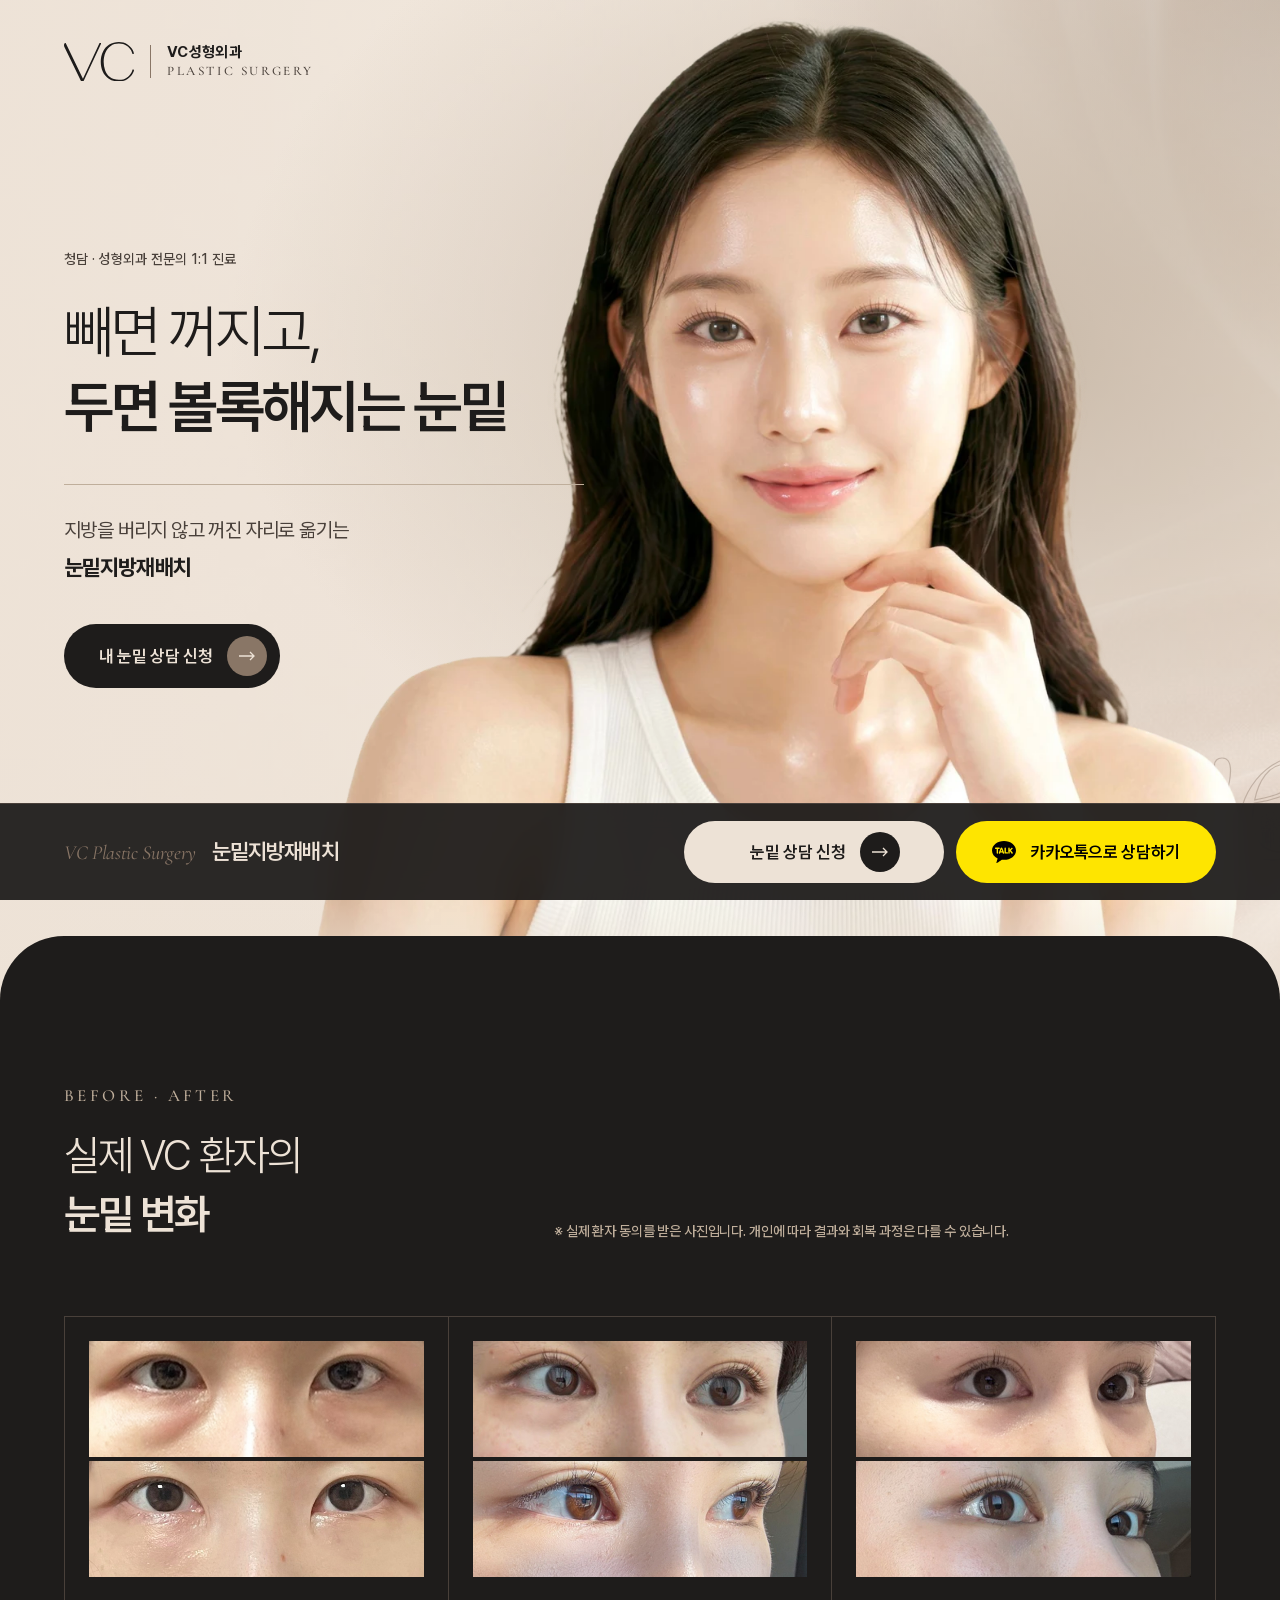
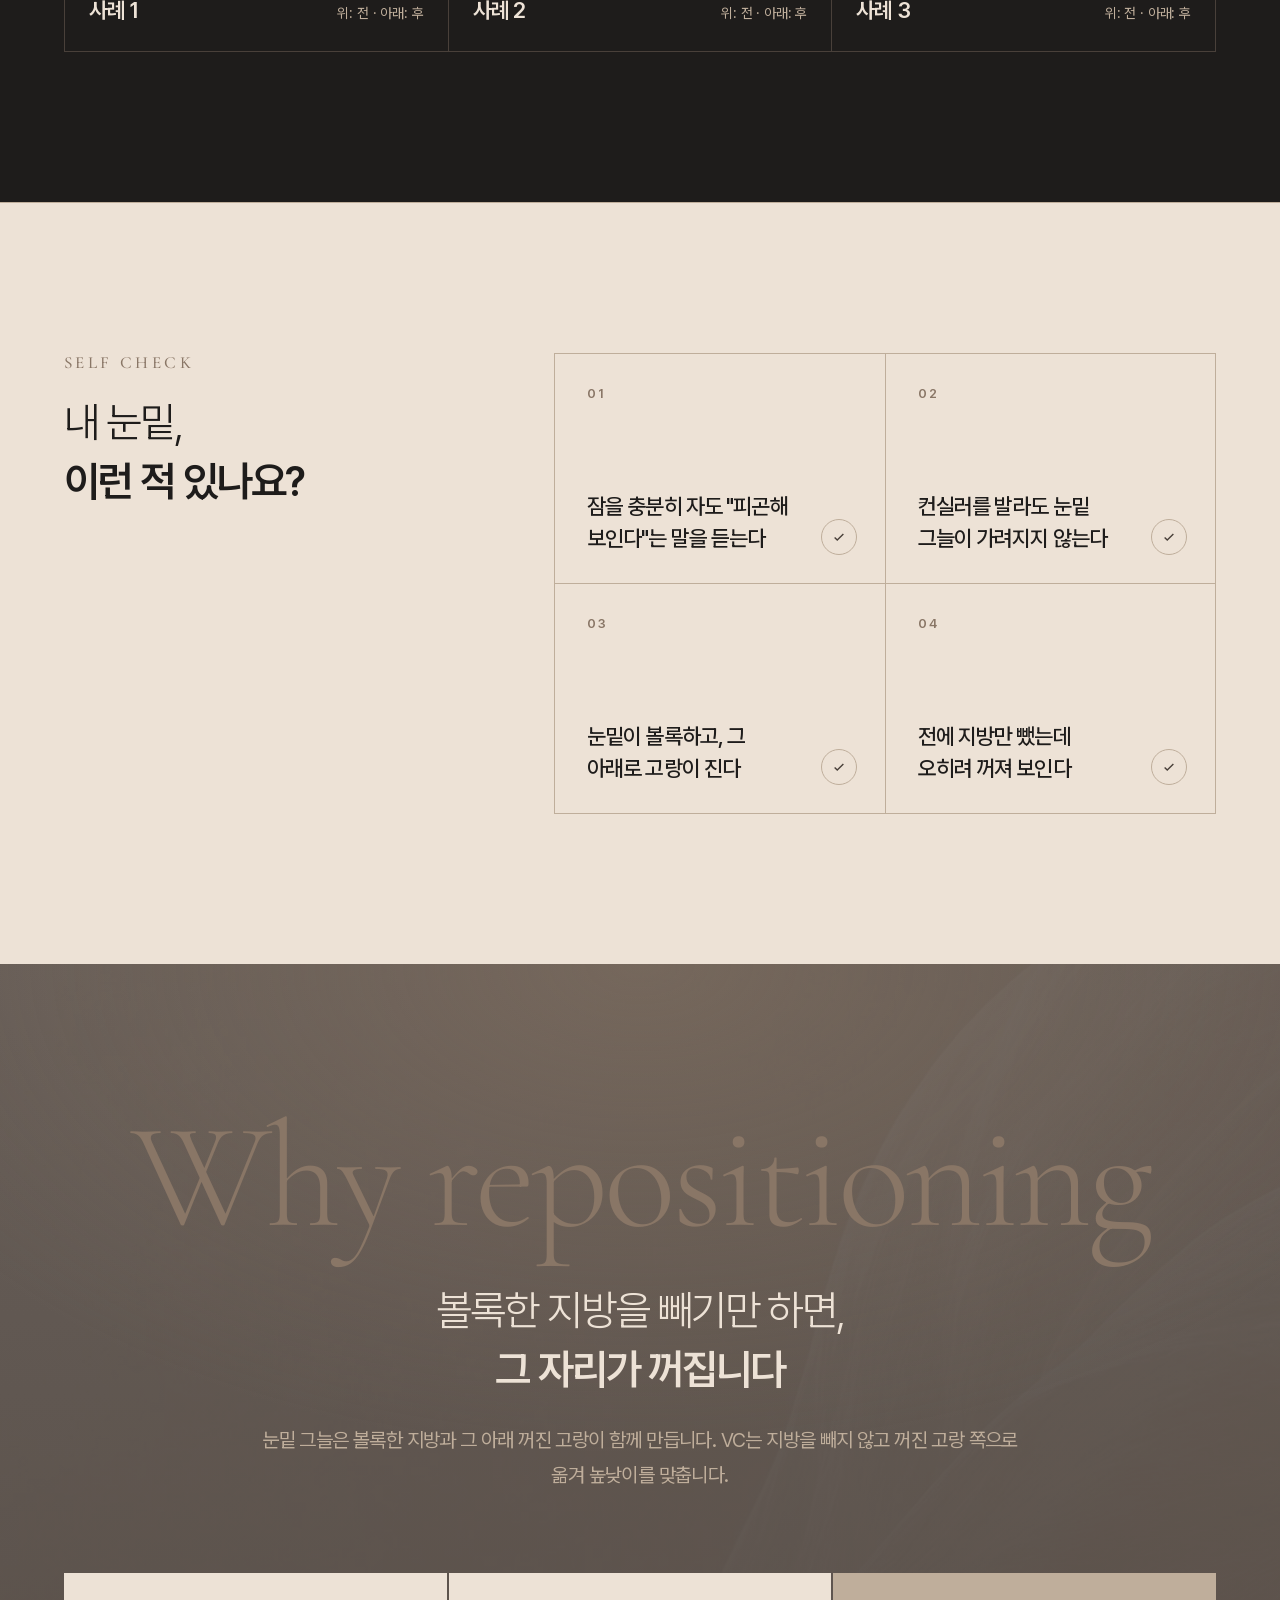
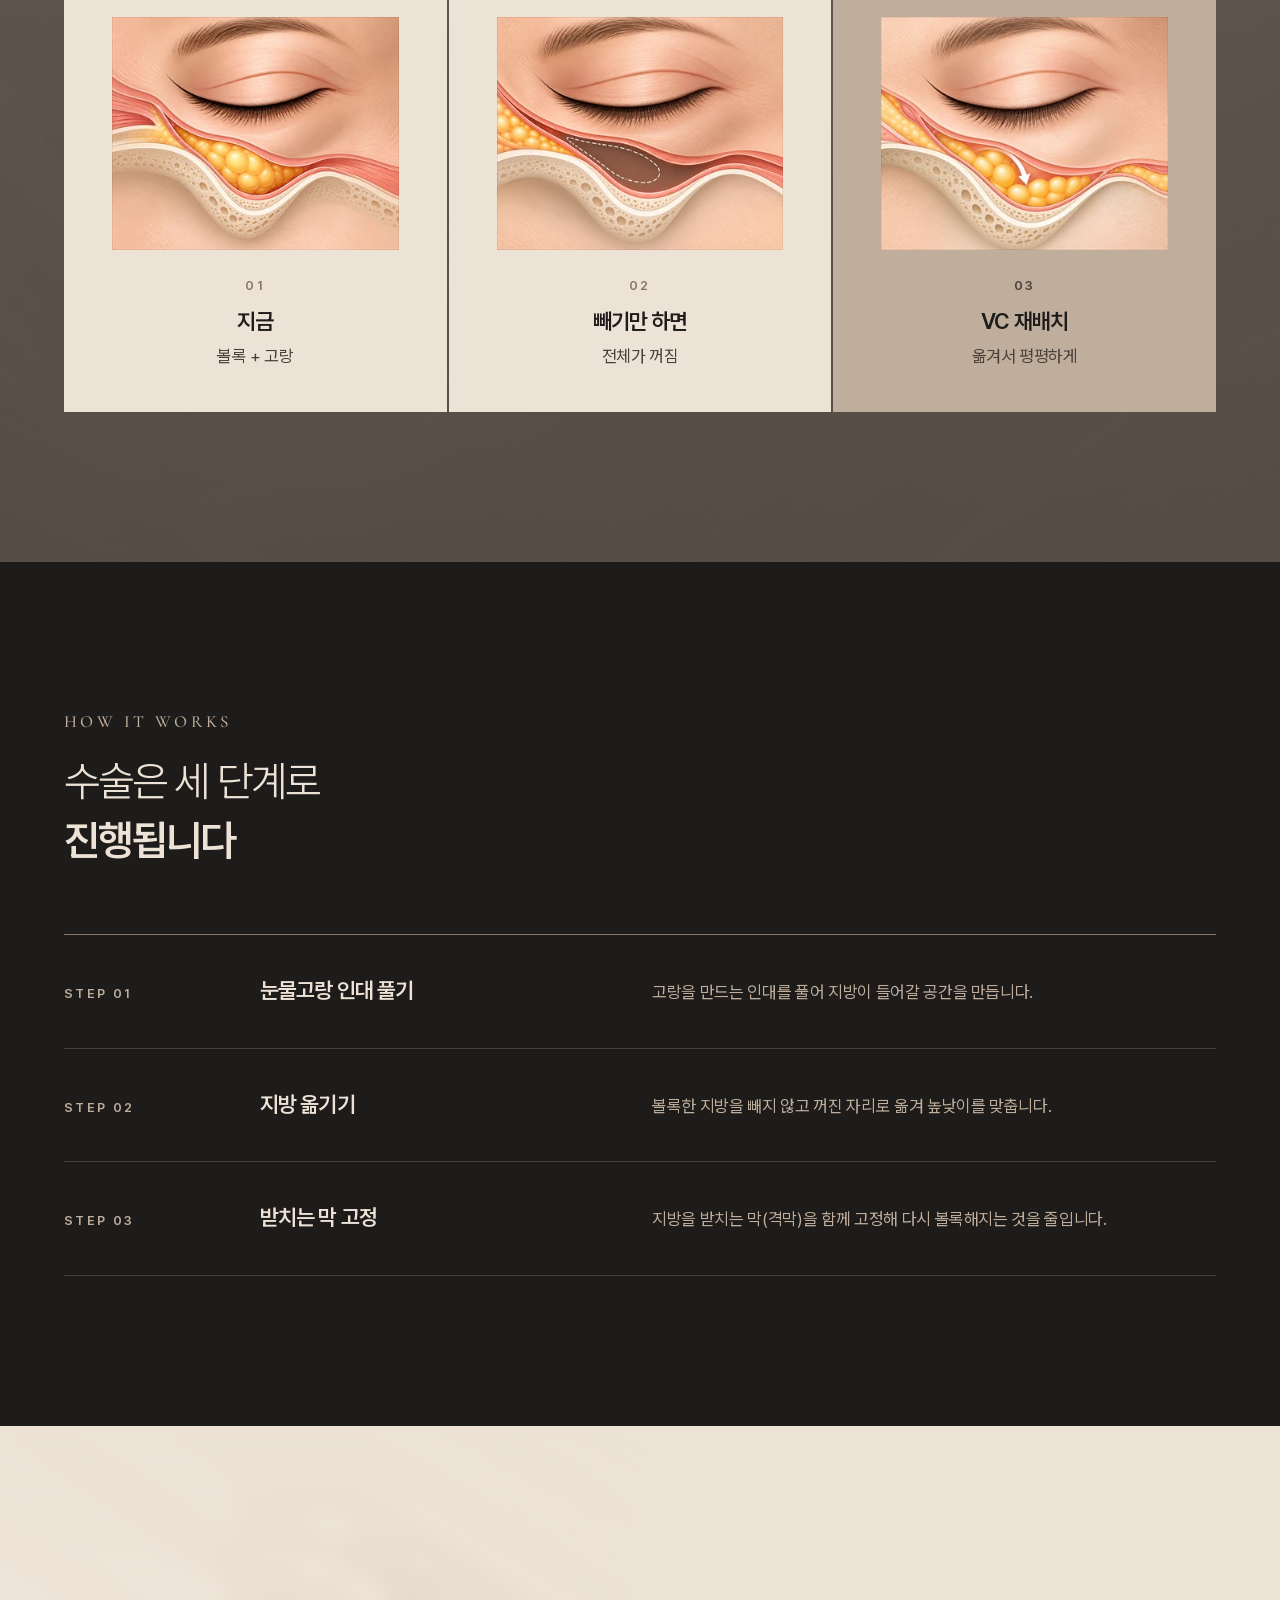
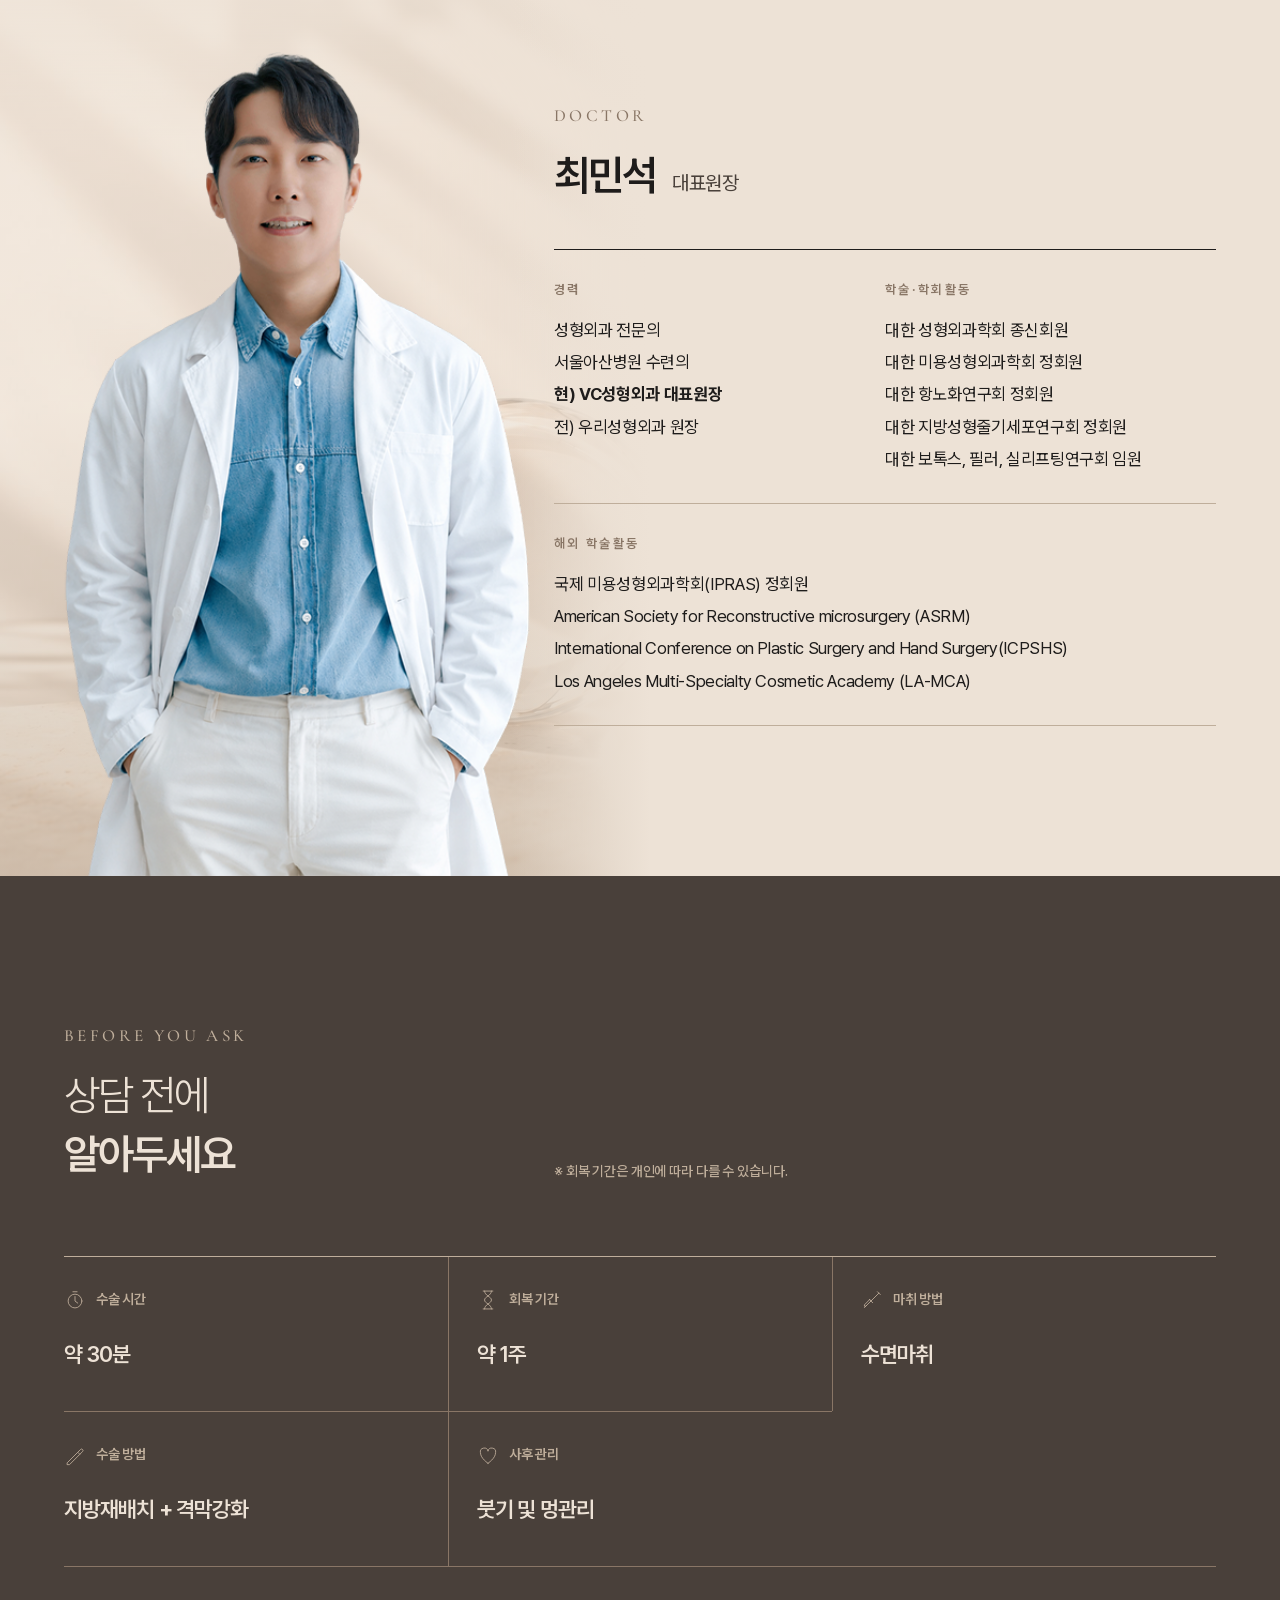
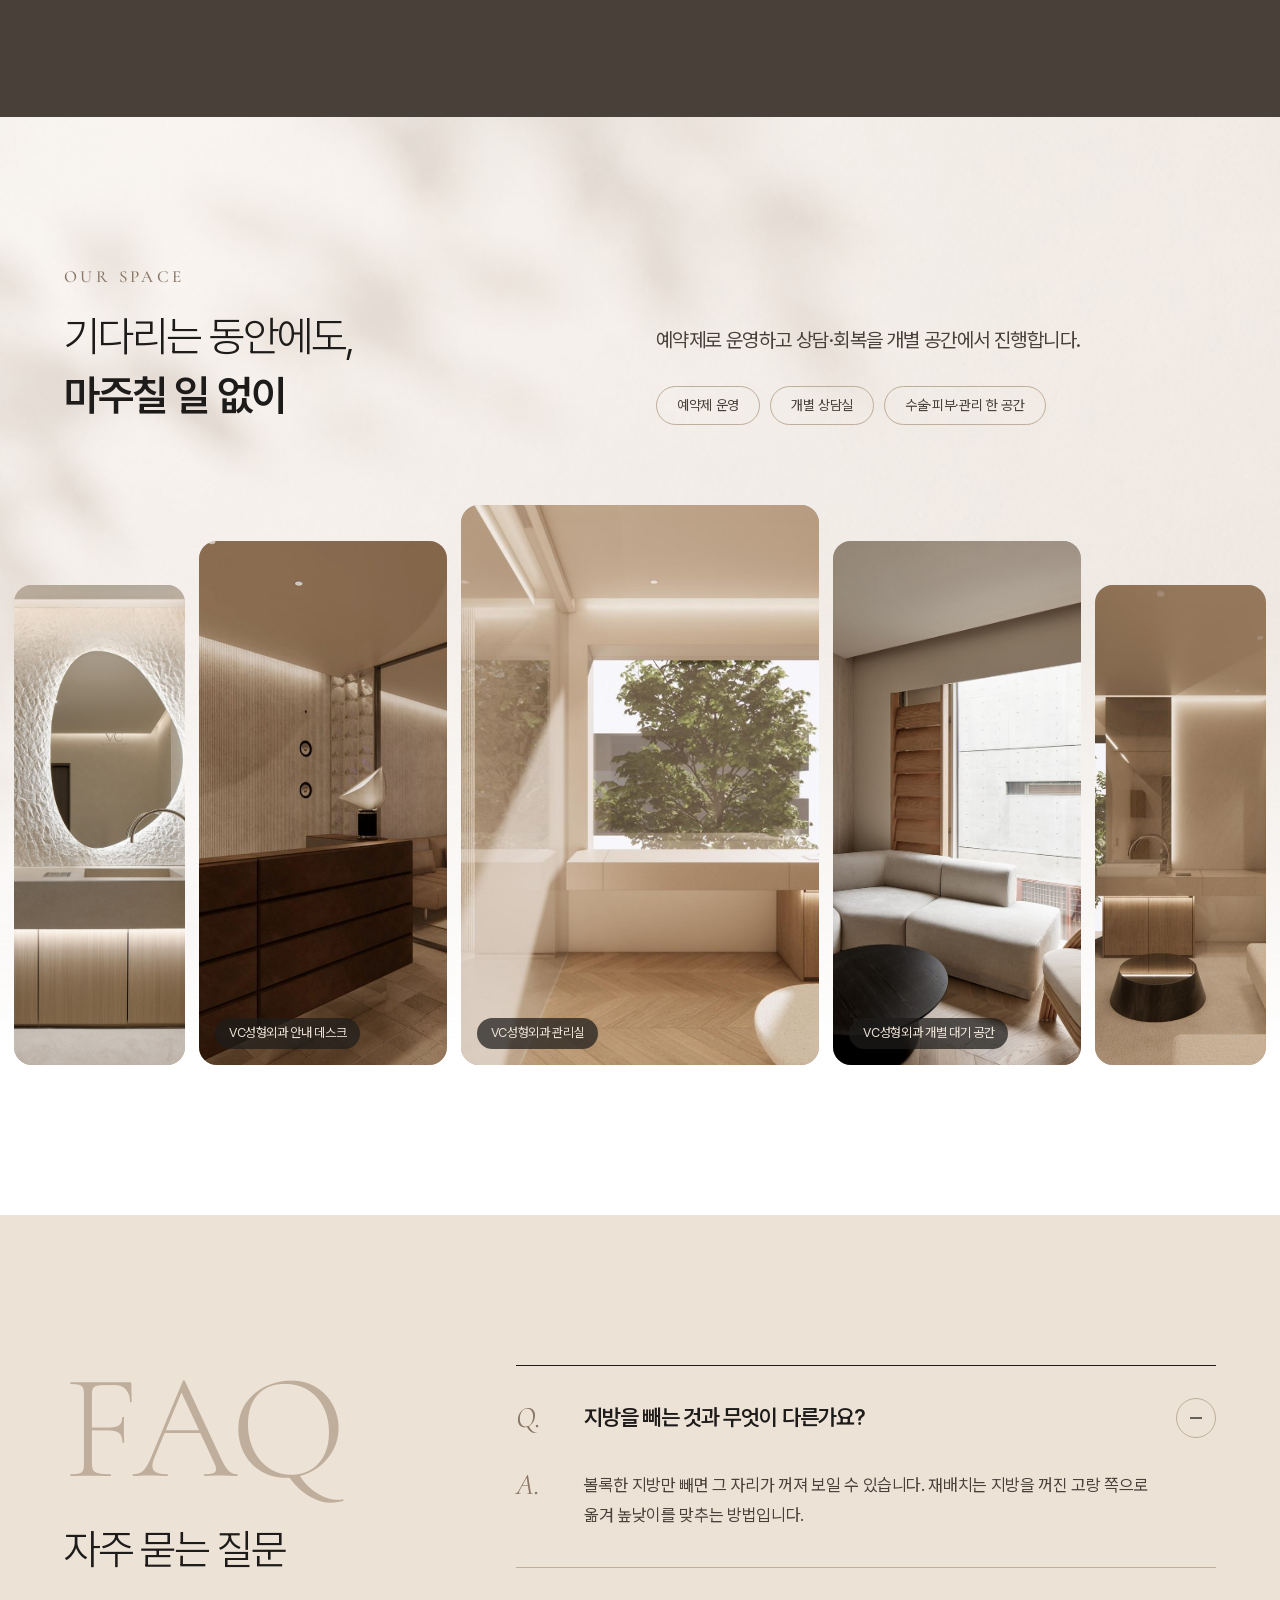
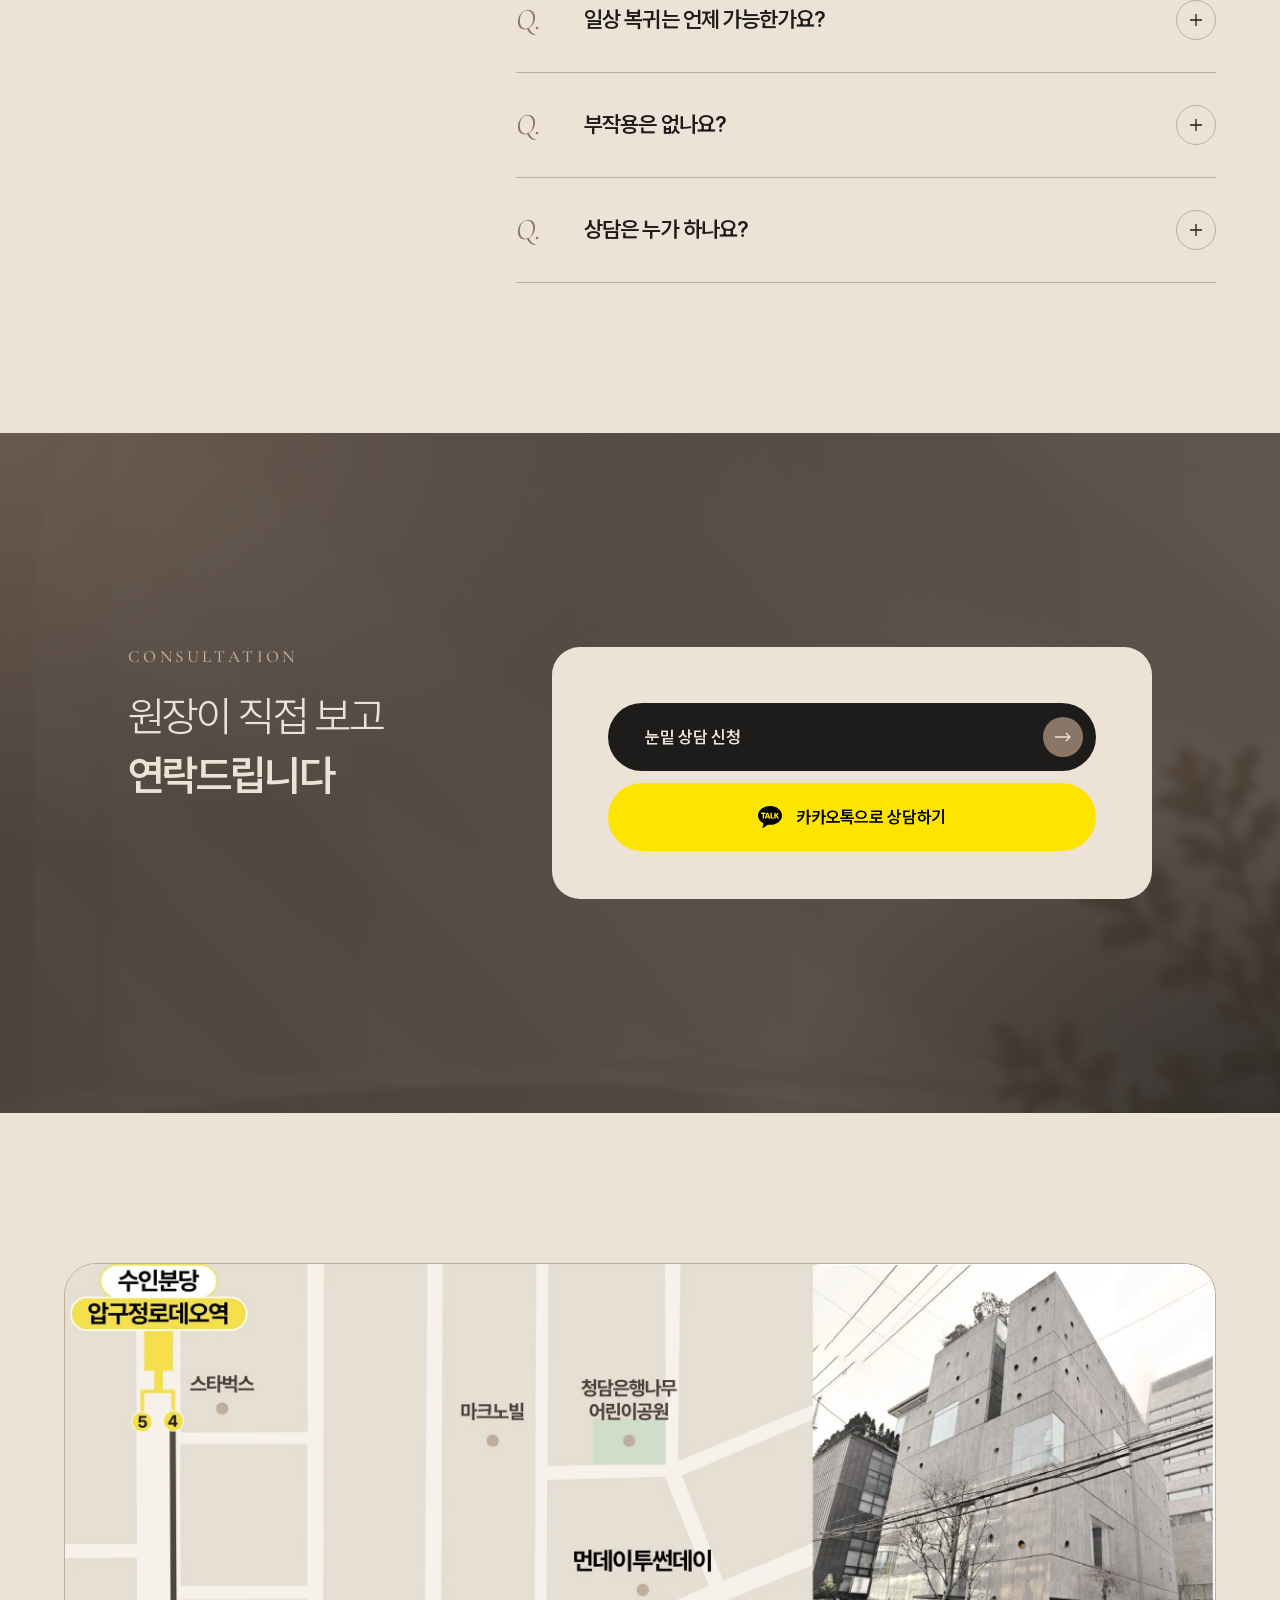
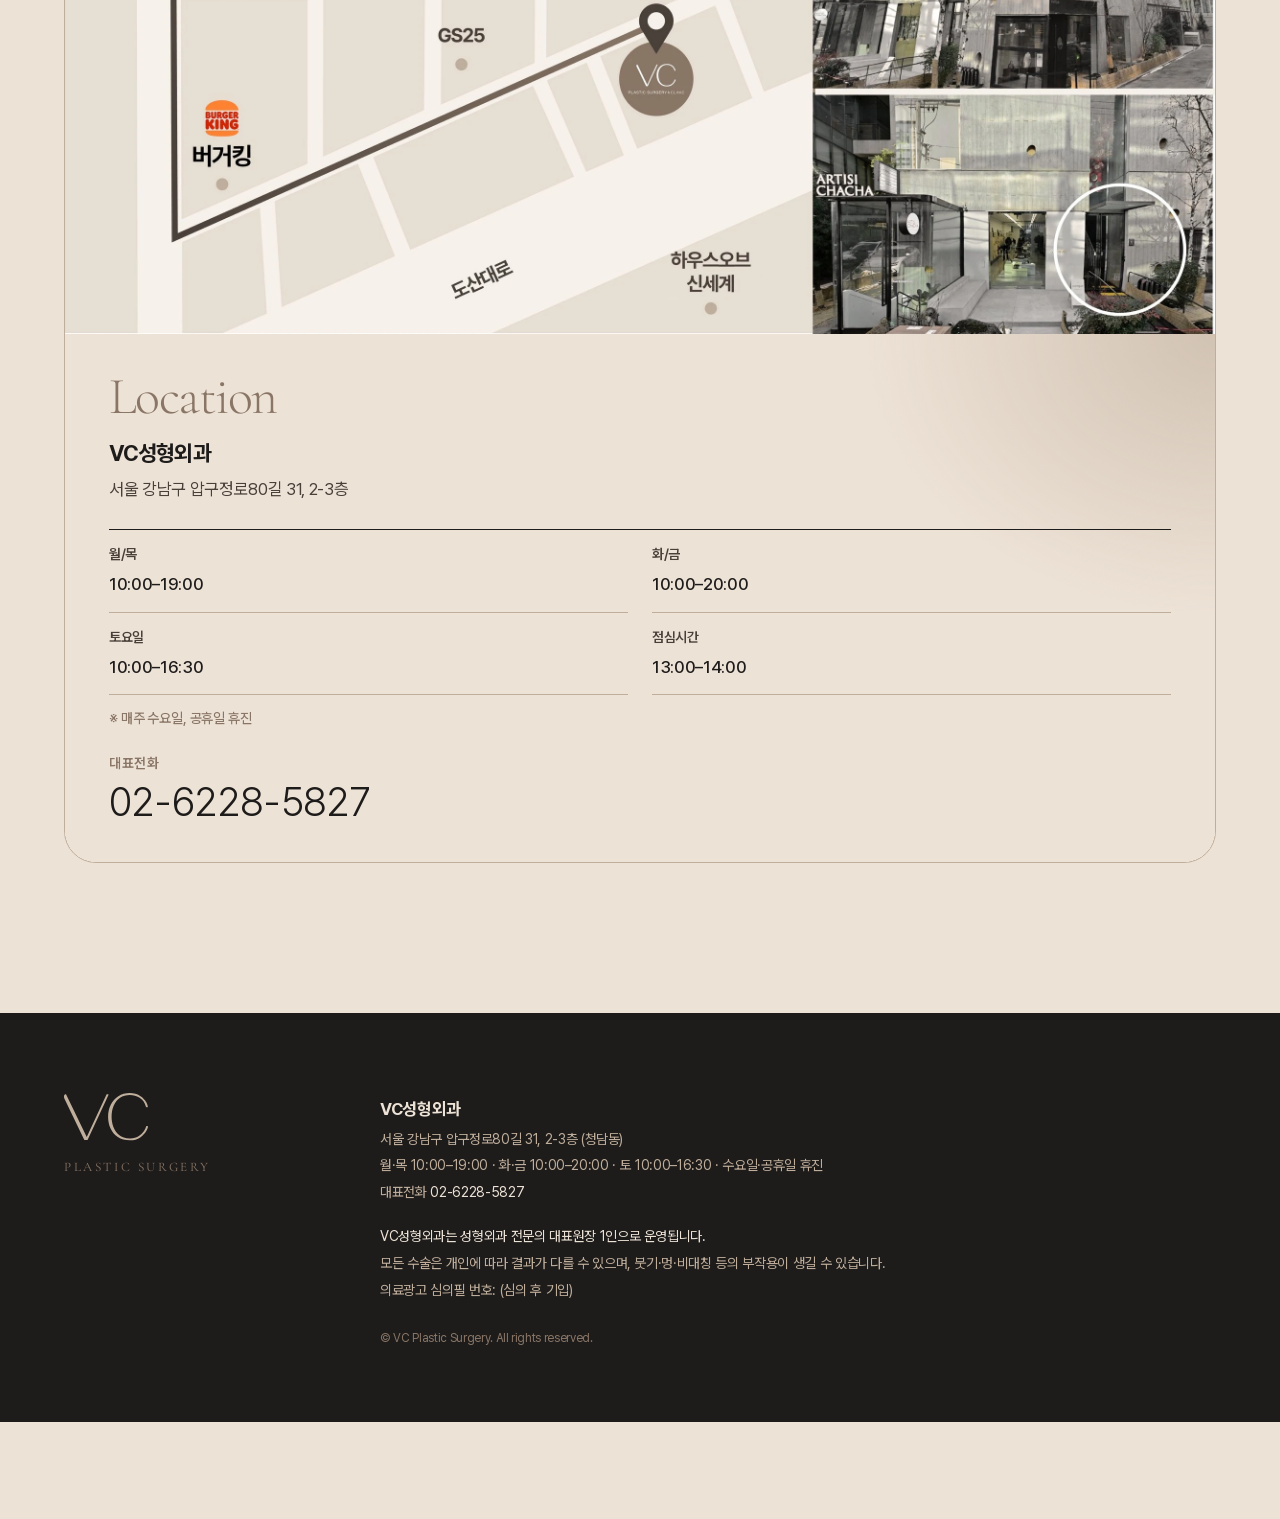
==== commit 0fce1009: "Show eye before-after photos and remove arm cases section" ====
--- a/eye/index.html
+++ b/eye/index.html
@@ -47,9 +47,9 @@
 <div class="case">
 <div class="stack">
 
-<div class="ph"><img loading="lazy" decoding="async" src="../assets/img/eye-case1-before.jpg" alt="눈밑지방재배치 사례 1 수술 전"></div>
-
-<div class="ph"><img loading="lazy" decoding="async" src="../assets/img/eye-case1-after.jpg" alt="눈밑지방재배치 사례 1 수술 후"></div>
+<div class="ph"><img loading="eager" decoding="async" src="../assets/img/eye-case1-before.jpg" alt="눈밑지방재배치 사례 1 수술 전"></div>
+
+<div class="ph"><img loading="eager" decoding="async" src="../assets/img/eye-case1-after.jpg" alt="눈밑지방재배치 사례 1 수술 후"></div>
 
 </div>
 <p class="case-cap"><b class="r-card">사례 1</b><span class="r-aux">위: 전 · 아래: 후</span></p>
@@ -58,9 +58,9 @@
 <div class="case">
 <div class="stack">
 
-<div class="ph"><img loading="lazy" decoding="async" src="../assets/img/eye-case2-before.jpg" alt="눈밑지방재배치 사례 2 수술 전"></div>
-
-<div class="ph"><img loading="lazy" decoding="async" src="../assets/img/eye-case2-after.jpg" alt="눈밑지방재배치 사례 2 수술 후"></div>
+<div class="ph"><img loading="eager" decoding="async" src="../assets/img/eye-case2-before.jpg" alt="눈밑지방재배치 사례 2 수술 전"></div>
+
+<div class="ph"><img loading="eager" decoding="async" src="../assets/img/eye-case2-after.jpg" alt="눈밑지방재배치 사례 2 수술 후"></div>
 
 </div>
 <p class="case-cap"><b class="r-card">사례 2</b><span class="r-aux">위: 전 · 아래: 후</span></p>
@@ -69,9 +69,9 @@
 <div class="case">
 <div class="stack">
 
-<div class="ph"><img loading="lazy" decoding="async" src="../assets/img/eye-case3-before.jpg" alt="눈밑지방재배치 사례 3 수술 전"></div>
-
-<div class="ph"><img loading="lazy" decoding="async" src="../assets/img/eye-case3-after.jpg" alt="눈밑지방재배치 사례 3 수술 후"></div>
+<div class="ph"><img loading="eager" decoding="async" src="../assets/img/eye-case3-before.jpg" alt="눈밑지방재배치 사례 3 수술 전"></div>
+
+<div class="ph"><img loading="eager" decoding="async" src="../assets/img/eye-case3-after.jpg" alt="눈밑지방재배치 사례 3 수술 후"></div>
 
 </div>
 <p class="case-cap"><b class="r-card">사례 3</b><span class="r-aux">위: 전 · 아래: 후</span></p>
